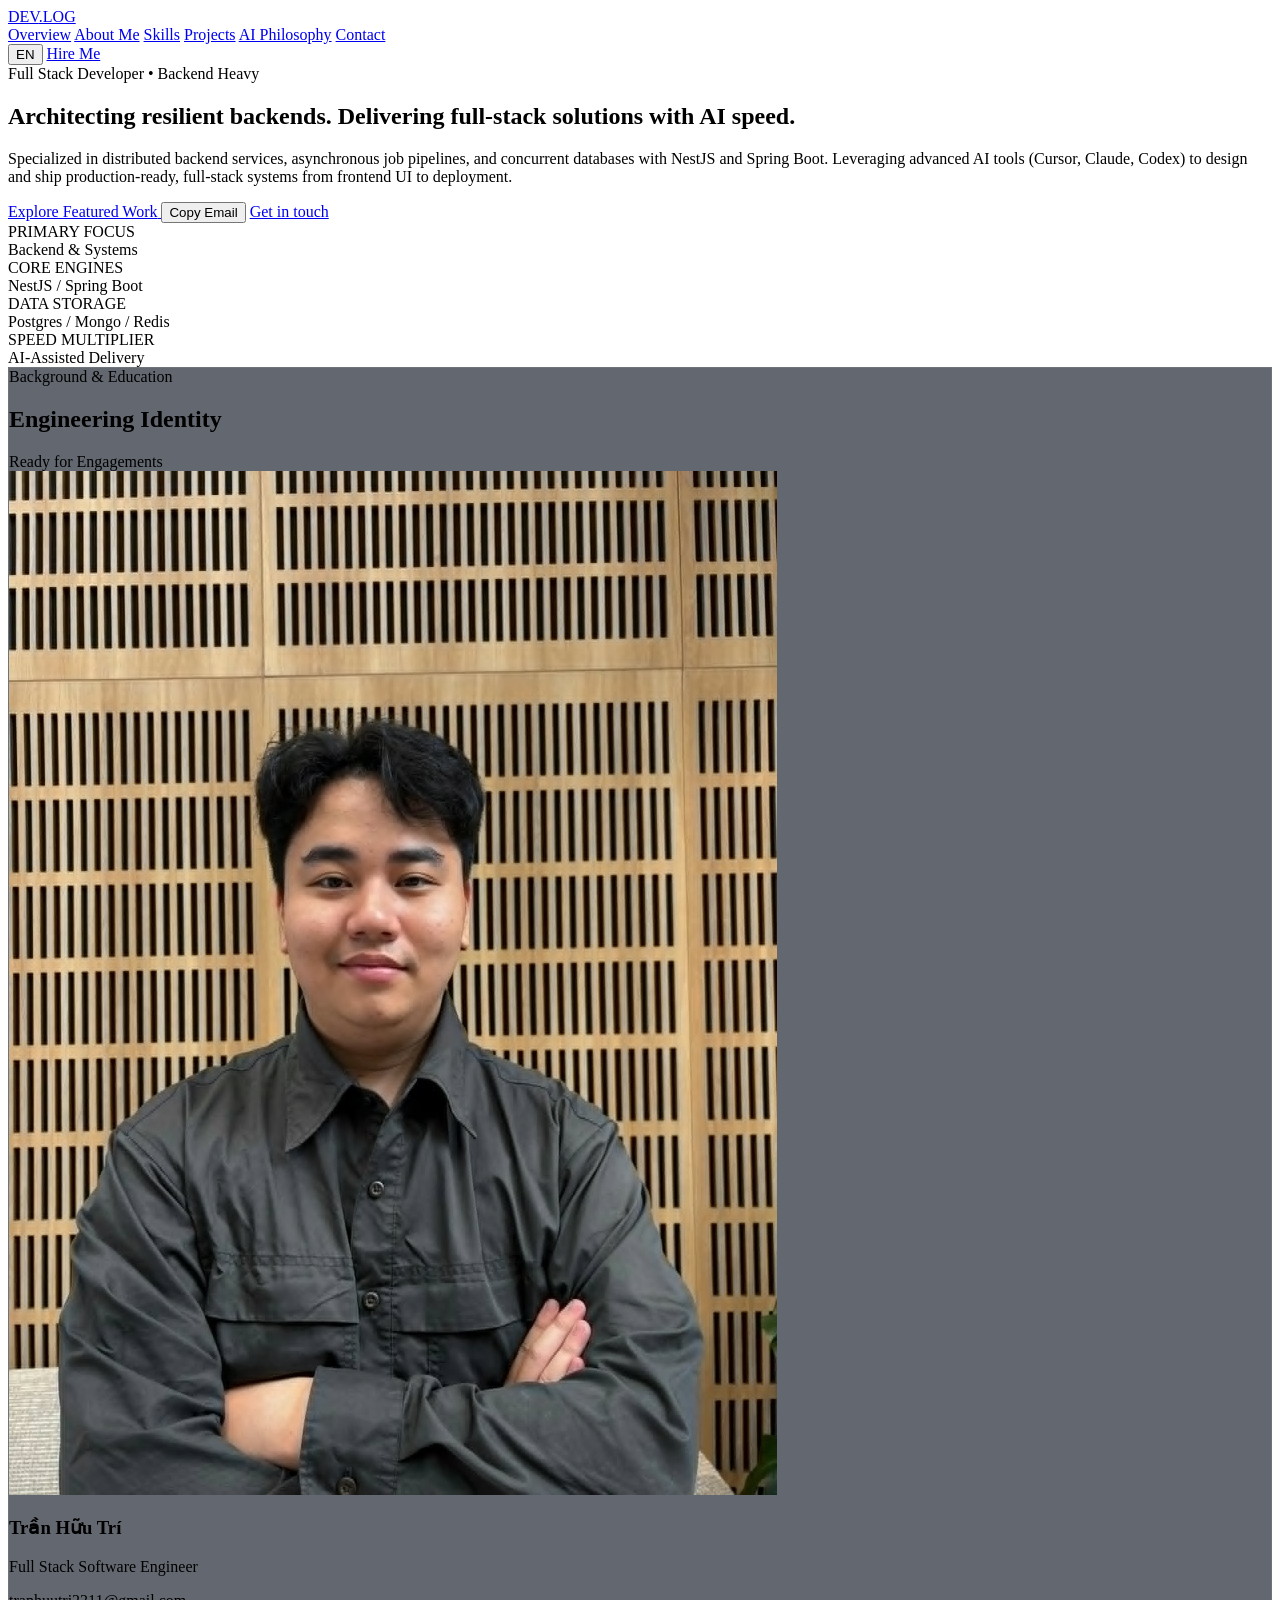
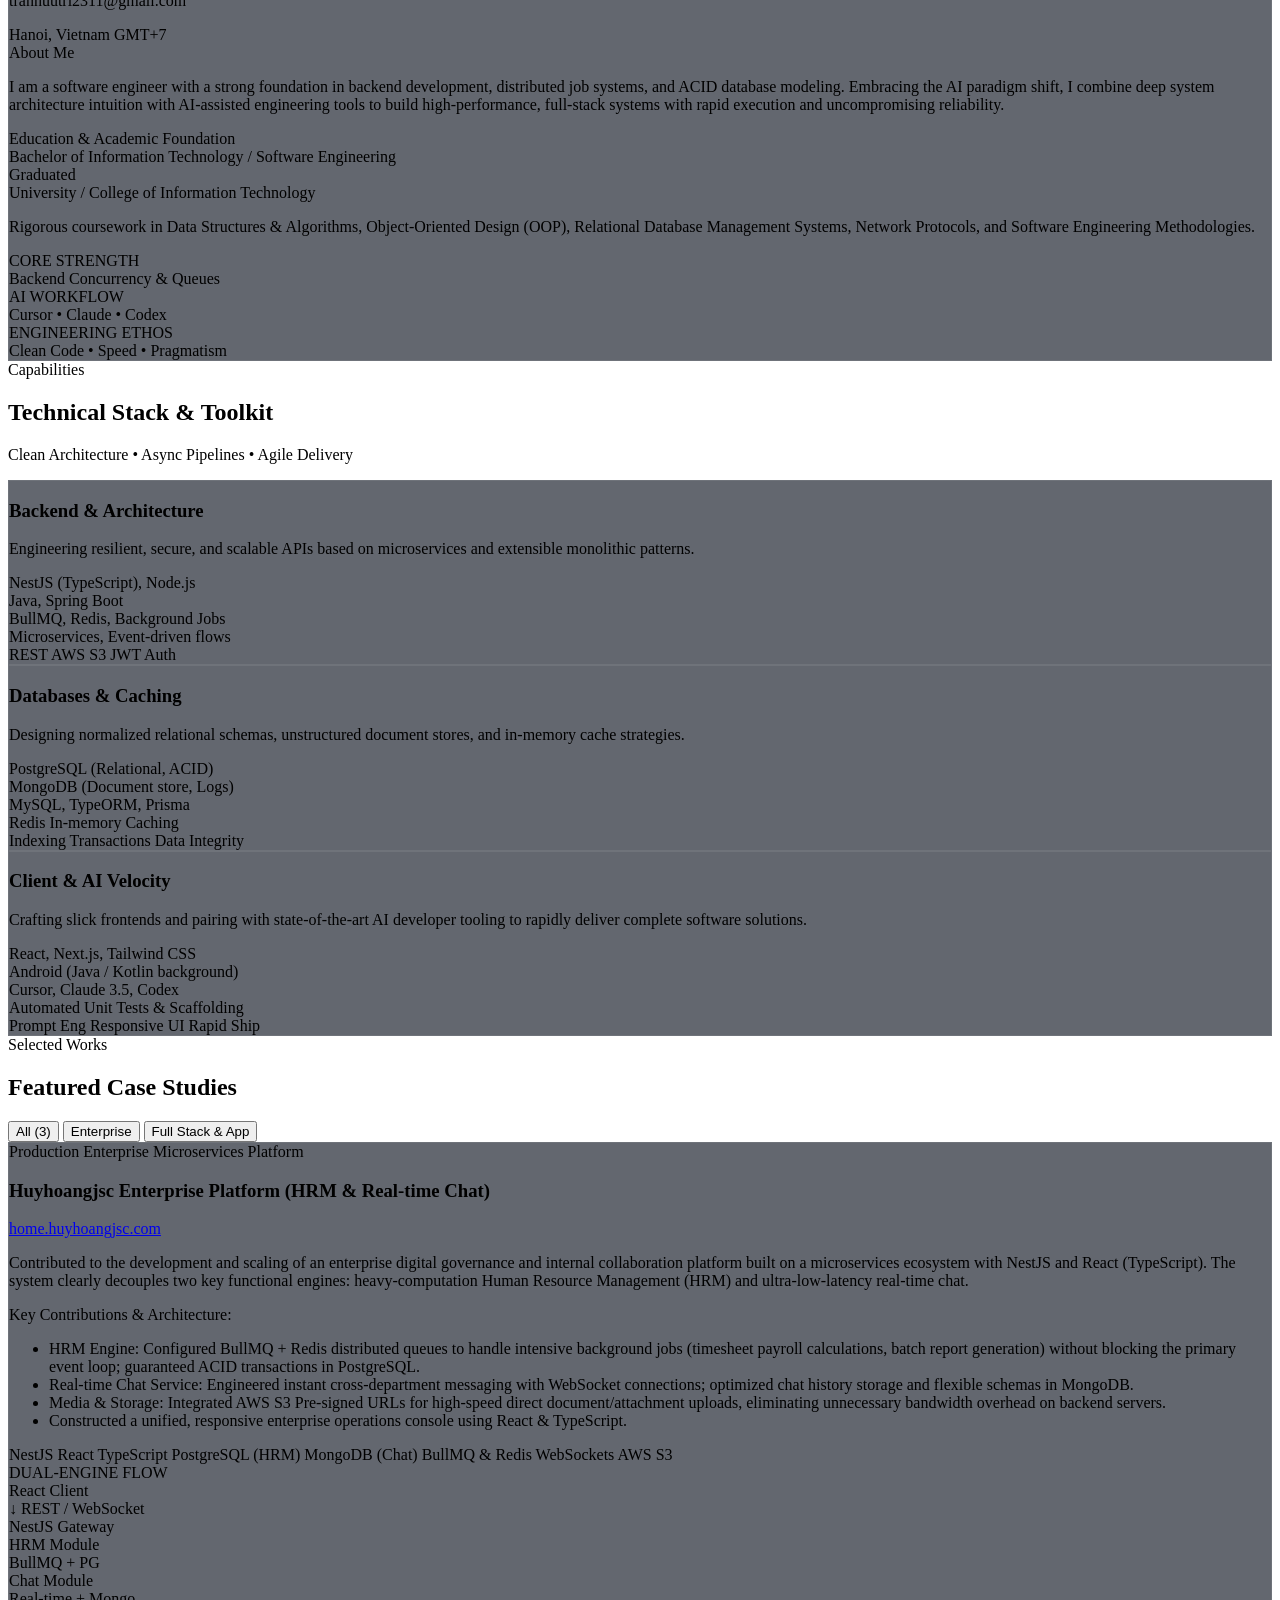
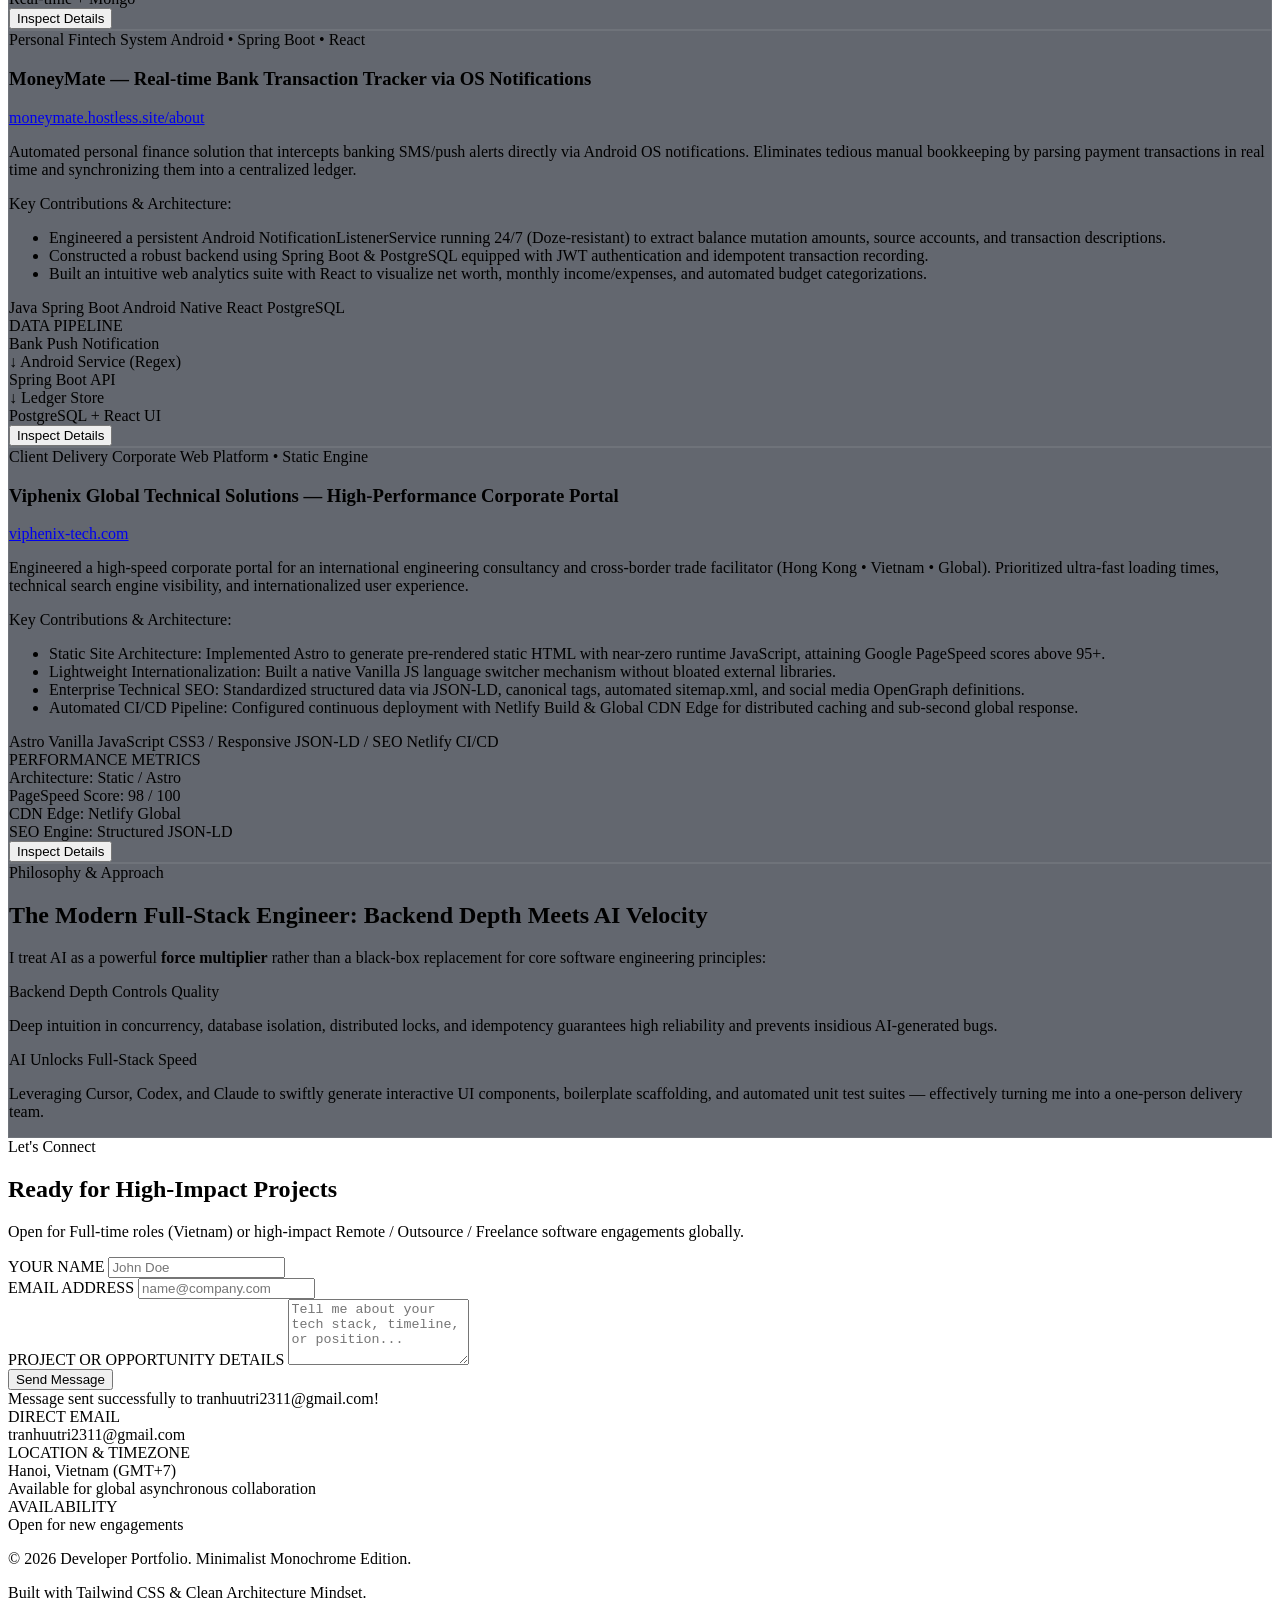
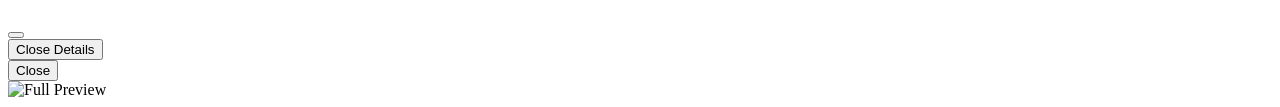
==== index.html @ fdd5e820 "feat: integrate Web3Forms contact form with access key" ====
<!DOCTYPE html>
<html lang="en" class="scroll-smooth">
<head>
    <meta charset="UTF-8">
    <meta name="viewport" content="width=device-width, initial-scale=1.0">
    <title>Full Stack Developer | Backend & AI-Augmented Engineering</title>
    <!-- Tailwind CSS -->
    <script src="https://cdn.tailwindcss.com"></script>
    <!-- Lucide Icons -->
    <script src="https://unpkg.com/lucide@latest"></script>
    <script>
        tailwind.config = {
            darkMode: 'class',
            theme: {
                extend: {
                    colors: {
                        surface: '#0f0f11',
                        surfaceMuted: '#18181b',
                        surfaceBorder: '#27272a',
                        textPrimary: '#fafafa',
                        textMuted: '#a1a1aa'
                    },
                    fontFamily: {
                        sans: ['Inter', 'system-ui', '-apple-system', 'sans-serif'],
                        mono: ['JetBrains Mono', 'monospace']
                    }
                }
            }
        }
    </script>
    <style>
        @import url('https://fonts.googleapis.com/css2?family=Inter:wght@300;400;500;600;700&family=JetBrains+Mono:wght@400;500&display=swap');
        
        /* Subtle Custom Scrollbar */
        ::-webkit-scrollbar {
            width: 6px;
        }
        ::-webkit-scrollbar-track {
            background: #0b0f17;
        }
        ::-webkit-scrollbar-thumb {
            background: #232c3d;
            border-radius: 3px;
        }
        ::-webkit-scrollbar-thumb:hover {
            background: #38455e;
        }

        /* Modern Engineering Grid with Fade Mask */
        .tech-grid {
            background-size: 40px 40px;
            background-image: 
                linear-gradient(to right, rgba(255, 255, 255, 0.035) 1px, transparent 1px),
                linear-gradient(to bottom, rgba(255, 255, 255, 0.035) 1px, transparent 1px);
            mask-image: radial-gradient(ellipse 70% 60% at 50% 30%, #000 60%, transparent 100%);
            -webkit-mask-image: radial-gradient(ellipse 70% 60% at 50% 30%, #000 60%, transparent 100%);
        }

        /* Glassmorphism Card Style */
        .glass-panel {
            background: rgba(16, 22, 34, 0.65);
            backdrop-filter: blur(14px);
            -webkit-backdrop-filter: blur(14px);
            border: 1px solid rgba(255, 255, 255, 0.08);
            transition: all 0.3s cubic-bezier(0.16, 1, 0.3, 1);
        }

        .glass-panel:hover {
            border-color: rgba(255, 255, 255, 0.2);
            box-shadow: 0 10px 30px -10px rgba(0, 0, 0, 0.5), 0 0 20px 0 rgba(56, 189, 248, 0.05);
        }
    </style>
</head>
<body class="bg-[#0b0f17] text-[#f1f5f9] font-sans antialiased selection:bg-cyan-950 selection:text-cyan-200 min-h-screen relative overflow-x-hidden">

    <!-- Interactive Mouse Spotlight -->
    <div id="mouse-spotlight" class="fixed pointer-events-none rounded-full w-[600px] h-[600px] bg-gradient-to-r from-sky-500/[0.07] via-indigo-500/[0.05] to-transparent blur-3xl -z-10 transition-transform duration-75 ease-out -translate-x-1/2 -translate-y-1/2 opacity-0 md:opacity-100"></div>

    <!-- Background Ambient Glow Orbs -->
    <div class="fixed top-[-100px] left-1/2 -translate-x-1/2 w-[900px] h-[450px] bg-gradient-to-b from-sky-500/[0.12] via-indigo-600/[0.06] to-transparent blur-[120px] pointer-events-none -z-10"></div>
    <div class="fixed top-[45%] left-[-150px] w-[500px] h-[500px] bg-emerald-500/[0.04] blur-[140px] pointer-events-none -z-10"></div>
    <div class="fixed bottom-[10%] right-[-100px] w-[600px] h-[600px] bg-indigo-500/[0.05] blur-[150px] pointer-events-none -z-10"></div>

    <!-- Engineering Grid Layer -->
    <div class="fixed inset-0 tech-grid pointer-events-none -z-10"></div>

    <!-- Top Sticky Navigation -->
    <header class="sticky top-0 z-40 backdrop-blur-md bg-[#0b0f17]/75 border-b border-white/[0.07] transition-all">
        <div class="max-w-5xl mx-auto px-6 h-16 flex items-center justify-between">
            <a href="#" class="font-mono text-sm tracking-wider font-semibold text-textPrimary flex items-center gap-2 group">
                <span class="inline-block w-2 h-2 rounded-full bg-emerald-400 animate-pulse"></span>
                <span>DEV<span class="text-neutral-500">.LOG</span></span>
            </a>

            <!-- Desktop Nav Links -->
            <nav class="hidden md:flex items-center gap-7 text-xs font-mono uppercase tracking-wider text-textMuted">
                <a href="#about" class="hover:text-white transition-colors" data-i18n="nav.overview">Overview</a>
                <a href="#profile" class="hover:text-white transition-colors" data-i18n="nav.profile">About Me</a>
                <a href="#competencies" class="hover:text-white transition-colors" data-i18n="nav.skills">Skills</a>
                <a href="#projects" class="hover:text-white transition-colors" data-i18n="nav.projects">Projects</a>
                <a href="#workflow" class="hover:text-white transition-colors" data-i18n="nav.philosophy">AI Philosophy</a>
                <a href="#contact" class="hover:text-white transition-colors" data-i18n="nav.contact">Contact</a>
            </nav>

            <!-- Language Switcher & Availability CTA -->
            <div class="flex items-center gap-3">
                <!-- EN / VI Switcher Button -->
                <button onclick="toggleLanguage()" id="lang-toggle-btn" class="text-xs font-mono px-2.5 py-1.5 rounded-full border border-surfaceBorder bg-surface hover:border-neutral-500 transition-colors text-neutral-300 hover:text-white flex items-center gap-1.5" title="Switch language / Chuyển ngôn ngữ">
                    <i data-lucide="languages" class="w-3.5 h-3.5 text-neutral-400"></i>
                    <span id="lang-indicator" class="font-semibold text-white">EN</span>
                </button>

                <a href="#contact" class="text-xs font-mono px-3.5 py-1.5 rounded-full border border-surfaceBorder bg-surface hover:border-neutral-500 transition-colors text-neutral-300 hover:text-white flex items-center gap-1.5">
                    <span data-i18n="nav.hire">Hire Me</span>
                    <i data-lucide="arrow-up-right" class="w-3.5 h-3.5"></i>
                </a>
            </div>
        </div>
    </header>

    <main class="max-w-5xl mx-auto px-6 pt-16 pb-24 space-y-28">

        <!-- 1. HERO SECTION -->
        <section id="about" class="pt-6 md:pt-12">
            <!-- Role pill -->
            <div class="inline-flex items-center gap-2 px-3 py-1 rounded-full border border-white/10 bg-white/[0.03] text-xs font-mono text-neutral-400 mb-6 backdrop-blur-sm">
                <span class="w-1.5 h-1.5 rounded-full bg-emerald-400"></span>
                <span data-i18n="hero.role">Full Stack Developer &bull; Backend Heavy</span>
            </div>

            <h1 class="text-4xl sm:text-5xl md:text-6xl font-bold tracking-tight text-white max-w-3xl leading-[1.12]" data-i18n="hero.title">
                Architecting resilient backends. Delivering full-stack solutions with AI speed.
            </h1>

            <p class="mt-6 text-base sm:text-lg text-textMuted max-w-2xl leading-relaxed" data-i18n="hero.desc">
                Specialized in distributed backend services, asynchronous job pipelines, and concurrent databases with <span class="text-white font-medium">NestJS</span> and <span class="text-white font-medium">Spring Boot</span>. Leveraging advanced AI tools (Cursor, Claude, Codex) to design and ship production-ready, full-stack systems from frontend UI to deployment.
            </p>

            <!-- CTA Actions -->
            <div class="mt-8 flex flex-wrap items-center gap-4">
                <a href="#projects" class="px-5 py-2.5 rounded-lg bg-white text-black font-medium text-sm hover:bg-neutral-200 transition-all flex items-center gap-2 shadow-sm">
                    <span data-i18n="hero.cta_explore">Explore Featured Work</span>
                    <i data-lucide="arrow-down" class="w-4 h-4"></i>
                </a>

                <button onclick="copyEmail()" id="copy-email-btn" class="px-5 py-2.5 rounded-lg border border-surfaceBorder bg-surface hover:border-neutral-500 text-neutral-300 hover:text-white text-sm transition-all flex items-center gap-2">
                    <i data-lucide="copy" class="w-4 h-4" id="copy-icon"></i>
                    <span id="copy-text" data-i18n="hero.cta_copy">Copy Email</span>
                </button>

                <a href="#contact" class="px-4 py-2.5 text-sm text-textMuted hover:text-white transition-colors underline underline-offset-4 decoration-neutral-700" data-i18n="hero.cta_contact">
                    Get in touch
                </a>
            </div>

            <!-- Quick Metrics / Key Strengths -->
            <div class="grid grid-cols-2 sm:grid-cols-4 gap-4 mt-16 pt-8 border-t border-surfaceBorder/70 font-mono">
                <div>
                    <div class="text-xs text-textMuted" data-i18n="metrics.focus_label">PRIMARY FOCUS</div>
                    <div class="text-sm font-semibold text-white mt-1" data-i18n="metrics.focus_val">Backend & Systems</div>
                </div>
                <div>
                    <div class="text-xs text-textMuted" data-i18n="metrics.engines_label">CORE ENGINES</div>
                    <div class="text-sm font-semibold text-white mt-1">NestJS / Spring Boot</div>
                </div>
                <div>
                    <div class="text-xs text-textMuted" data-i18n="metrics.storage_label">DATA STORAGE</div>
                    <div class="text-sm font-semibold text-white mt-1">Postgres / Mongo / Redis</div>
                </div>
                <div>
                    <div class="text-xs text-textMuted" data-i18n="metrics.velocity_label">SPEED MULTIPLIER</div>
                    <div class="text-sm font-semibold text-white mt-1" data-i18n="metrics.velocity_val">AI-Assisted Delivery</div>
                </div>
            </div>
        </section>

        <!-- 1.5. ABOUT ME & EDUCATION SECTION -->
        <section id="profile" class="p-6 sm:p-8 rounded-2xl glass-panel space-y-8 relative overflow-hidden">
            <div class="flex flex-col sm:flex-row sm:items-end justify-between gap-2 border-b border-white/[0.08] pb-4">
                <div>
                    <span class="text-xs font-mono text-neutral-400 uppercase tracking-widest" data-i18n="profile.badge">Background & Education</span>
                    <h2 class="text-2xl font-bold tracking-tight text-white mt-1" data-i18n="profile.title">Engineering Identity</h2>
                </div>
                <div class="flex items-center gap-2 font-mono text-xs text-neutral-400">
                    <span class="inline-block w-2 h-2 rounded-full bg-emerald-500"></span>
                    <span data-i18n="profile.status">Ready for Engagements</span>
                </div>
            </div>

            <div class="grid grid-cols-1 md:grid-cols-12 gap-8 items-start">
                <!-- Avatar & Identity column (4 cols) -->
                <div class="md:col-span-4 flex flex-col items-center sm:items-start text-center sm:text-left space-y-4">
                    <div class="relative group">
                        <!-- Ambient Ring Behind Avatar -->
                        <div class="absolute -inset-1 rounded-2xl bg-gradient-to-tr from-sky-500/20 via-indigo-500/20 to-emerald-500/20 blur opacity-60 group-hover:opacity-100 transition duration-500"></div>
                        
                        <!-- Avatar Container -->
                        <div class="relative w-36 h-36 sm:w-44 sm:h-44 rounded-2xl overflow-hidden border border-white/10 bg-slate-900/80 flex items-center justify-center shadow-xl">
                            <!-- Profile photo -->
                            <img src="assets/avatar.jpg" 
                                 alt="Trần Hữu Trí Avatar" 
                                 id="user-avatar"
                                 class="w-full h-full object-cover object-[50%_20%] grayscale contrast-110 hover:grayscale-0 transition-all duration-500 cursor-pointer"
                                 onclick="openImageModal('assets/avatar.jpg', 'Trần Hữu Trí — Full Stack Software Engineer')"
                                 title="Click to view avatar"
                                 onerror="this.src='https://placehold.co/400x400/18181b/fafafa?text=TRI+TRAN'">
                        </div>
                    </div>

                    <div class="space-y-1">
                        <h3 class="text-lg font-bold text-white tracking-tight">Trần Hữu Trí</h3>
                        <p class="text-xs font-mono text-neutral-400" data-i18n="profile.subtitle">Full Stack Software Engineer</p>
                        <p class="text-xs text-neutral-500 font-mono">tranhuutri2311@gmail.com</p>
                    </div>

                    <div class="flex flex-wrap gap-2 pt-1 justify-center sm:justify-start">
                        <span class="px-2.5 py-1 rounded-md text-[11px] font-mono bg-white/[0.04] border border-white/10 text-neutral-300">Hanoi, Vietnam</span>
                        <span class="px-2.5 py-1 rounded-md text-[11px] font-mono bg-white/[0.04] border border-white/10 text-neutral-300">GMT+7</span>
                    </div>
                </div>

                <!-- Bio & Education Details column (8 cols) -->
                <div class="md:col-span-8 space-y-6">
                    <!-- Bio Description -->
                    <div class="space-y-3">
                        <div class="text-xs font-mono uppercase tracking-wider text-neutral-400 font-semibold" data-i18n="profile.bio_heading">About Me</div>
                        <p class="text-sm text-textMuted leading-relaxed" data-i18n="profile.bio_text">
                            I am a software engineer with a strong foundation in backend development, distributed job systems, and ACID database modeling. Embracing the AI paradigm shift, I combine deep system architecture intuition with AI-assisted engineering tools to build high-performance, full-stack systems with rapid execution and uncompromising reliability.
                        </p>
                    </div>

                    <!-- Education Block -->
                    <div class="space-y-3 pt-2">
                        <div class="text-xs font-mono uppercase tracking-wider text-neutral-400 font-semibold" data-i18n="profile.edu_heading">Education & Academic Foundation</div>
                        
                        <div class="p-4 rounded-xl border border-white/[0.08] bg-white/[0.02] space-y-2 hover:border-white/20 transition-colors">
                            <div class="flex flex-col sm:flex-row sm:items-center justify-between gap-1">
                                <div class="font-semibold text-white text-sm" data-i18n="profile.edu_degree">Bachelor of Information Technology / Software Engineering</div>
                                <span class="text-xs font-mono text-neutral-400" data-i18n="profile.edu_period">Graduated</span>
                            </div>
                            <div class="text-xs text-neutral-300 font-medium" data-i18n="profile.edu_school">University / College of Information Technology</div>
                            <p class="text-xs text-textMuted leading-relaxed" data-i18n="profile.edu_desc">
                                Rigorous coursework in Data Structures & Algorithms, Object-Oriented Design (OOP), Relational Database Management Systems, Network Protocols, and Software Engineering Methodologies.
                            </p>
                        </div>
                    </div>

                    <!-- Quick Highlights Badges -->
                    <div class="grid grid-cols-1 sm:grid-cols-3 gap-3 pt-1">
                        <div class="p-3 rounded-lg border border-white/[0.08] bg-white/[0.02]">
                            <div class="text-[11px] font-mono text-neutral-400" data-i18n="profile.h1_label">CORE STRENGTH</div>
                            <div class="text-xs font-semibold text-white mt-0.5" data-i18n="profile.h1_val">Backend Concurrency & Queues</div>
                        </div>
                        <div class="p-3 rounded-lg border border-white/[0.08] bg-white/[0.02]">
                            <div class="text-[11px] font-mono text-neutral-400" data-i18n="profile.h2_label">AI WORKFLOW</div>
                            <div class="text-xs font-semibold text-white mt-0.5">Cursor &bull; Claude &bull; Codex</div>
                        </div>
                        <div class="p-3 rounded-lg border border-white/[0.08] bg-white/[0.02]">
                            <div class="text-[11px] font-mono text-neutral-400" data-i18n="profile.h3_label">ENGINEERING ETHOS</div>
                            <div class="text-xs font-semibold text-white mt-0.5" data-i18n="profile.h3_val">Clean Code &bull; Speed &bull; Pragmatism</div>
                        </div>
                    </div>
                </div>
            </div>
        </section>

        <!-- 2. CORE COMPETENCIES -->
        <section id="competencies" class="space-y-8">
            <div class="flex flex-col sm:flex-row sm:items-end justify-between gap-2 border-b border-white/[0.08] pb-4">
                <div>
                    <span class="text-xs font-mono text-neutral-400 uppercase tracking-widest" data-i18n="skills.badge">Capabilities</span>
                    <h2 class="text-2xl font-bold tracking-tight text-white mt-1" data-i18n="skills.title">Technical Stack & Toolkit</h2>
                </div>
                <p class="text-xs font-mono text-textMuted" data-i18n="skills.subtitle">Clean Architecture &bull; Async Pipelines &bull; Agile Delivery</p>
            </div>

            <div class="grid grid-cols-1 md:grid-cols-3 gap-6">
                <!-- Card 1: Backend Foundation -->
                <div class="p-6 rounded-xl glass-panel flex flex-col justify-between">
                    <div>
                        <div class="w-10 h-10 rounded-lg bg-white/[0.05] border border-white/10 flex items-center justify-center text-sky-400 mb-5">
                            <i data-lucide="server" class="w-5 h-5"></i>
                        </div>
                        <h3 class="font-semibold text-white text-base" data-i18n="skills.c1_title">Backend & Architecture</h3>
                        <p class="text-xs text-textMuted mt-2 leading-relaxed" data-i18n="skills.c1_desc">
                            Engineering resilient, secure, and scalable APIs based on microservices and extensible monolithic patterns.
                        </p>
                        <div class="mt-5 space-y-2 text-xs font-mono text-neutral-300">
                            <div class="flex items-center gap-2">
                                <span class="w-1 h-1 rounded-full bg-neutral-400"></span>
                                <span>NestJS (TypeScript), Node.js</span>
                            </div>
                            <div class="flex items-center gap-2">
                                <span class="w-1 h-1 rounded-full bg-neutral-400"></span>
                                <span>Java, Spring Boot</span>
                            </div>
                            <div class="flex items-center gap-2">
                                <span class="w-1 h-1 rounded-full bg-neutral-400"></span>
                                <span data-i18n="skills.c1_item3">BullMQ, Redis, Background Jobs</span>
                            </div>
                            <div class="flex items-center gap-2">
                                <span class="w-1 h-1 rounded-full bg-neutral-400"></span>
                                <span data-i18n="skills.c1_item4">Microservices, Event-driven flows</span>
                            </div>
                        </div>
                    </div>
                    <div class="mt-6 pt-4 border-t border-white/[0.08] flex flex-wrap gap-1.5">
                        <span class="px-2 py-0.5 rounded text-[11px] font-mono bg-white/[0.04] text-neutral-400">REST</span>
                        <span class="px-2 py-0.5 rounded text-[11px] font-mono bg-white/[0.04] text-neutral-400">AWS S3</span>
                        <span class="px-2 py-0.5 rounded text-[11px] font-mono bg-white/[0.04] text-neutral-400">JWT Auth</span>
                    </div>
                </div>

                <!-- Card 2: Databases & Infra -->
                <div class="p-6 rounded-xl glass-panel flex flex-col justify-between">
                    <div>
                        <div class="w-10 h-10 rounded-lg bg-white/[0.05] border border-white/10 flex items-center justify-center text-emerald-400 mb-5">
                            <i data-lucide="database" class="w-5 h-5"></i>
                        </div>
                        <h3 class="font-semibold text-white text-base" data-i18n="skills.c2_title">Databases & Caching</h3>
                        <p class="text-xs text-textMuted mt-2 leading-relaxed" data-i18n="skills.c2_desc">
                            Designing normalized relational schemas, unstructured document stores, and in-memory cache strategies.
                        </p>
                        <div class="mt-5 space-y-2 text-xs font-mono text-neutral-300">
                            <div class="flex items-center gap-2">
                                <span class="w-1 h-1 rounded-full bg-neutral-400"></span>
                                <span>PostgreSQL (Relational, ACID)</span>
                            </div>
                            <div class="flex items-center gap-2">
                                <span class="w-1 h-1 rounded-full bg-neutral-400"></span>
                                <span>MongoDB (Document store, Logs)</span>
                            </div>
                            <div class="flex items-center gap-2">
                                <span class="w-1 h-1 rounded-full bg-neutral-400"></span>
                                <span>MySQL, TypeORM, Prisma</span>
                            </div>
                            <div class="flex items-center gap-2">
                                <span class="w-1 h-1 rounded-full bg-neutral-400"></span>
                                <span>Redis In-memory Caching</span>
                            </div>
                        </div>
                    </div>
                    <div class="mt-6 pt-4 border-t border-white/[0.08] flex flex-wrap gap-1.5">
                        <span class="px-2 py-0.5 rounded text-[11px] font-mono bg-white/[0.04] text-neutral-400">Indexing</span>
                        <span class="px-2 py-0.5 rounded text-[11px] font-mono bg-white/[0.04] text-neutral-400">Transactions</span>
                        <span class="px-2 py-0.5 rounded text-[11px] font-mono bg-white/[0.04] text-neutral-400">Data Integrity</span>
                    </div>
                </div>

                <!-- Card 3: Frontend & AI-Augmented Delivery -->
                <div class="p-6 rounded-xl glass-panel flex flex-col justify-between">
                    <div>
                        <div class="w-10 h-10 rounded-lg bg-white/[0.05] border border-white/10 flex items-center justify-center text-indigo-400 mb-5">
                            <i data-lucide="sparkles" class="w-5 h-5"></i>
                        </div>
                        <h3 class="font-semibold text-white text-base" data-i18n="skills.c3_title">Client & AI Velocity</h3>
                        <p class="text-xs text-textMuted mt-2 leading-relaxed" data-i18n="skills.c3_desc">
                            Crafting slick frontends and pairing with state-of-the-art AI developer tooling to rapidly deliver complete software solutions.
                        </p>
                        <div class="mt-5 space-y-2 text-xs font-mono text-neutral-300">
                            <div class="flex items-center gap-2">
                                <span class="w-1 h-1 rounded-full bg-neutral-400"></span>
                                <span>React, Next.js, Tailwind CSS</span>
                            </div>
                            <div class="flex items-center gap-2">
                                <span class="w-1 h-1 rounded-full bg-neutral-400"></span>
                                <span>Android (Java / Kotlin background)</span>
                            </div>
                            <div class="flex items-center gap-2">
                                <span class="w-1 h-1 rounded-full bg-neutral-400"></span>
                                <span>Cursor, Claude 3.5, Codex</span>
                            </div>
                            <div class="flex items-center gap-2">
                                <span class="w-1 h-1 rounded-full bg-neutral-400"></span>
                                <span data-i18n="skills.c3_item4">Automated Unit Tests & Scaffolding</span>
                            </div>
                        </div>
                    </div>
                    <div class="mt-6 pt-4 border-t border-white/[0.08] flex flex-wrap gap-1.5">
                        <span class="px-2 py-0.5 rounded text-[11px] font-mono bg-white/[0.04] text-neutral-400">Prompt Eng</span>
                        <span class="px-2 py-0.5 rounded text-[11px] font-mono bg-white/[0.04] text-neutral-400">Responsive UI</span>
                        <span class="px-2 py-0.5 rounded text-[11px] font-mono bg-white/[0.04] text-neutral-400">Rapid Ship</span>
                    </div>
                </div>
            </div>
        </section>

        <!-- 3. FEATURED PROJECTS -->
        <section id="projects" class="space-y-8">
            <div class="flex flex-col sm:flex-row sm:items-end justify-between gap-4 border-b border-white/[0.08] pb-4">
                <div>
                    <span class="text-xs font-mono text-neutral-400 uppercase tracking-widest" data-i18n="proj.badge">Selected Works</span>
                    <h2 class="text-2xl font-bold tracking-tight text-white mt-1" data-i18n="proj.title">Featured Case Studies</h2>
                </div>
                <!-- Filter Pills -->
                <div class="flex items-center gap-2 font-mono text-xs" id="project-filters">
                    <button onclick="filterProjects('all')" class="filter-btn active px-3 py-1 rounded bg-white text-slate-900 font-medium transition-all" data-category="all" data-i18n="proj.filter_all">All (3)</button>
                    <button onclick="filterProjects('backend')" class="filter-btn px-3 py-1 rounded bg-white/[0.05] border border-white/10 text-neutral-400 hover:text-white transition-all" data-category="backend" data-i18n="proj.filter_ent">Enterprise</button>
                    <button onclick="filterProjects('fullstack')" class="filter-btn px-3 py-1 rounded bg-white/[0.05] border border-white/10 text-neutral-400 hover:text-white transition-all" data-category="fullstack" data-i18n="proj.filter_fs">Full Stack & App</button>
                </div>
            </div>

            <div class="space-y-6">

                <!-- PROJECT 1: Huyhoangjsc Enterprise Platform -->
                <article class="project-item p-6 sm:p-8 rounded-xl glass-panel group" data-type="backend">
                    <div class="flex flex-col lg:flex-row lg:items-start justify-between gap-6">
                        <div class="space-y-4 max-w-2xl">
                            <div class="flex items-center gap-3">
                                <span class="px-2.5 py-0.5 rounded text-[11px] font-mono bg-sky-500/10 text-sky-300 border border-sky-500/20" data-i18n="p1.badge">Production Enterprise</span>
                                <span class="text-xs font-mono text-neutral-400" data-i18n="p1.sub">Microservices Platform</span>
                            </div>

                            <div class="flex flex-wrap items-center gap-3">
                                <h3 class="text-xl sm:text-2xl font-bold text-white group-hover:text-sky-200 transition-colors" data-i18n="p1.title">
                                    Huyhoangjsc Enterprise Platform (HRM & Real-time Chat)
                                </h3>
                                <a href="https://home.huyhoangjsc.com" target="_blank" rel="noopener noreferrer" class="inline-flex items-center gap-1 px-2.5 py-1 rounded-md text-xs font-mono bg-white/[0.05] border border-white/10 text-neutral-300 hover:text-white hover:border-sky-400/50 transition-colors">
                                    <span>home.huyhoangjsc.com</span>
                                    <i data-lucide="external-link" class="w-3 h-3"></i>
                                </a>
                            </div>

                            <p class="text-sm text-textMuted leading-relaxed" data-i18n="p1.desc">
                                Contributed to the development and scaling of an enterprise digital governance and internal collaboration platform built on a microservices ecosystem with <span class="text-neutral-200">NestJS</span> and <span class="text-neutral-200">React (TypeScript)</span>. The system clearly decouples two key functional engines: heavy-computation Human Resource Management (HRM) and ultra-low-latency real-time chat.
                            </p>

                            <!-- Key Technical Highlights -->
                            <div class="space-y-2 pt-2">
                                <div class="text-xs font-mono text-neutral-400 font-semibold uppercase tracking-wider" data-i18n="p1.arch_title">Key Contributions & Architecture:</div>
                                <ul class="text-xs text-textMuted space-y-1.5 list-disc list-inside">
                                    <li data-i18n="p1.arch_1"><span class="text-neutral-200 font-medium">HRM Engine:</span> Configured <span class="text-neutral-200">BullMQ + Redis</span> distributed queues to handle intensive background jobs (timesheet payroll calculations, batch report generation) without blocking the primary event loop; guaranteed ACID transactions in <span class="text-neutral-200">PostgreSQL</span>.</li>
                                    <li data-i18n="p1.arch_2"><span class="text-neutral-200 font-medium">Real-time Chat Service:</span> Engineered instant cross-department messaging with WebSocket connections; optimized chat history storage and flexible schemas in <span class="text-neutral-200">MongoDB</span>.</li>
                                    <li data-i18n="p1.arch_3"><span class="text-neutral-200 font-medium">Media & Storage:</span> Integrated <span class="text-neutral-200">AWS S3 Pre-signed URLs</span> for high-speed direct document/attachment uploads, eliminating unnecessary bandwidth overhead on backend servers.</li>
                                    <li data-i18n="p1.arch_4">Constructed a unified, responsive enterprise operations console using <span class="text-neutral-200">React & TypeScript</span>.</li>
                                </ul>
                            </div>

                            <!-- Tech Stack Pills -->
                            <div class="flex flex-wrap gap-2 pt-3">
                                <span class="px-2 py-1 rounded bg-surfaceMuted border border-surfaceBorder text-xs font-mono text-neutral-300">NestJS</span>
                                <span class="px-2 py-1 rounded bg-surfaceMuted border border-surfaceBorder text-xs font-mono text-neutral-300">React</span>
                                <span class="px-2 py-1 rounded bg-surfaceMuted border border-surfaceBorder text-xs font-mono text-neutral-300">TypeScript</span>
                                <span class="px-2 py-1 rounded bg-surfaceMuted border border-surfaceBorder text-xs font-mono text-neutral-300">PostgreSQL (HRM)</span>
                                <span class="px-2 py-1 rounded bg-surfaceMuted border border-surfaceBorder text-xs font-mono text-neutral-300">MongoDB (Chat)</span>
                                <span class="px-2 py-1 rounded bg-surfaceMuted border border-surfaceBorder text-xs font-mono text-neutral-300">BullMQ & Redis</span>
                                <span class="px-2 py-1 rounded bg-surfaceMuted border border-surfaceBorder text-xs font-mono text-neutral-300">WebSockets</span>
                                <span class="px-2 py-1 rounded bg-surfaceMuted border border-surfaceBorder text-xs font-mono text-neutral-300">AWS S3</span>
                            </div>
                        </div>

                        <!-- Sidebar Action / Mini Architecture Diagram -->
                        <div class="lg:w-64 w-full flex-shrink-0 bg-surfaceMuted/50 border border-surfaceBorder/60 p-4 rounded-lg flex flex-col justify-between">
                            <div class="font-mono text-xs space-y-3">
                                <div class="text-neutral-400 font-semibold border-b border-surfaceBorder/60 pb-2">DUAL-ENGINE FLOW</div>
                                <div class="text-[11px] text-neutral-400 space-y-1">
                                    <div class="p-1.5 rounded bg-surface border border-surfaceBorder text-center">React Client</div>
                                    <div class="text-center text-neutral-600">↓ REST / WebSocket</div>
                                    <div class="p-1.5 rounded bg-surface border border-surfaceBorder text-center">NestJS Gateway</div>
                                    <div class="grid grid-cols-2 gap-1 text-[10px] text-center pt-1">
                                        <div class="p-1 rounded bg-surface border border-surfaceBorder">
                                            <div class="text-white font-semibold">HRM Module</div>
                                            <div class="text-neutral-400">BullMQ + PG</div>
                                        </div>
                                        <div class="p-1 rounded bg-surface border border-surfaceBorder">
                                            <div class="text-white font-semibold">Chat Module</div>
                                            <div class="text-neutral-400">Real-time + Mongo</div>
                                        </div>
                                    </div>
                                </div>
                            </div>
                            <button onclick="openModal('project1')" class="mt-4 w-full py-2 rounded bg-surface border border-surfaceBorder hover:border-neutral-400 text-xs font-mono text-neutral-300 hover:text-white transition-all flex items-center justify-center gap-1.5">
                                <span data-i18n="p.inspect_btn">Inspect Details</span>
                                <i data-lucide="maximize-2" class="w-3.5 h-3.5"></i>
                            </button>
                        </div>
                    </div>
                </article>

                <!-- PROJECT 2: MoneyMate (Bank Notification Tracker) -->
                <article class="project-item p-6 sm:p-8 rounded-xl glass-panel group" data-type="fullstack">
                    <div class="flex flex-col lg:flex-row lg:items-start justify-between gap-6">
                        <div class="space-y-4 max-w-2xl">
                            <div class="flex items-center gap-3">
                                <span class="px-2.5 py-0.5 rounded text-[11px] font-mono bg-emerald-500/10 text-emerald-300 border border-emerald-500/20" data-i18n="p2.badge">Personal Fintech System</span>
                                <span class="text-xs font-mono text-neutral-400">Android &bull; Spring Boot &bull; React</span>
                            </div>

                            <div class="flex flex-wrap items-center gap-3">
                                <h3 class="text-xl sm:text-2xl font-bold text-white group-hover:text-emerald-200 transition-colors" data-i18n="p2.title">
                                    MoneyMate — Real-time Bank Transaction Tracker via OS Notifications
                                </h3>
                                <a href="https://moneymate.hostless.site/about" target="_blank" rel="noopener noreferrer" class="inline-flex items-center gap-1 px-2.5 py-1 rounded-md text-xs font-mono bg-white/[0.05] border border-white/10 text-neutral-300 hover:text-white hover:border-emerald-400/50 transition-colors">
                                    <span>moneymate.hostless.site/about</span>
                                    <i data-lucide="external-link" class="w-3 h-3"></i>
                                </a>
                            </div>

                            <p class="text-sm text-textMuted leading-relaxed" data-i18n="p2.desc">
                                Automated personal finance solution that intercepts banking SMS/push alerts directly via Android OS notifications. Eliminates tedious manual bookkeeping by parsing payment transactions in real time and synchronizing them into a centralized ledger.
                            </p>

                            <!-- Key Technical Highlights -->
                            <div class="space-y-2 pt-2">
                                <div class="text-xs font-mono text-neutral-400 font-semibold uppercase tracking-wider" data-i18n="p2.arch_title">Key Contributions & Architecture:</div>
                                <ul class="text-xs text-textMuted space-y-1.5 list-disc list-inside">
                                    <li data-i18n="p2.arch_1">Engineered a persistent <span class="text-neutral-200">Android NotificationListenerService</span> running 24/7 (Doze-resistant) to extract balance mutation amounts, source accounts, and transaction descriptions.</li>
                                    <li data-i18n="p2.arch_2">Constructed a robust backend using <span class="text-neutral-200">Spring Boot & PostgreSQL</span> equipped with JWT authentication and idempotent transaction recording.</li>
                                    <li data-i18n="p2.arch_3">Built an intuitive web analytics suite with <span class="text-neutral-200">React</span> to visualize net worth, monthly income/expenses, and automated budget categorizations.</li>
                                </ul>
                            </div>

                            <!-- Tech Stack Pills -->
                            <div class="flex flex-wrap gap-2 pt-3">
                                <span class="px-2 py-1 rounded bg-surfaceMuted border border-surfaceBorder text-xs font-mono text-neutral-300">Java</span>
                                <span class="px-2 py-1 rounded bg-surfaceMuted border border-surfaceBorder text-xs font-mono text-neutral-300">Spring Boot</span>
                                <span class="px-2 py-1 rounded bg-surfaceMuted border border-surfaceBorder text-xs font-mono text-neutral-300">Android Native</span>
                                <span class="px-2 py-1 rounded bg-surfaceMuted border border-surfaceBorder text-xs font-mono text-neutral-300">React</span>
                                <span class="px-2 py-1 rounded bg-surfaceMuted border border-surfaceBorder text-xs font-mono text-neutral-300">PostgreSQL</span>
                            </div>
                        </div>

                        <!-- Sidebar Action -->
                        <div class="lg:w-64 w-full flex-shrink-0 bg-surfaceMuted/50 border border-surfaceBorder/60 p-4 rounded-lg flex flex-col justify-between">
                            <div class="font-mono text-xs space-y-3">
                                <div class="text-neutral-400 font-semibold border-b border-surfaceBorder/60 pb-2">DATA PIPELINE</div>
                                <div class="text-[11px] text-neutral-400 space-y-1">
                                    <div class="p-1.5 rounded bg-surface border border-surfaceBorder text-center">Bank Push Notification</div>
                                    <div class="text-center text-neutral-600">↓ Android Service (Regex)</div>
                                    <div class="p-1.5 rounded bg-surface border border-surfaceBorder text-center">Spring Boot API</div>
                                    <div class="text-center text-neutral-600">↓ Ledger Store</div>
                                    <div class="p-1.5 rounded bg-surface border border-surfaceBorder text-center">PostgreSQL + React UI</div>
                                </div>
                            </div>
                            <button onclick="openModal('project2')" class="mt-4 w-full py-2 rounded bg-surface border border-surfaceBorder hover:border-neutral-400 text-xs font-mono text-neutral-300 hover:text-white transition-all flex items-center justify-center gap-1.5">
                                <span data-i18n="p.inspect_btn">Inspect Details</span>
                                <i data-lucide="maximize-2" class="w-3.5 h-3.5"></i>
                            </button>
                        </div>
                    </div>
                </article>

                <!-- PROJECT 3: Viphenix Corporate Website -->
                <article class="project-item p-6 sm:p-8 rounded-xl glass-panel group" data-type="fullstack">
                    <div class="flex flex-col lg:flex-row lg:items-start justify-between gap-6">
                        <div class="space-y-4 max-w-2xl">
                            <div class="flex items-center gap-3">
                                <span class="px-2.5 py-0.5 rounded text-[11px] font-mono bg-indigo-500/10 text-indigo-300 border border-indigo-500/20" data-i18n="p3.badge">Client Delivery</span>
                                <span class="text-xs font-mono text-neutral-400" data-i18n="p3.sub">Corporate Web Platform &bull; Static Engine</span>
                            </div>

                            <div class="flex flex-wrap items-center gap-3">
                                <h3 class="text-xl sm:text-2xl font-bold text-white group-hover:text-indigo-200 transition-colors" data-i18n="p3.title">
                                    Viphenix Global Technical Solutions — High-Performance Corporate Portal
                                </h3>
                                <a href="https://viphenix-tech.com" target="_blank" rel="noopener noreferrer" class="inline-flex items-center gap-1 px-2.5 py-1 rounded-md text-xs font-mono bg-white/[0.05] border border-white/10 text-neutral-300 hover:text-white hover:border-indigo-400/50 transition-colors">
                                    <span>viphenix-tech.com</span>
                                    <i data-lucide="external-link" class="w-3 h-3"></i>
                                </a>
                            </div>

                            <p class="text-sm text-textMuted leading-relaxed" data-i18n="p3.desc">
                                Engineered a high-speed corporate portal for an international engineering consultancy and cross-border trade facilitator (Hong Kong &bull; Vietnam &bull; Global). Prioritized ultra-fast loading times, technical search engine visibility, and internationalized user experience.
                            </p>

                            <!-- Key Technical Highlights -->
                            <div class="space-y-2 pt-2">
                                <div class="text-xs font-mono text-neutral-400 font-semibold uppercase tracking-wider" data-i18n="p3.arch_title">Key Contributions & Architecture:</div>
                                <ul class="text-xs text-textMuted space-y-1.5 list-disc list-inside">
                                    <li data-i18n="p3.arch_1"><span class="text-neutral-200 font-medium">Static Site Architecture:</span> Implemented <span class="text-neutral-200">Astro</span> to generate pre-rendered static HTML with near-zero runtime JavaScript, attaining Google PageSpeed scores above 95+.</li>
                                    <li data-i18n="p3.arch_2"><span class="text-neutral-200 font-medium">Lightweight Internationalization:</span> Built a native Vanilla JS language switcher mechanism without bloated external libraries.</li>
                                    <li data-i18n="p3.arch_3"><span class="text-neutral-200 font-medium">Enterprise Technical SEO:</span> Standardized structured data via <span class="text-neutral-200">JSON-LD</span>, canonical tags, automated sitemap.xml, and social media OpenGraph definitions.</li>
                                    <li data-i18n="p3.arch_4"><span class="text-neutral-200 font-medium">Automated CI/CD Pipeline:</span> Configured continuous deployment with <span class="text-neutral-200">Netlify Build & Global CDN Edge</span> for distributed caching and sub-second global response.</li>
                                </ul>
                            </div>

                            <!-- Tech Stack Pills -->
                            <div class="flex flex-wrap gap-2 pt-3">
                                <span class="px-2 py-1 rounded bg-surfaceMuted border border-surfaceBorder text-xs font-mono text-neutral-300">Astro</span>
                                <span class="px-2 py-1 rounded bg-surfaceMuted border border-surfaceBorder text-xs font-mono text-neutral-300">Vanilla JavaScript</span>
                                <span class="px-2 py-1 rounded bg-surfaceMuted border border-surfaceBorder text-xs font-mono text-neutral-300">CSS3 / Responsive</span>
                                <span class="px-2 py-1 rounded bg-surfaceMuted border border-surfaceBorder text-xs font-mono text-neutral-300">JSON-LD / SEO</span>
                                <span class="px-2 py-1 rounded bg-surfaceMuted border border-surfaceBorder text-xs font-mono text-neutral-300">Netlify CI/CD</span>
                            </div>
                        </div>

                        <!-- Sidebar Action -->
                        <div class="lg:w-64 w-full flex-shrink-0 bg-surfaceMuted/50 border border-surfaceBorder/60 p-4 rounded-lg flex flex-col justify-between">
                            <div class="font-mono text-xs space-y-3">
                                <div class="text-neutral-400 font-semibold border-b border-surfaceBorder/60 pb-2" data-i18n="p3.metrics_title">PERFORMANCE METRICS</div>
                                <div class="text-[11px] text-neutral-400 space-y-2">
                                    <div class="flex justify-between"><span data-i18n="p3.m_arch">Architecture:</span> <span class="text-white">Static / Astro</span></div>
                                    <div class="flex justify-between"><span data-i18n="p3.m_score">PageSpeed Score:</span> <span class="text-emerald-400 font-semibold">98 / 100</span></div>
                                    <div class="flex justify-between"><span data-i18n="p3.m_edge">CDN Edge:</span> <span class="text-white">Netlify Global</span></div>
                                    <div class="flex justify-between"><span data-i18n="p3.m_seo">SEO Engine:</span> <span class="text-white">Structured JSON-LD</span></div>
                                </div>
                            </div>
                            <button onclick="openModal('project3')" class="mt-4 w-full py-2 rounded bg-surface border border-surfaceBorder hover:border-neutral-400 text-xs font-mono text-neutral-300 hover:text-white transition-all flex items-center justify-center gap-1.5">
                                <span data-i18n="p.inspect_btn">Inspect Details</span>
                                <i data-lucide="maximize-2" class="w-3.5 h-3.5"></i>
                            </button>
                        </div>
                    </div>
                </article>

            </div>
        </section>

        <!-- 4. ENGINEERING WORKFLOW & AI PHILOSOPHY -->
        <section id="workflow" class="p-8 sm:p-10 rounded-2xl glass-panel relative overflow-hidden">
            <div class="max-w-2xl space-y-4">
                <span class="text-xs font-mono text-neutral-400 uppercase tracking-widest" data-i18n="wf.badge">Philosophy & Approach</span>
                <h2 class="text-2xl font-bold tracking-tight text-white" data-i18n="wf.title">
                    The Modern Full-Stack Engineer: Backend Depth Meets AI Velocity
                </h2>
                <p class="text-sm text-textMuted leading-relaxed" data-i18n="wf.desc">
                    I treat AI as a powerful <strong class="text-white font-medium">force multiplier</strong> rather than a black-box replacement for core software engineering principles:
                </p>
                <div class="grid grid-cols-1 sm:grid-cols-2 gap-4 pt-4 text-xs font-mono">
                    <div class="p-4 rounded-lg bg-white/[0.03] border border-white/[0.08]">
                        <div class="text-white font-semibold flex items-center gap-2 mb-1">
                            <i data-lucide="shield-check" class="w-4 h-4 text-emerald-400"></i>
                            <span data-i18n="wf.card1_title">Backend Depth Controls Quality</span>
                        </div>
                        <p class="text-neutral-400 font-sans mt-2" data-i18n="wf.card1_desc">
                            Deep intuition in concurrency, database isolation, distributed locks, and idempotency guarantees high reliability and prevents insidious AI-generated bugs.
                        </p>
                    </div>

                    <div class="p-4 rounded-lg bg-white/[0.03] border border-white/[0.08]">
                        <div class="text-white font-semibold flex items-center gap-2 mb-1">
                            <i data-lucide="zap" class="w-4 h-4 text-amber-400"></i>
                            <span data-i18n="wf.card2_title">AI Unlocks Full-Stack Speed</span>
                        </div>
                        <p class="text-neutral-400 font-sans mt-2" data-i18n="wf.card2_desc">
                            Leveraging Cursor, Codex, and Claude to swiftly generate interactive UI components, boilerplate scaffolding, and automated unit test suites — effectively turning me into a one-person delivery team.
                        </p>
                    </div>
                </div>
            </div>
        </section>

        <!-- 5. CONTACT & FOOTER -->
        <section id="contact" class="space-y-10 border-t border-white/[0.08] pt-16">
            <div class="max-w-xl space-y-3">
                <span class="text-xs font-mono text-neutral-500 uppercase tracking-widest" data-i18n="contact.badge">Let's Connect</span>
                <h2 class="text-3xl font-bold tracking-tight text-white" data-i18n="contact.title">Ready for High-Impact Projects</h2>
                <p class="text-sm text-textMuted" data-i18n="contact.desc">
                    Open for Full-time roles (Vietnam) or high-impact Remote / Outsource / Freelance software engagements globally.
                </p>
            </div>

            <!-- Contact Form & Socials -->
            <div class="grid grid-cols-1 md:grid-cols-5 gap-8">
                <!-- Form -->
                <form id="contact-form" onsubmit="handleContactSubmit(event)" class="md:col-span-3 space-y-4">
                    <div>
                        <label class="block text-xs font-mono text-neutral-400 mb-1" data-i18n="form.name_label">YOUR NAME</label>
                        <input type="text" id="sender-name" name="name" required placeholder="John Doe" class="w-full px-4 py-2.5 rounded-lg bg-surface border border-surfaceBorder text-sm text-white placeholder-neutral-600 focus:outline-none focus:border-neutral-400 transition-colors">
                    </div>
                    <div>
                        <label class="block text-xs font-mono text-neutral-400 mb-1" data-i18n="form.email_label">EMAIL ADDRESS</label>
                        <input type="email" id="sender-email" name="email" required placeholder="name@company.com" class="w-full px-4 py-2.5 rounded-lg bg-surface border border-surfaceBorder text-sm text-white placeholder-neutral-600 focus:outline-none focus:border-neutral-400 transition-colors">
                    </div>
                    <div>
                        <label class="block text-xs font-mono text-neutral-400 mb-1" data-i18n="form.details_label">PROJECT OR OPPORTUNITY DETAILS</label>
                        <textarea id="sender-message" name="message" rows="4" required placeholder="Tell me about your tech stack, timeline, or position..." class="w-full px-4 py-2.5 rounded-lg bg-surface border border-surfaceBorder text-sm text-white placeholder-neutral-600 focus:outline-none focus:border-neutral-400 transition-colors"></textarea>
                    </div>

                    <button type="submit" id="submit-btn" class="w-full py-3 rounded-lg bg-white text-black font-medium text-sm hover:bg-neutral-200 transition-all flex items-center justify-center gap-2">
                        <span data-i18n="form.send_btn">Send Message</span>
                        <i data-lucide="send" class="w-4 h-4"></i>
                    </button>
                    <div id="form-feedback" class="text-xs font-mono text-emerald-400 hidden text-center p-3 rounded-lg bg-emerald-950/40 border border-emerald-800" data-i18n="form.feedback">
                        Message sent successfully to tranhuutri2311@gmail.com!
                    </div>
                </form>

                <!-- Direct Links & Info -->
                <div class="md:col-span-2 space-y-6 flex flex-col justify-between">
                    <div class="space-y-4 font-mono text-xs">
                        <div class="p-4 rounded-lg bg-surface border border-surfaceBorder space-y-1">
                            <div class="text-neutral-500" data-i18n="info.email_label">DIRECT EMAIL</div>
                            <div class="text-white font-medium select-all">tranhuutri2311@gmail.com</div>
                        </div>

                        <div class="p-4 rounded-lg bg-surface border border-surfaceBorder space-y-1">
                            <div class="text-neutral-500" data-i18n="info.loc_label">LOCATION & TIMEZONE</div>
                            <div class="text-white font-medium" data-i18n="info.loc_val">Hanoi, Vietnam (GMT+7)</div>
                            <div class="text-neutral-400 text-[11px]" data-i18n="info.loc_sub">Available for global asynchronous collaboration</div>
                        </div>

                        <div class="p-4 rounded-lg bg-surface border border-surfaceBorder space-y-1">
                            <div class="text-neutral-500" data-i18n="info.avail_label">AVAILABILITY</div>
                            <div class="text-emerald-400 font-medium flex items-center gap-1.5">
                                <span class="w-2 h-2 rounded-full bg-emerald-500"></span>
                                <span data-i18n="info.avail_val">Open for new engagements</span>
                            </div>
                        </div>
                    </div>

                    <!-- External Profiles -->
                    <div class="flex items-center gap-3">
                        <a href="https://github.com" target="_blank" class="p-2.5 rounded-lg border border-surfaceBorder bg-surface hover:border-neutral-400 text-neutral-400 hover:text-white transition-all flex items-center justify-center">
                            <i data-lucide="github" class="w-4 h-4"></i>
                        </a>
                        <a href="https://linkedin.com" target="_blank" class="p-2.5 rounded-lg border border-surfaceBorder bg-surface hover:border-neutral-400 text-neutral-400 hover:text-white transition-all flex items-center justify-center">
                            <i data-lucide="linkedin" class="w-4 h-4"></i>
                        </a>
                        <a href="mailto:tranhuutri2311@gmail.com" class="p-2.5 rounded-lg border border-surfaceBorder bg-surface hover:border-neutral-400 text-neutral-400 hover:text-white transition-all flex items-center justify-center" title="Send email to tranhuutri2311@gmail.com">
                            <i data-lucide="mail" class="w-4 h-4"></i>
                        </a>
                    </div>
                </div>
            </div>

            <!-- Footer copyright -->
            <div class="pt-10 border-t border-surfaceBorder/60 flex flex-col sm:flex-row items-center justify-between gap-4 text-xs font-mono text-neutral-500">
                <p>&copy; 2026 Developer Portfolio. Minimalist Monochrome Edition.</p>
                <p data-i18n="footer.sub">Built with Tailwind CSS &amp; Clean Architecture Mindset.</p>
            </div>
        </section>

    </main>

    <!-- CASE STUDY MODAL -->
    <div id="modal" class="fixed inset-0 z-50 bg-black/80 backdrop-blur-sm hidden items-center justify-center p-4">
        <div class="bg-[#0f0f11] border border-surfaceBorder max-w-3xl w-full rounded-2xl p-6 sm:p-8 space-y-6 max-h-[90vh] overflow-y-auto">
            <div class="flex items-start justify-between border-b border-surfaceBorder pb-4">
                <div>
                    <span id="modal-tag" class="text-xs font-mono text-neutral-400"></span>
                    <h3 id="modal-title" class="text-xl font-bold text-white mt-1"></h3>
                </div>
                <button onclick="closeModal()" class="p-1 rounded text-neutral-400 hover:text-white transition-colors">
                    <i data-lucide="x" class="w-5 h-5"></i>
                </button>
            </div>

            <div id="modal-body" class="space-y-4 text-sm text-textMuted leading-relaxed">
                <!-- Dynamically Injected -->
            </div>

            <div class="pt-4 border-t border-surfaceBorder flex justify-end">
                <button onclick="closeModal()" id="modal-close-btn" class="px-4 py-2 rounded-lg bg-surfaceMuted border border-surfaceBorder text-xs font-mono text-white hover:bg-neutral-800 transition-all">
                    Close Details
                </button>
            </div>
        </div>
    </div>

    <!-- IMAGE LIGHTBOX MODAL (Full Resolution In-Page Preview) -->
    <div id="image-modal" onclick="closeImageModal()" class="fixed inset-0 z-[60] bg-black/90 backdrop-blur-md hidden items-center justify-center p-4 sm:p-8 transition-opacity duration-200">
        <div class="relative max-w-5xl w-full flex flex-col items-center" onclick="event.stopPropagation()">
            <!-- Close button -->
            <button type="button" onclick="closeImageModal()" class="absolute -top-11 right-0 sm:right-2 px-3 py-1.5 rounded-full bg-surfaceMuted border border-surfaceBorder text-neutral-300 hover:text-white hover:border-neutral-400 transition-colors flex items-center gap-1.5 text-xs font-mono shadow-lg" title="Close preview (Esc)">
                <i data-lucide="x" class="w-4 h-4"></i>
                <span>Close</span>
            </button>
            <!-- Image Container -->
            <div class="w-full max-h-[82vh] overflow-hidden rounded-xl border border-surfaceBorder bg-[#09090b] shadow-2xl flex items-center justify-center">
                <img id="lightbox-img" src="" alt="Full Preview" class="w-full h-auto max-h-[82vh] object-contain">
            </div>
            <!-- Caption -->
            <div id="lightbox-caption" class="mt-3 text-xs font-mono text-neutral-400 text-center"></div>
        </div>
    </div>

    <!-- SCRIPT LOGIC -->
    <script>
        // Initialize Lucide icons
        lucide.createIcons();

        // Interactive Mouse Spotlight Tracker
        const spotlight = document.getElementById('mouse-spotlight');
        if (spotlight && window.matchMedia('(pointer: fine)').matches) {
            window.addEventListener('mousemove', (e) => {
                spotlight.style.left = `${e.clientX}px`;
                spotlight.style.top = `${e.clientY}px`;
            });
        }

        // Multi-language Translation Dictionary (EN & VI)
        let currentLang = 'en';

        const i18n = {
            en: {
                "nav.overview": "Overview",
                "nav.profile": "About Me",
                "nav.skills": "Skills",
                "nav.projects": "Projects",
                "nav.philosophy": "AI Philosophy",
                "nav.contact": "Contact",
                "nav.hire": "Hire Me",
                "profile.badge": "Background & Education",
                "profile.title": "Engineering Identity",
                "profile.status": "Ready for Engagements",
                "profile.subtitle": "Full Stack Software Engineer",
                "profile.bio_heading": "About Me",
                "profile.bio_text": "I am a software engineer with a strong foundation in backend development, distributed job systems, and ACID database modeling. Embracing the AI paradigm shift, I combine deep system architecture intuition with AI-assisted engineering tools to build high-performance, full-stack systems with rapid execution and uncompromising reliability.",
                "profile.edu_heading": "Education & Academic Foundation",
                "profile.edu_degree": "Bachelor of Information Technology / Software Engineering",
                "profile.edu_period": "Graduated",
                "profile.edu_school": "University / College of Information Technology",
                "profile.edu_desc": "Rigorous coursework in Data Structures & Algorithms, Object-Oriented Design (OOP), Relational Database Management Systems, Network Protocols, and Software Engineering Methodologies.",
                "profile.h1_label": "CORE STRENGTH",
                "profile.h1_val": "Backend Concurrency & Queues",
                "profile.h2_label": "AI WORKFLOW",
                "profile.h3_label": "ENGINEERING ETHOS",
                "profile.h3_val": "Clean Code • Speed • Pragmatism",
                "hero.role": "Full Stack Developer • Backend Heavy",
                "hero.title": "Architecting resilient backends. Delivering full-stack solutions with AI speed.",
                "hero.desc": "Specialized in distributed backend services, asynchronous job pipelines, and concurrent databases with <span class=\"text-white font-medium\">NestJS</span> and <span class=\"text-white font-medium\">Spring Boot</span>. Leveraging advanced AI tools (Cursor, Claude, Codex) to design and ship production-ready, full-stack systems from frontend UI to deployment.",
                "hero.cta_explore": "Explore Featured Work",
                "hero.cta_copy": "Copy Email",
                "hero.cta_contact": "Get in touch",
                "metrics.focus_label": "PRIMARY FOCUS",
                "metrics.focus_val": "Backend & Systems",
                "metrics.engines_label": "CORE ENGINES",
                "metrics.storage_label": "DATA STORAGE",
                "metrics.velocity_label": "SPEED MULTIPLIER",
                "metrics.velocity_val": "AI-Assisted Delivery",
                "skills.badge": "Capabilities",
                "skills.title": "Technical Stack & Toolkit",
                "skills.subtitle": "Clean Architecture • Async Pipelines • Agile Delivery",
                "skills.c1_title": "Backend & Architecture",
                "skills.c1_desc": "Engineering resilient, secure, and scalable APIs based on microservices and extensible monolithic patterns.",
                "skills.c1_item3": "BullMQ, Redis, Background Jobs",
                "skills.c1_item4": "Microservices, Event-driven flows",
                "skills.c2_title": "Databases & Caching",
                "skills.c2_desc": "Designing normalized relational schemas, unstructured document stores, and in-memory cache strategies.",
                "skills.c3_title": "Client & AI Velocity",
                "skills.c3_desc": "Crafting slick frontends and pairing with state-of-the-art AI developer tooling to rapidly deliver complete software solutions.",
                "skills.c3_item4": "Automated Unit Tests & Scaffolding",
                "proj.badge": "Selected Works",
                "proj.title": "Featured Case Studies",
                "proj.filter_all": "All (3)",
                "proj.filter_ent": "Enterprise",
                "proj.filter_fs": "Full Stack & App",
                "p.inspect_btn": "Inspect Details",
                "p1.badge": "Production Enterprise",
                "p1.sub": "Microservices Platform",
                "p1.title": "Huyhoangjsc Enterprise Platform (HRM & Real-time Chat)",
                "p1.desc": "Contributed to the development and scaling of an enterprise digital governance and internal collaboration platform built on a microservices ecosystem with <span class=\"text-neutral-200\">NestJS</span> and <span class=\"text-neutral-200\">React (TypeScript)</span>. The system clearly decouples two key functional engines: heavy-computation Human Resource Management (HRM) and ultra-low-latency real-time chat.",
                "p1.arch_title": "Key Contributions & Architecture:",
                "p1.arch_1": "<span class=\"text-neutral-200 font-medium\">HRM Engine:</span> Configured <span class=\"text-neutral-200\">BullMQ + Redis</span> distributed queues to handle intensive background jobs (timesheet payroll calculations, batch report generation) without blocking the primary event loop; guaranteed ACID transactions in <span class=\"text-neutral-200\">PostgreSQL</span>.",
                "p1.arch_2": "<span class=\"text-neutral-200 font-medium\">Real-time Chat Service:</span> Engineered instant cross-department messaging with WebSocket connections; optimized chat history storage and flexible schemas in <span class=\"text-neutral-200\">MongoDB</span>.",
                "p1.arch_3": "<span class=\"text-neutral-200 font-medium\">Media & Storage:</span> Integrated <span class=\"text-neutral-200\">AWS S3 Pre-signed URLs</span> for high-speed direct document/attachment uploads, eliminating unnecessary bandwidth overhead on backend servers.",
                "p1.arch_4": "Constructed a unified, responsive enterprise operations console using <span class=\"text-neutral-200\">React & TypeScript</span>.",
                "p2.badge": "Personal Fintech System",
                "p2.title": "MoneyMate — Real-time Bank Transaction Tracker via OS Notifications",
                "p2.desc": "Automated personal finance solution that intercepts banking SMS/push alerts directly via Android OS notifications. Eliminates tedious manual bookkeeping by parsing payment transactions in real time and synchronizing them into a centralized ledger.",
                "p2.arch_title": "Key Contributions & Architecture:",
                "p2.arch_1": "Engineered a persistent <span class=\"text-neutral-200\">Android NotificationListenerService</span> running 24/7 (Doze-resistant) to extract balance mutation amounts, source accounts, and transaction descriptions.",
                "p2.arch_2": "Constructed a robust backend using <span class=\"text-neutral-200\">Spring Boot & PostgreSQL</span> equipped with JWT authentication and idempotent transaction recording.",
                "p2.arch_3": "Built an intuitive web analytics suite with <span class=\"text-neutral-200\">React</span> to visualize net worth, monthly income/expenses, and automated budget categorizations.",
                "p3.badge": "Client Delivery",
                "p3.sub": "Corporate Web Platform • Static Engine",
                "p3.title": "Viphenix Global Technical Solutions — High-Performance Corporate Portal",
                "p3.desc": "Engineered a high-speed corporate portal for an international engineering consultancy and cross-border trade facilitator (Hong Kong • Vietnam • Global). Prioritized ultra-fast loading times, technical search engine visibility, and internationalized user experience.",
                "p3.arch_title": "Key Contributions & Architecture:",
                "p3.arch_1": "<span class=\"text-neutral-200 font-medium\">Static Site Architecture:</span> Implemented <span class=\"text-neutral-200\">Astro</span> to generate pre-rendered static HTML with near-zero runtime JavaScript, attaining Google PageSpeed scores above 95+.",
                "p3.arch_2": "<span class=\"text-neutral-200 font-medium\">Lightweight Internationalization:</span> Built a native Vanilla JS language switcher mechanism without bloated external libraries.",
                "p3.arch_3": "<span class=\"text-neutral-200 font-medium\">Enterprise Technical SEO:</span> Standardized structured data via <span class=\"text-neutral-200\">JSON-LD</span>, canonical tags, automated sitemap.xml, and social media OpenGraph definitions.",
                "p3.arch_4": "<span class=\"text-neutral-200 font-medium\">Automated CI/CD Pipeline:</span> Configured continuous deployment with <span class=\"text-neutral-200\">Netlify Build & Global CDN Edge</span> for distributed caching and sub-second global response.",
                "p3.metrics_title": "PERFORMANCE METRICS",
                "p3.m_arch": "Architecture:",
                "p3.m_score": "PageSpeed Score:",
                "p3.m_edge": "CDN Edge:",
                "p3.m_seo": "SEO Engine:",
                "wf.badge": "Philosophy & Approach",
                "wf.title": "The Modern Full-Stack Engineer: Backend Depth Meets AI Velocity",
                "wf.desc": "I treat AI as a powerful <strong class=\"text-neutral-200 font-medium\">force multiplier</strong> rather than a black-box replacement for core software engineering principles:",
                "wf.card1_title": "Backend Depth Controls Quality",
                "wf.card1_desc": "Deep intuition in concurrency, database isolation, distributed locks, and idempotency guarantees high reliability and prevents insidious AI-generated bugs.",
                "wf.card2_title": "AI Unlocks Full-Stack Speed",
                "wf.card2_desc": "Leveraging Cursor, Codex, and Claude to swiftly generate interactive UI components, boilerplate scaffolding, and automated unit test suites — effectively turning me into a one-person delivery team.",
                "contact.badge": "Let's Connect",
                "contact.title": "Ready for High-Impact Projects",
                "contact.desc": "Open for Full-time roles (Vietnam) or high-impact Remote / Outsource / Freelance software engagements globally.",
                "form.name_label": "YOUR NAME",
                "form.email_label": "EMAIL ADDRESS",
                "form.details_label": "PROJECT OR OPPORTUNITY DETAILS",
                "form.send_btn": "Send Message",
                "form.feedback": "Message recorded! I will reply within 24 hours.",
                "info.email_label": "DIRECT EMAIL",
                "info.loc_label": "LOCATION & TIMEZONE",
                "info.loc_val": "Hanoi, Vietnam (GMT+7)",
                "info.loc_sub": "Available for global asynchronous collaboration",
                "info.avail_label": "AVAILABILITY",
                "info.avail_val": "Open for new engagements",
                "footer.sub": "Built with Tailwind CSS & Clean Architecture Mindset.",
                "modal.close": "Close Details"
            },
            vi: {
                "nav.overview": "Tổng quan",
                "nav.profile": "Bản thân",
                "nav.skills": "Kỹ năng",
                "nav.projects": "Dự án",
                "nav.philosophy": "Triết lý AI",
                "nav.contact": "Liên hệ",
                "nav.hire": "Tuyển dụng",
                "profile.badge": "Lý lịch & Học vấn",
                "profile.title": "Hồ sơ Năng lực Kỹ thuật",
                "profile.status": "Sẵn sàng đón nhận cơ hội",
                "profile.subtitle": "Kỹ sư Phần mềm Full Stack",
                "profile.bio_heading": "Giới thiệu bản thân",
                "profile.bio_text": "Tôi là một kỹ sư phần mềm với nền tảng backend vững chắc, có kinh nghiệm thực chiến về hệ thống xử lý hàng đợi phân tán và thiết kế cơ sở dữ liệu giao dịch chuẩn ACID. Đón đầu làn sóng công nghệ AI, tôi kết hợp tư duy kiến trúc hệ thống chuyên sâu cùng các công cụ AI hiện đại để phát triển sản phẩm full-stack toàn diện với tốc độ vượt trội và chất lượng chuẩn mực.",
                "profile.edu_heading": "Học vấn & Nền tảng Học thuật",
                "profile.edu_degree": "Cử nhân Công nghệ Thông tin / Kỹ thuật Phần mềm",
                "profile.edu_period": "Đã tốt nghiệp",
                "profile.edu_school": "Trường Đại học / Cao đẳng chuyên ngành CNTT",
                "profile.edu_desc": "Được đào tạo bài bản về Cấu trúc dữ liệu & Giải thuật, Thiết kế hướng đối tượng (OOP), Quản trị cơ sở dữ liệu quan hệ, Giao thức mạng và Quy trình phát triển phần mềm chuẩn mực.",
                "profile.h1_label": "THẾ MẠNH CHÍNH",
                "profile.h1_val": "Xử lý hàng đợi & Concurrency",
                "profile.h2_label": "QUY TRÌNH AI",
                "profile.h3_label": "TƯ DUY KỸ THUẬT",
                "profile.h3_val": "Mã nguồn sạch • Tốc độ • Thực tế",
                "hero.role": "Full Stack Developer • Trọng tâm Backend",
                "hero.title": "Xây dựng hạ tầng backend vững chãi. Bàn giao giải pháp full-stack với tốc độ AI.",
                "hero.desc": "Chuyên sâu về kiến trúc phân tán, xử lý hàng đợi tác vụ nền phi đồng bộ và tối ưu cơ sở dữ liệu đồng thời với <span class=\"text-white font-medium\">NestJS</span> và <span class=\"text-white font-medium\">Spring Boot</span>. Làm chủ các công cụ hỗ trợ AI (Cursor, Claude, Codex) để thiết kế và triển khai trọn vẹn sản phẩm từ UI đến hạ tầng.",
                "hero.cta_explore": "Khám phá dự án",
                "hero.cta_copy": "Sao chép Email",
                "hero.cta_contact": "Liên hệ ngay",
                "metrics.focus_label": "TRỌNG TÂM",
                "metrics.focus_val": "Backend & Hệ thống",
                "metrics.engines_label": "FRAMEWORK CHÍNH",
                "metrics.storage_label": "LƯU TRỮ DỮ LIỆU",
                "metrics.velocity_label": "ĐÒN BẨY NĂNG SUẤT",
                "metrics.velocity_val": "Phát triển cùng AI",
                "skills.badge": "Năng lực chuyên môn",
                "skills.title": "Ngăn xếp Công nghệ & Công cụ",
                "skills.subtitle": "Clean Architecture • Hàng đợi phi đồng bộ • Triển khai linh hoạt",
                "skills.c1_title": "Backend & Kiến trúc Hệ thống",
                "skills.c1_desc": "Xây dựng các API bảo mật, chịu tải cao và bền bỉ dựa trên microservices và mô hình module mở rộng.",
                "skills.c1_item3": "BullMQ, Redis, Background Jobs",
                "skills.c1_item4": "Microservices, Kiến trúc hướng sự kiện",
                "skills.c2_title": "Cơ sở Dữ liệu & Bộ nhớ Đệm",
                "skills.c2_desc": "Thiết kế lược đồ quan hệ chuẩn hóa ACID, tài liệu phi cấu trúc và chiến lược tối ưu cache in-memory.",
                "skills.c3_title": "Giao diện & Tốc độ cùng AI",
                "skills.c3_desc": "Hiện thực hóa giao diện hiện đại kết hợp sức mạnh của các trợ lý AI để rút ngắn thời gian bàn giao sản phẩm.",
                "skills.c3_item4": "Sinh tự động Unit Test & Mã khung",
                "proj.badge": "Dự án Tiêu biểu",
                "proj.title": "Các Nghiên cứu Tình huống Thực tế",
                "proj.filter_all": "Tất cả (3)",
                "proj.filter_ent": "Doanh nghiệp",
                "proj.filter_fs": "Full Stack & App",
                "p.inspect_btn": "Xem Chi tiết",
                "p1.badge": "Sản phẩm Doanh nghiệp",
                "p1.sub": "Nền tảng Microservices",
                "p1.title": "Huyhoangjsc Enterprise Platform (HRM & Real-time Chat)",
                "p1.desc": "Tham gia phát triển và mở rộng hệ thống chuyển đổi số doanh nghiệp theo kiến trúc microservices với <span class=\"text-neutral-200\">NestJS</span> và <span class=\"text-neutral-200\">React (TypeScript)</span>. Tách biệt rõ ràng 2 phân hệ: Quản trị nhân sự (HRM) xử lý tác vụ nặng và Trò chuyện nội bộ (Chat) thời gian thực.",
                "p1.arch_title": "Đóng góp & Kiến trúc Trọng tâm:",
                "p1.arch_1": "<span class=\"text-neutral-200 font-medium\">Phân hệ HRM:</span> Cấu hình hàng đợi <span class=\"text-neutral-200\">BullMQ + Redis</span> để xử lý các jobs tính lương, kết xuất báo cáo nặng không gây nghẽn luồng; đảm bảo toàn vẹn dữ liệu trong <span class=\"text-neutral-200\">PostgreSQL</span>.",
                "p1.arch_2": "<span class=\"text-neutral-200 font-medium\">Dịch vụ Chat:</span> Xây dựng luồng tin nhắn phòng ban tức thời với WebSockets; tối ưu lưu trữ lịch sử hội thoại trong <span class=\"text-neutral-200\">MongoDB</span>.",
                "p1.arch_3": "<span class=\"text-neutral-200 font-medium\">Lưu trữ & Tệp:</span> Tích hợp <span class=\"text-neutral-200\">AWS S3 Pre-signed URLs</span> để tải tệp đính kèm và hợp đồng trực tiếp, giảm tải băng thông máy chủ backend.",
                "p1.arch_4": "Xây dựng bảng điều khiển quản trị thống nhất và tương thích thiết bị bằng <span class=\"text-neutral-200\">React & TypeScript</span>.",
                "p2.badge": "Hệ thống Fintech Cá nhân",
                "p2.title": "MoneyMate — Theo dõi biến động số dư ngân hàng qua thông báo hệ thống",
                "p2.desc": "Giải pháp tự động hóa tài chính cá nhân bằng cách bắt thông báo biến động số dư từ Android OS. Loại bỏ hoàn toàn việc ghi chép thủ công bằng cách bóc tách cú pháp giao dịch theo thời gian thực và đồng bộ về sổ cái tập trung.",
                "p2.arch_title": "Đóng góp & Kiến trúc Trọng tâm:",
                "p2.arch_1": "Xây dựng service ngầm <span class=\"text-neutral-200\">Android NotificationListenerService</span> chạy 24/7 (kháng chế độ ngủ Doze) để trích xuất số tiền, tài khoản nguồn và nội dung thanh toán.",
                "p2.arch_2": "Thiết kế backend an toàn với <span class=\"text-neutral-200\">Spring Boot & PostgreSQL</span>, xác thực JWT và cơ chế ghi sổ chống trùng lặp (Idempotency).",
                "p2.arch_3": "Phát triển Web Dashboard phân tích thu chi trên <span class=\"text-neutral-200\">React</span> để trực quan hóa giá trị ròng và phân loại ngân sách tự động.",
                "p3.badge": "Bàn giao Khách hàng",
                "p3.sub": "Nền tảng Doanh nghiệp • Động cơ Tĩnh",
                "p3.title": "Viphenix Global Technical Solutions — Cổng thông tin Doanh nghiệp Tốc độ cao",
                "p3.desc": "Thiết kế và xây dựng cổng thông tin nhận diện thương hiệu cho đơn vị tư vấn kỹ thuật năng lượng và xúc tiến thương mại quốc tế (Hồng Kông • Việt Nam • Quốc tế). Đặt trọng tâm vào tốc độ tải trang cực nhanh, tối ưu hóa công cụ tìm kiếm và trải nghiệm quốc tế.",
                "p3.arch_title": "Đóng góp & Kiến trúc Trọng tâm:",
                "p3.arch_1": "<span class=\"text-neutral-200 font-medium\">Kiến trúc Static Site:</span> Ứng dụng <span class=\"text-neutral-200\">Astro</span> để render HTML tĩnh không tiêu tốn JavaScript thừa, đạt điểm Google PageSpeed trên 95+.",
                "p3.arch_2": "<span class=\"text-neutral-200 font-medium\">Đa ngôn ngữ Tinh gọn:</span> Tự phát triển cơ chế đổi ngôn ngữ bằng JavaScript thuần, không phụ thuộc thư viện nặng nề.",
                "p3.arch_3": "<span class=\"text-neutral-200 font-medium\">Chuẩn hóa SEO:</span> Khai báo dữ liệu có cấu trúc qua <span class=\"text-neutral-200\">JSON-LD Schema</span>, thẻ canonical, sitemap.xml tự động và thẻ chia sẻ OpenGraph.",
                "p3.arch_4": "<span class=\"text-neutral-200 font-medium\">Quy trình CI/CD Tự động:</span> Triển khai tự động thông qua <span class=\"text-neutral-200\">Netlify Build & CDN Quốc tế</span> để phân phối cache toàn cầu với độ trễ tối thiểu.",
                "p3.metrics_title": "CHỈ SỐ HIỆU NĂNG",
                "p3.m_arch": "Kiến trúc:",
                "p3.m_score": "Điểm PageSpeed:",
                "p3.m_edge": "Mạng CDN:",
                "p3.m_seo": "Động cơ SEO:",
                "wf.badge": "Triết lý & Phương pháp luận",
                "wf.title": "Kỹ sư Full-Stack Hiện đại: Chiều sâu Backend kết hợp Vận tốc AI",
                "wf.desc": "Tôi xem AI là một <strong class=\"text-neutral-200 font-medium\">bộ khuếch đại năng lực (Force Multiplier)</strong> chứ không phải giải pháp thay thế tư duy kỹ thuật nền tảng:",
                "wf.card1_title": "Chiều sâu Backend Kiểm soát Chất lượng",
                "wf.card1_desc": "Sự hiểu biết sâu sắc về concurrency, lock database, transaction và microservices giúp tôi kiểm soát, audit và loại bỏ các lỗ hổng mà AI có thể sinh ra.",
                "wf.card2_title": "AI Khơi mở Tốc độ Bàn giao",
                "wf.card2_desc": "Tận dụng Cursor, Codex và Claude để dựng thần tốc các component UI, boilerplate logic, và unit tests, biến tôi thành một đội ngũ bàn giao độc lập đầy hiệu quả.",
                "contact.badge": "Kết nối Ngay",
                "contact.title": "Sẵn sàng cho Dự án Trọng điểm",
                "contact.desc": "Sẵn sàng đón nhận cơ hội làm việc Toàn thời gian (Việt Nam) hoặc các dự án Remote / Outsource / Freelance quốc tế chất lượng cao.",
                "form.name_label": "HỌ VÀ TÊN",
                "form.email_label": "ĐỊA CHỈ EMAIL",
                "form.details_label": "CHI TIẾT DỰ ÁN HOẶC VỊ TRÍ",
                "form.send_btn": "Gửi Tin nhắn",
                "form.feedback": "Đã ghi nhận tin nhắn! Tôi sẽ phản hồi trong vòng 24 giờ.",
                "info.email_label": "EMAIL TRỰC TIẾP",
                "info.loc_label": "ĐỊA ĐIỂM & MÚI GIỜ",
                "info.loc_val": "Hà Nội, Việt Nam (GMT+7)",
                "info.loc_sub": "Sẵn sàng làm việc bất đồng bộ với đối tác quốc tế",
                "info.avail_label": "TRẠNG THÁI HIỆN TẠI",
                "info.avail_val": "Sẵn sàng nhận dự án mới",
                "footer.sub": "Được xây dựng với Tailwind CSS & Tư duy Clean Architecture.",
                "modal.close": "Đóng Chi tiết"
            }
        };

        function setLanguage(lang) {
            currentLang = lang;
            document.getElementById('lang-indicator').innerText = lang.toUpperCase();

            // Update all elements with data-i18n
            document.querySelectorAll('[data-i18n]').forEach(el => {
                const key = el.getAttribute('data-i18n');
                if (i18n[lang] && i18n[lang][key]) {
                    el.innerHTML = i18n[lang][key];
                }
            });

            // Update close button in modal if present
            const closeBtn = document.getElementById('modal-close-btn');
            if (closeBtn) {
                closeBtn.innerText = i18n[lang]["modal.close"] || "Close Details";
            }
        }

        function toggleLanguage() {
            setLanguage(currentLang === 'en' ? 'vi' : 'en');
        }

        // Project Filter Logic
        function filterProjects(category) {
            const items = document.querySelectorAll('.project-item');
            const buttons = document.querySelectorAll('.filter-btn');

            buttons.forEach(btn => {
                if (btn.dataset.category === category) {
                    btn.classList.add('bg-white', 'text-black');
                    btn.classList.remove('bg-surfaceMuted', 'text-textMuted');
                } else {
                    btn.classList.remove('bg-white', 'text-black');
                    btn.classList.add('bg-surfaceMuted', 'text-textMuted');
                }
            });

            items.forEach(item => {
                if (category === 'all' || item.dataset.type === category) {
                    item.style.display = 'block';
                } else {
                    item.style.display = 'none';
                }
            });
        }

        // Copy Email Action
        function copyEmail() {
            const email = "tranhuutri2311@gmail.com";
            const tempInput = document.createElement("input");
            tempInput.value = email;
            document.body.appendChild(tempInput);
            tempInput.select();
            document.execCommand("copy");
            document.body.removeChild(tempInput);

            const copyText = document.getElementById("copy-text");
            const copyIcon = document.getElementById("copy-icon");

            copyText.innerText = currentLang === 'vi' ? "Đã chép Email!" : "Email Copied!";
            setTimeout(() => {
                copyText.innerText = currentLang === 'vi' ? "Sao chép Email" : "Copy Email";
            }, 2500);
        }

        // Project Modal Visuals - Actual Project Screenshots with In-Page Lightbox
        const projectVisuals = {
            project1: `
                <div class="w-full rounded-xl overflow-hidden border border-surfaceBorder bg-surfaceMuted shadow-2xl relative group">
                    <button type="button" onclick="openImageModal('assets/huyhoang.jpg', 'Huyhoang JSC Enterprise Platform')" class="w-full text-left block relative group cursor-zoom-in" title="Click to view full image in modal">
                        <img src="assets/huyhoang.jpg" alt="Huyhoang JSC Enterprise Platform" class="w-full h-auto object-cover rounded-xl transition-all duration-300 group-hover:brightness-105" loading="lazy">
                        <div class="absolute bottom-3 right-3 px-2.5 py-1 rounded-md bg-black/75 backdrop-blur-md border border-white/20 text-[11px] font-mono text-white opacity-0 group-hover:opacity-100 transition-opacity flex items-center gap-1.5 shadow-lg">
                            <i data-lucide="maximize-2" class="w-3.5 h-3.5"></i>
                            <span>View Full Image</span>
                        </div>
                    </button>
                </div>
            `,
            project2: `
                <div class="w-full rounded-xl overflow-hidden border border-surfaceBorder bg-surfaceMuted shadow-2xl relative group">
                    <button type="button" onclick="openImageModal('assets/moneymate.png', 'MoneyMate — Live Deployment & Android Companion')" class="w-full text-left block relative group cursor-zoom-in" title="Click to view full image in modal">
                        <img src="assets/moneymate.png" alt="MoneyMate Application" class="w-full h-auto object-cover rounded-xl transition-all duration-300 group-hover:brightness-105" loading="lazy">
                        <div class="absolute bottom-3 right-3 px-2.5 py-1 rounded-md bg-black/75 backdrop-blur-md border border-white/20 text-[11px] font-mono text-white opacity-0 group-hover:opacity-100 transition-opacity flex items-center gap-1.5 shadow-lg">
                            <i data-lucide="maximize-2" class="w-3.5 h-3.5"></i>
                            <span>View Full Image</span>
                        </div>
                    </button>
                </div>
            `,
            project3: `
                <div class="w-full rounded-xl overflow-hidden border border-surfaceBorder bg-surfaceMuted shadow-2xl relative group">
                    <button type="button" onclick="openImageModal('assets/viphenix.png', 'Viphenix Global Technical Solutions Corporate Portal')" class="w-full text-left block relative group cursor-zoom-in" title="Click to view full image in modal">
                        <img src="assets/viphenix.png" alt="Viphenix Global Technical Solutions" class="w-full h-auto object-cover rounded-xl transition-all duration-300 group-hover:brightness-105" loading="lazy">
                        <div class="absolute bottom-3 right-3 px-2.5 py-1 rounded-md bg-black/75 backdrop-blur-md border border-white/20 text-[11px] font-mono text-white opacity-0 group-hover:opacity-100 transition-opacity flex items-center gap-1.5 shadow-lg">
                            <i data-lucide="maximize-2" class="w-3.5 h-3.5"></i>
                            <span>View Full Image</span>
                        </div>
                    </button>
                </div>
            `
        };

        const projectModalContent = {
            en: {
                project1: {
                    tag: "HUYHOANGJSC ENTERPRISE ARCHITECTURE",
                    title: "Huyhoangjsc Enterprise Platform (HRM & Real-time Chat)",
                    visualKey: "project1",
                    imageCaption: "Huyhoangjsc Live Corporate & Enterprise Web System",
                    content: `
                        <p><strong>Business Context:</strong> Enterprise-grade digital workflow platform powering <a href="https://home.huyhoangjsc.com" target="_blank" rel="noopener noreferrer" class="text-white underline">Huyhoangjsc</a>. The infrastructure cleanly segregates two contradictory workload profiles: computationally heavy batch processing (HRM) and ultra-low latency event loops (Chat).</p>
                        <div class="p-3 rounded-lg bg-surfaceMuted border border-surfaceBorder space-y-2">
                            <div class="text-xs font-mono text-white font-semibold">1. Human Resource Management Engine (HRM)</div>
                            <p class="text-xs text-neutral-300 leading-relaxed">
                                Manages shift tracking, payroll computation, attendance logs, and multi-tenant reporting. Heavy batch execution is delegated to distributed <code>BullMQ + Redis</code> worker queues, ensuring zero latency blockage on main HTTP threads. Critical payroll ledgers adhere to strict ACID transactions inside <code>PostgreSQL</code>.
                            </p>
                        </div>
                        <div class="p-3 rounded-lg bg-surfaceMuted border border-surfaceBorder space-y-2">
                            <div class="text-xs font-mono text-white font-semibold">2. Real-time Enterprise Chat Service</div>
                            <p class="text-xs text-neutral-300 leading-relaxed">
                                Provides bidirectional <code>WebSocket</code> communication channels for inter-departmental instant messaging and live online presence. Message schemas and conversation timelines are indexed in <code>MongoDB</code> for ultra-fast time-series reading and writing.
                            </p>
                        </div>
                        <p class="text-xs text-neutral-400">
                            <strong>Media & Asset Distribution:</strong> Employee contracts (HRM) and multimedia attachments (Chat) are transferred directly through secure <code>AWS S3 Pre-signed URLs</code>, bypassing web server proxies and optimizing bandwidth efficiency.
                        </p>
                    `
                },
                project2: {
                    tag: "FINTECH & MOBILE-BACKEND INTEGRATION",
                    title: "MoneyMate — Automatic Bank Transaction Tracker via OS Push Alerts",
                    visualKey: "project2",
                    imageCaption: "MoneyMate Official Interface & Android Companion Live Deployment",
                    content: `
                        <p><strong>Context & Solved Problem:</strong> Conventional financial trackers fail because users tire of manual data logging. MoneyMate automates 100% of income/expense tracking by intercepting banking balance mutations directly from Android OS notification listeners. Live platform showcase: <a href="https://moneymate.hostless.site/about" target="_blank" rel="noopener noreferrer" class="text-white underline">moneymate.hostless.site/about</a>.</p>
                        <div class="p-3 rounded-lg bg-surfaceMuted border border-surfaceBorder space-y-2">
                            <div class="text-xs font-mono text-white font-semibold">Core Engineering & Capabilities:</div>
                            <ul class="list-disc list-inside space-y-1.5 text-xs text-neutral-300">
                                <li><strong>Android Native Background Daemon:</strong> Persistent <code>NotificationListenerService</code> operating 24/7 (Doze-resistant) to parse push alerts from major Vietnamese banks (VCB, TCB, MB, ACB, ShopeePay...).</li>
                                <li><strong>On-Device Regex Extraction:</strong> Client-side text parsing for amounts (+/-), timestamps, and accounts to safeguard privacy before transmitting to servers.</li>
                                <li><strong>Spring Boot & PostgreSQL Backend:</strong> Secure REST endpoints featuring idempotency tokens to prevent duplicate mutations, paired with automatic expense categorization.</li>
                                <li><strong>React Dashboard:</strong> Responsive financial health suite with real-time Net Worth visualizations, ledger history, and monthly spending insights.</li>
                            </ul>
                        </div>
                    `
                },
                project3: {
                    tag: "HIGH-PERFORMANCE CLIENT DELIVERY",
                    title: "Viphenix Global Technical Solutions Corporate Portal",
                    visualKey: "project3",
                    imageCaption: "Viphenix Global Technical Solutions International Portal",
                    content: `
                        <p><strong>Business Context:</strong> Official portal for <a href="https://viphenix-tech.com" target="_blank" rel="noopener noreferrer" class="text-white underline">Viphenix Global Technical Solutions Ltd. (viphenix-tech.com)</a> — specialized in technical consulting for energy optimization (gasification, CO₂ reduction) and cross-border trade facilitation (China-Qatar, Italy-Vietnam, England-Vietnam).</p>
                        <div class="p-3 rounded-lg bg-surfaceMuted border border-surfaceBorder space-y-2">
                            <div class="text-xs font-mono text-white font-semibold">Architecture & Performance Highlights:</div>
                            <ul class="list-disc list-inside space-y-1.5 text-xs text-neutral-300">
                                <li><strong>Static Architecture via Astro:</strong> Zero runtime JavaScript payload by default, producing instant page loads and perfect Core Web Vitals (FCP < 0.4s).</li>
                                <li><strong>Lightweight i18n Engine:</strong> Hand-crafted Vanilla JS internationalization module offering seamless multi-language navigation without bundle bloat.</li>
                                <li><strong>Technical SEO Foundation:</strong> Rigorous structured data implementation with <code>JSON-LD Schema (Organization, Services)</code>, automated XML sitemaps, and OpenGraph metadata.</li>
                                <li><strong>Automated Netlify CI/CD:</strong> Git-triggered build pipelines distributed across worldwide CDN edge servers for global reliability.</li>
                            </ul>
                        </div>
                    `
                }
            },
            vi: {
                project1: {
                    tag: "KIẾN TRÚC DOANH NGHIỆP HUYHOANGJSC",
                    title: "Huyhoangjsc Enterprise Platform (HRM & Real-time Chat)",
                    visualKey: "project1",
                    imageCaption: "Hệ thống Quản trị Doanh nghiệp Trực tiếp Huyhoangjsc",
                    content: `
                        <p><strong>Nghiệp vụ & Bối cảnh:</strong> Hệ sinh thái giải pháp số hóa quản trị cho <a href="https://home.huyhoangjsc.com" target="_blank" rel="noopener noreferrer" class="text-white underline">Huyhoangjsc</a>. Nền tảng phân tách thành hai phân hệ chuyên biệt để đáp ứng đồng thời 2 bài toán tải ngược nhau: một bên cần xử lý dữ liệu nặng và tính toán phức tạp (HRM), một bên đòi hỏi độ trễ cực thấp (Chat).</p>
                        <div class="p-3 rounded-lg bg-surfaceMuted border border-surfaceBorder space-y-2">
                            <div class="text-xs font-mono text-white font-semibold">1. Phân hệ Quản trị Nhân sự (HRM Module)</div>
                            <p class="text-xs text-neutral-300 leading-relaxed">
                                Xử lý các nghiệp vụ tính công, chấm ca, chốt lương và kết xuất báo cáo tổng hợp. Toàn bộ logic nặng được đẩy vào hàng đợi <code>BullMQ + Redis</code> để thực thi ngầm qua Worker, trả quyền phản hồi lập tức cho giao diện người dùng. Dữ liệu bảng lương và hợp đồng được lưu trữ nghiêm ngặt trong <code>PostgreSQL</code> với chuẩn ACID.
                            </p>
                        </div>
                        <div class="p-3 rounded-lg bg-surfaceMuted border border-surfaceBorder space-y-2">
                            <div class="text-xs font-mono text-white font-semibold">2. Phân hệ Trò chuyện Thời gian thực (Chat Module)</div>
                            <p class="text-xs text-neutral-300 leading-relaxed">
                                Cung cấp kết nối <code>WebSocket</code> hai chiều cho phép nhân viên trao đổi tin nhắn phòng ban tức thì, đồng bộ trạng thái trực tuyến. Lưu trữ lược đồ tin nhắn, hội thoại dạng tài liệu động trong <code>MongoDB</code> nhằm tối ưu hóa tốc độ ghi/đọc theo chuỗi thời gian.
                            </p>
                        </div>
                        <p class="text-xs text-neutral-400">
                            <strong>Tài nguyên & Media:</strong> Toàn bộ hợp đồng số hóa (HRM) và hình ảnh, file đính kèm trong hội thoại (Chat) được truyền tải trực tiếp qua <code>AWS S3 Pre-signed URLs</code>, loại bỏ hoàn toàn tải trung chuyển qua máy chủ backend.
                        </p>
                    `
                },
                project2: {
                    tag: "FINTECH & TÍCH HỢP HỆ THỐNG DI ĐỘNG",
                    title: "MoneyMate — Theo dõi biến động số dư ngân hàng qua thông báo hệ điều hành",
                    visualKey: "project2",
                    imageCaption: "Giao diện MoneyMate và Ứng dụng Android Companion Hoạt động Thực tế",
                    content: `
                        <p><strong>Bối cảnh & Vấn đề giải quyết:</strong> Các ứng dụng quản lý tài chính cá nhân thường thất bại vì người dùng lười nhập tay thủ công. MoneyMate tự động hóa 100% dòng tiền bằng cách thu thập biến động số dư theo thời gian thực trực tiếp từ hệ thống thông báo của Android. Cổng giới thiệu & triển khai: <a href="https://moneymate.hostless.site/about" target="_blank" rel="noopener noreferrer" class="text-white underline">moneymate.hostless.site/about</a>.</p>
                        <div class="p-3 rounded-lg bg-surfaceMuted border border-surfaceBorder space-y-2">
                            <div class="text-xs font-mono text-white font-semibold">Kỹ thuật Cốt lõi & Tính năng độc đáo:</div>
                            <ul class="list-disc list-inside space-y-1.5 text-xs text-neutral-300">
                                <li><strong>Android Native Background Daemon:</strong> Sử dụng <code>NotificationListenerService</code> chạy thường trực 24/7 (kháng Doze mode) để đón nhận thông báo từ các ứng dụng ngân hàng tại Việt Nam (VCB, TCB, MB, ACB, ShopeePay...).</li>
                                <li><strong>Offline Regex Engine:</strong> Thuật toán bóc tách cú pháp tin nhắn ngay tại thiết bị để lấy: số tiền (+/-), thời gian, tài khoản nguồn và nội dung giao dịch nhằm bảo vệ quyền riêng tư người dùng.</li>
                                <li><strong>Spring Boot & PostgreSQL Backend:</strong> API bảo mật xử lý giao dịch kép, chống ghi trùng (idempotency key), hỗ trợ báo cáo phân loại danh mục tự động.</li>
                                <li><strong>React Dashboard:</strong> Giao diện tổng quan Net Worth, biểu đồ thu chi và danh sách biến động trực quan.</li>
                            </ul>
                        </div>
                    `
                },
                project3: {
                    tag: "BÀN GIAO SẢN PHẨM HIỆU NĂNG CAO",
                    title: "Viphenix Global Technical Solutions — Cổng thông tin Quốc tế Tốc độ cao",
                    visualKey: "project3",
                    imageCaption: "Giao diện Cổng thông tin Quốc tế Viphenix Global Technical Solutions",
                    content: `
                        <p><strong>Nghiệp vụ & Bối cảnh:</strong> Cổng thông tin đại diện chính thức cho <a href="https://viphenix-tech.com" target="_blank" rel="noopener noreferrer" class="text-white underline">Viphenix Global Technical Solutions Ltd. (viphenix-tech.com)</a> — đơn vị tư vấn kỹ thuật năng lượng (khí hóa sinh khối, tối ưu hóa phát thải CO₂) và xúc tiến thương mại quốc tế (China - Qatar, Italy - Vietnam, England - Vietnam).</p>
                        <div class="p-3 rounded-lg bg-surfaceMuted border border-surfaceBorder space-y-2">
                            <div class="text-xs font-mono text-white font-semibold">Điểm nhấn Kiến trúc & Hiệu năng:</div>
                            <ul class="list-disc list-inside space-y-1.5 text-xs text-neutral-300">
                                <li><strong>Static Engine với Astro:</strong> Lựa chọn kiến trúc tĩnh giúp tối thiểu dung lượng JavaScript gửi tới trình duyệt, đạt điểm Core Web Vitals tuyệt đối và thời gian phản hồi First Contentful Paint < 0.4s.</li>
                                <li><strong>i18n Tối giản:</strong> Cơ chế đa ngôn ngữ chạy mượt bằng JavaScript thuần (Vanilla JS), không gây phình dung lượng bundle (zero heavy framework overhead).</li>
                                <li><strong>Technical SEO Hoàn chỉnh:</strong> Cấu hình đầy đủ lược đồ ngữ nghĩa <code>JSON-LD Schema (Organization, Service)</code>, thẻ canonical, sitemap.xml tự động cập nhật giúp tối ưu thứ hạng hiển thị đối tác trên Google.</li>
                                <li><strong>Netlify CI/CD:</strong> Tự động hóa kiểm thử và phát hành trang qua quy trình build Netlify, tận dụng mạng lưới CDN toàn cầu phục vụ khách hàng đa quốc gia.</li>
                            </ul>
                        </div>
                    `
                }
            }
        };

        function openModal(id) {
            const data = projectModalContent[currentLang][id] || projectModalContent['en'][id];
            if (!data) return;

            document.getElementById('modal-tag').innerText = data.tag;
            document.getElementById('modal-title').innerText = data.title;
            
            // Render high-fidelity visual preview
            const visualHtml = projectVisuals[data.visualKey] || '';

            document.getElementById('modal-body').innerHTML = `
                <div class="space-y-2">
                    ${visualHtml}
                    ${data.imageCaption ? `<div class="p-2 text-[11px] font-mono text-neutral-400 bg-surfaceMuted/60 border border-surfaceBorder rounded-lg text-center flex items-center justify-center gap-1.5"><i data-lucide="eye" class="w-3.5 h-3.5"></i> ${data.imageCaption}</div>` : ''}
                </div>
                <div class="space-y-4 pt-2">${data.content}</div>
            `;
            
            // Reinitialize lucide icons for newly inserted modal content
            lucide.createIcons();

            const modal = document.getElementById('modal');
            modal.classList.remove('hidden');
            modal.classList.add('flex');
            document.body.style.overflow = 'hidden';
        }

        function closeModal() {
            const modal = document.getElementById('modal');
            modal.classList.add('hidden');
            modal.classList.remove('flex');
            
            const imageModal = document.getElementById('image-modal');
            if (!imageModal || imageModal.classList.contains('hidden')) {
                document.body.style.overflow = 'auto';
            }
        }

        // Image Lightbox Modal Logic
        function openImageModal(src, caption) {
            const imageModal = document.getElementById('image-modal');
            const img = document.getElementById('lightbox-img');
            const cap = document.getElementById('lightbox-caption');
            if (!imageModal || !img) return;

            img.src = src;
            img.alt = caption || 'Project Screenshot';
            if (cap) cap.innerText = caption || '';

            imageModal.classList.remove('hidden');
            imageModal.classList.add('flex');
            document.body.style.overflow = 'hidden';
            lucide.createIcons();
        }

        function closeImageModal() {
            const imageModal = document.getElementById('image-modal');
            if (!imageModal) return;
            imageModal.classList.add('hidden');
            imageModal.classList.remove('flex');
            
            // Only restore body scroll if details modal is not open
            const projectModal = document.getElementById('modal');
            if (!projectModal || projectModal.classList.contains('hidden')) {
                document.body.style.overflow = 'auto';
            }
        }

        // Contact form: Asynchronous delivery to tranhuutri2311@gmail.com
        async function handleContactSubmit(e) {
            e.preventDefault();
            const btn = document.getElementById('submit-btn');
            const feedback = document.getElementById('form-feedback');
            const name = document.getElementById('sender-name').value;
            const email = document.getElementById('sender-email').value;
            const message = document.getElementById('sender-message').value;

            btn.disabled = true;
            btn.innerHTML = `<span class="inline-block animate-spin mr-2">◌</span> ${currentLang === 'vi' ? 'Đang gửi...' : 'Sending...'}`;

            try {
                // Web3Forms API endpoint delivering directly to your inbox
                const response = await fetch("https://api.web3forms.com/submit", {
                    method: "POST",
                    headers: { 
                        'Content-Type': 'application/json',
                        'Accept': 'application/json'
                    },
                    body: JSON.stringify({
                        access_key: "6452d4cb-1614-4d71-a975-1c8ec7400538",
                        name: name,
                        email: email,
                        message: message,
                        subject: `New Portfolio Message from ${name}`,
                        from_name: "Portfolio Contact Form"
                    })
                });

                const result = await response.json();

                if (response.ok && result.success) {
                    btn.innerHTML = `<span>✓ ${currentLang === 'vi' ? 'Đã gửi thành công' : 'Sent Successfully'}</span>`;
                    feedback.innerText = currentLang === 'vi' 
                        ? "Tin nhắn đã gửi trực tiếp đến tranhuutri2311@gmail.com! Tôi sẽ phản hồi sớm."
                        : "Message sent directly to tranhuutri2311@gmail.com! I will reply shortly.";
                    feedback.classList.remove('hidden');
                    e.target.reset();
                } else {
                    throw new Error(result.message || 'API returned error');
                }
            } catch (err) {
                // Fallback: Open default email client with prepopulated body
                btn.disabled = false;
                btn.innerHTML = `<span>${currentLang === 'vi' ? 'Gửi Tin nhắn' : 'Send Message'}</span>`;
                window.location.href = `mailto:tranhuutri2311@gmail.com?subject=Portfolio Inquiry from ${encodeURIComponent(name)}&body=${encodeURIComponent(message + "\n\nFrom: " + email)}`;
            }
        }

        // Close modal on escape key
        window.addEventListener('keydown', (e) => {
            if (e.key === 'Escape') {
                const imageModal = document.getElementById('image-modal');
                if (imageModal && !imageModal.classList.contains('hidden')) {
                    closeImageModal();
                } else {
                    closeModal();
                }
            }
        });
    </script>
</body>
</html>
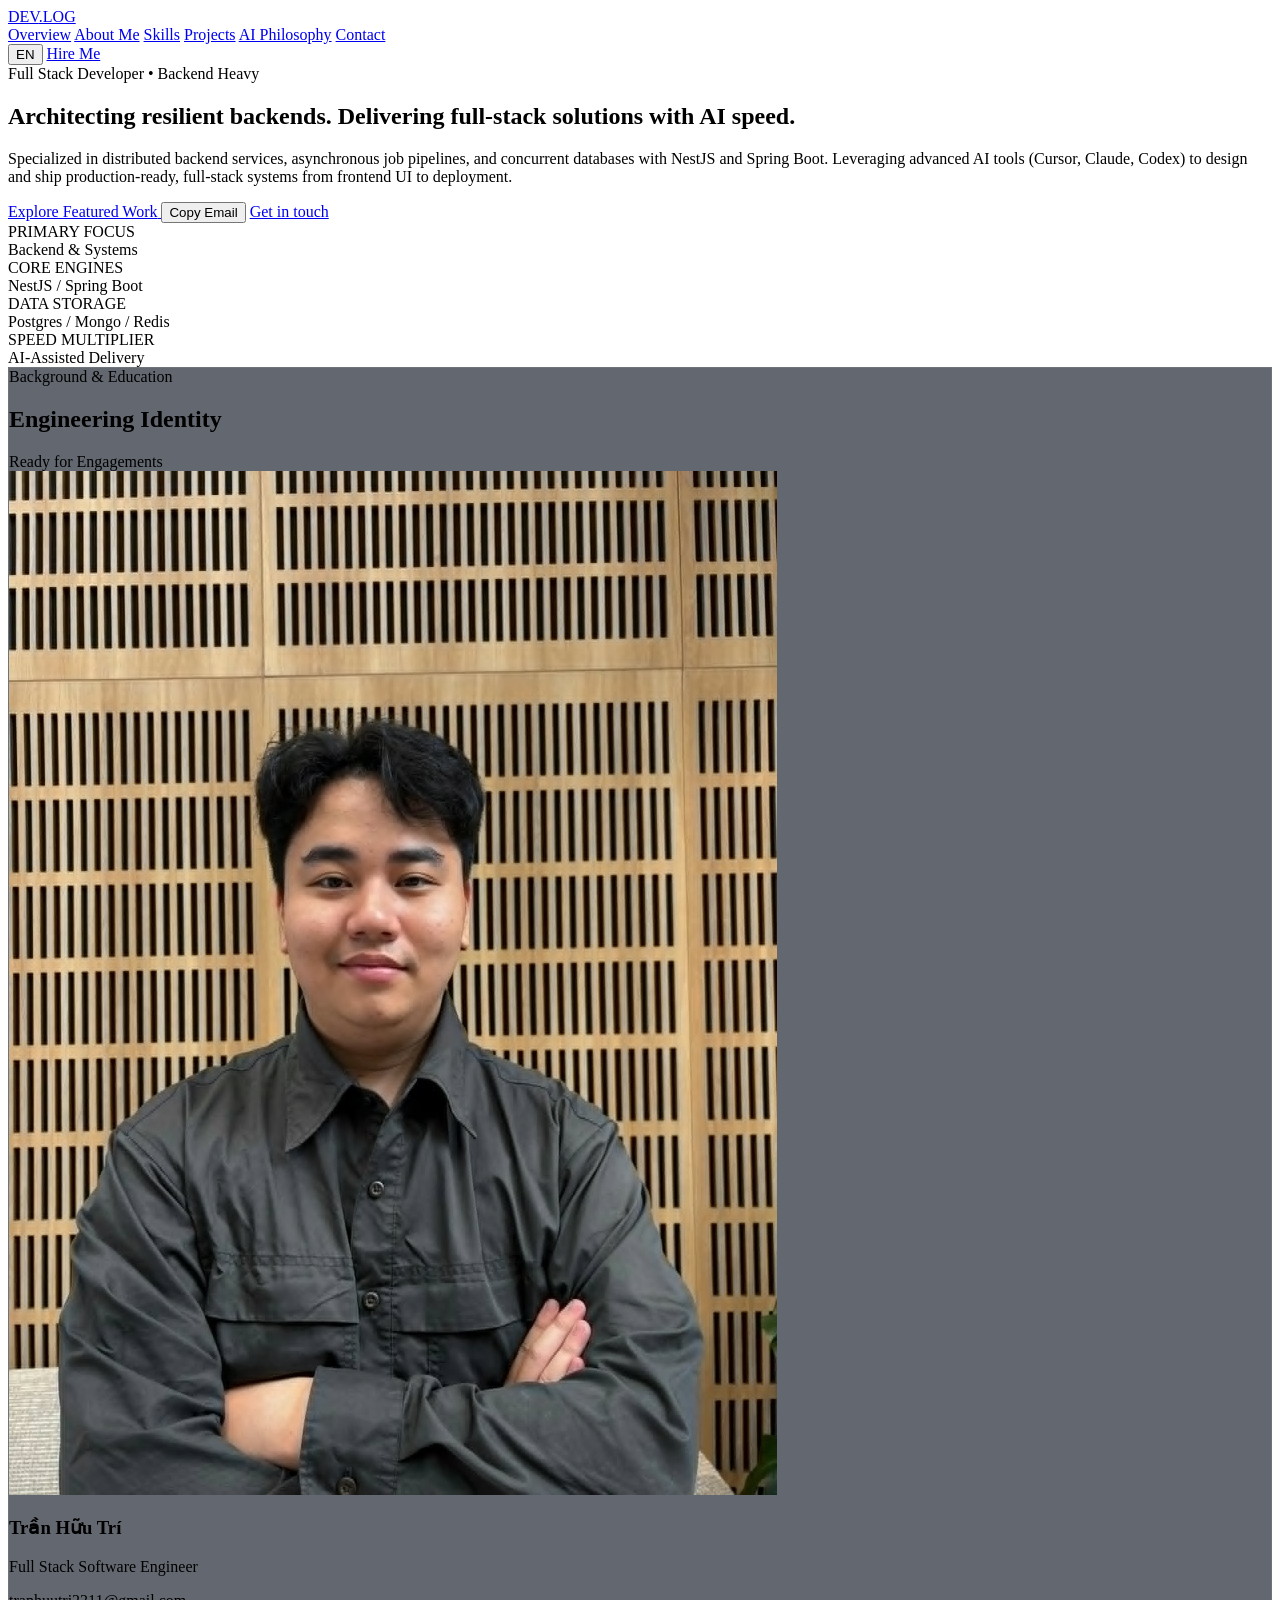
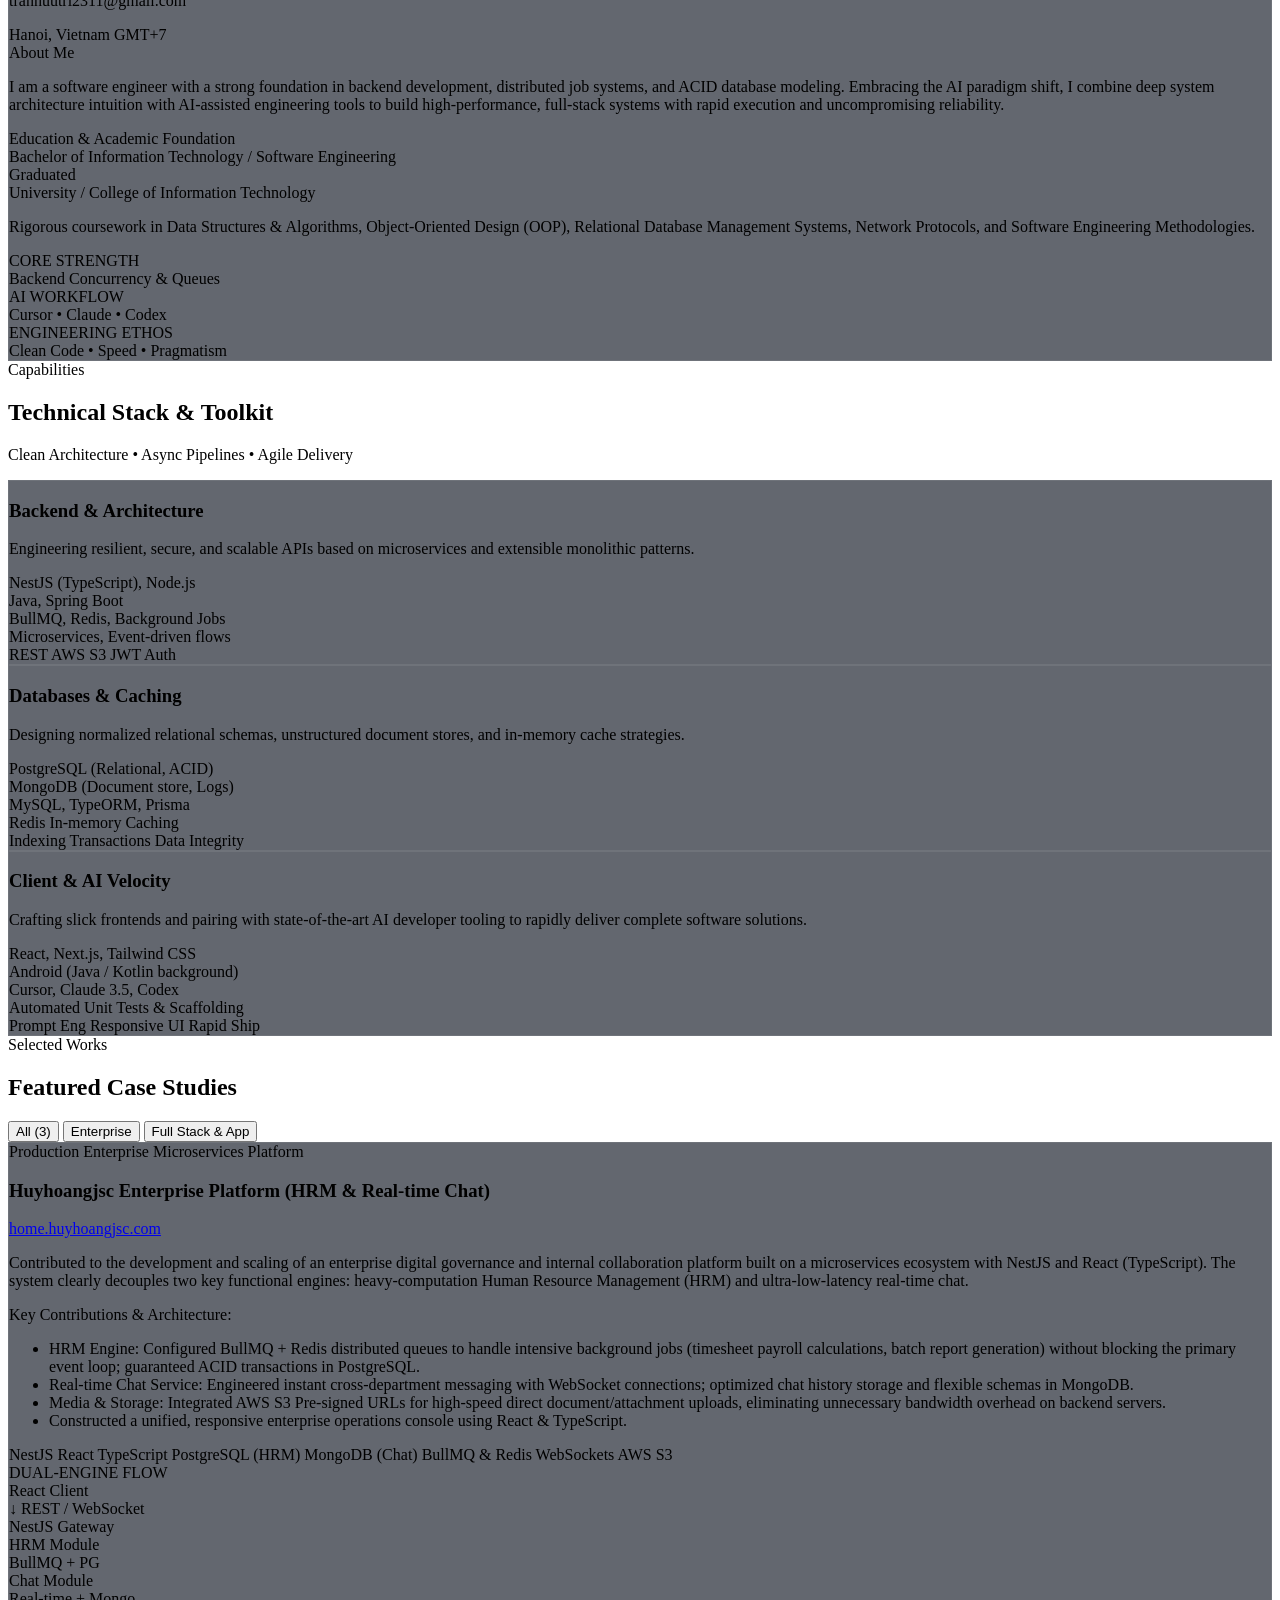
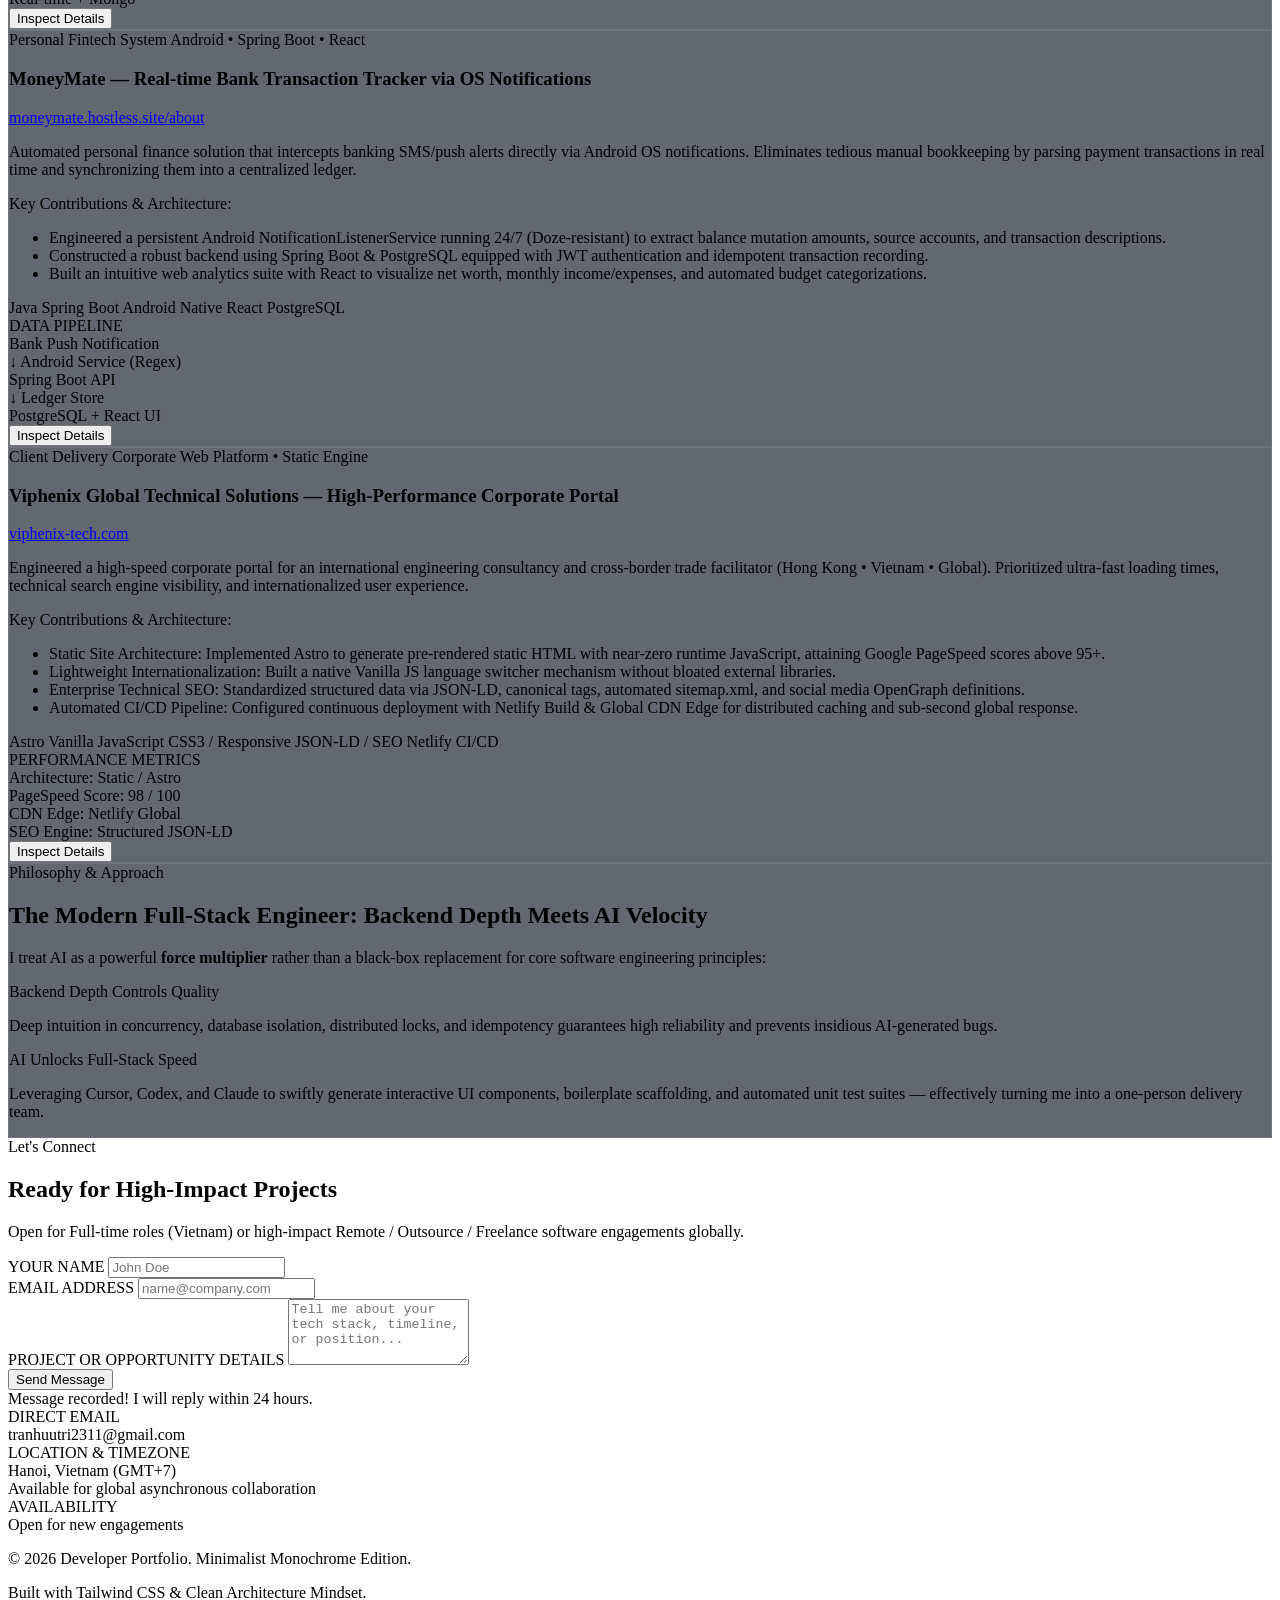
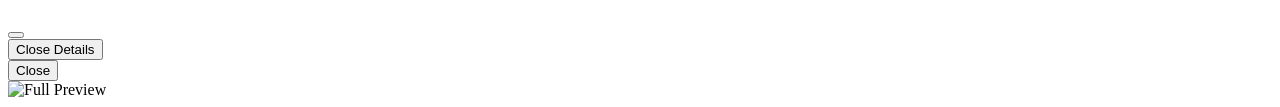
==== commit da1cb66c: "refactor: implement clean architecture with modular layers, separated styles and data" ====
--- a/index.html
+++ b/index.html
@@ -28,48 +28,8 @@
             }
         }
     </script>
-    <style>
-        @import url('https://fonts.googleapis.com/css2?family=Inter:wght@300;400;500;600;700&family=JetBrains+Mono:wght@400;500&display=swap');
-        
-        /* Subtle Custom Scrollbar */
-        ::-webkit-scrollbar {
-            width: 6px;
-        }
-        ::-webkit-scrollbar-track {
-            background: #0b0f17;
-        }
-        ::-webkit-scrollbar-thumb {
-            background: #232c3d;
-            border-radius: 3px;
-        }
-        ::-webkit-scrollbar-thumb:hover {
-            background: #38455e;
-        }
-
-        /* Modern Engineering Grid with Fade Mask */
-        .tech-grid {
-            background-size: 40px 40px;
-            background-image: 
-                linear-gradient(to right, rgba(255, 255, 255, 0.035) 1px, transparent 1px),
-                linear-gradient(to bottom, rgba(255, 255, 255, 0.035) 1px, transparent 1px);
-            mask-image: radial-gradient(ellipse 70% 60% at 50% 30%, #000 60%, transparent 100%);
-            -webkit-mask-image: radial-gradient(ellipse 70% 60% at 50% 30%, #000 60%, transparent 100%);
-        }
-
-        /* Glassmorphism Card Style */
-        .glass-panel {
-            background: rgba(16, 22, 34, 0.65);
-            backdrop-filter: blur(14px);
-            -webkit-backdrop-filter: blur(14px);
-            border: 1px solid rgba(255, 255, 255, 0.08);
-            transition: all 0.3s cubic-bezier(0.16, 1, 0.3, 1);
-        }
-
-        .glass-panel:hover {
-            border-color: rgba(255, 255, 255, 0.2);
-            box-shadow: 0 10px 30px -10px rgba(0, 0, 0, 0.5), 0 0 20px 0 rgba(56, 189, 248, 0.05);
-        }
-    </style>
+    <!-- Custom Stylesheet -->
+    <link rel="stylesheet" href="css/style.css">
 </head>
 <body class="bg-[#0b0f17] text-[#f1f5f9] font-sans antialiased selection:bg-cyan-950 selection:text-cyan-200 min-h-screen relative overflow-x-hidden">
 
@@ -765,601 +725,17 @@
         </div>
     </div>
 
-    <!-- SCRIPT LOGIC -->
-    <script>
-        // Initialize Lucide icons
-        lucide.createIcons();
-
-        // Interactive Mouse Spotlight Tracker
-        const spotlight = document.getElementById('mouse-spotlight');
-        if (spotlight && window.matchMedia('(pointer: fine)').matches) {
-            window.addEventListener('mousemove', (e) => {
-                spotlight.style.left = `${e.clientX}px`;
-                spotlight.style.top = `${e.clientY}px`;
-            });
-        }
-
-        // Multi-language Translation Dictionary (EN & VI)
-        let currentLang = 'en';
-
-        const i18n = {
-            en: {
-                "nav.overview": "Overview",
-                "nav.profile": "About Me",
-                "nav.skills": "Skills",
-                "nav.projects": "Projects",
-                "nav.philosophy": "AI Philosophy",
-                "nav.contact": "Contact",
-                "nav.hire": "Hire Me",
-                "profile.badge": "Background & Education",
-                "profile.title": "Engineering Identity",
-                "profile.status": "Ready for Engagements",
-                "profile.subtitle": "Full Stack Software Engineer",
-                "profile.bio_heading": "About Me",
-                "profile.bio_text": "I am a software engineer with a strong foundation in backend development, distributed job systems, and ACID database modeling. Embracing the AI paradigm shift, I combine deep system architecture intuition with AI-assisted engineering tools to build high-performance, full-stack systems with rapid execution and uncompromising reliability.",
-                "profile.edu_heading": "Education & Academic Foundation",
-                "profile.edu_degree": "Bachelor of Information Technology / Software Engineering",
-                "profile.edu_period": "Graduated",
-                "profile.edu_school": "University / College of Information Technology",
-                "profile.edu_desc": "Rigorous coursework in Data Structures & Algorithms, Object-Oriented Design (OOP), Relational Database Management Systems, Network Protocols, and Software Engineering Methodologies.",
-                "profile.h1_label": "CORE STRENGTH",
-                "profile.h1_val": "Backend Concurrency & Queues",
-                "profile.h2_label": "AI WORKFLOW",
-                "profile.h3_label": "ENGINEERING ETHOS",
-                "profile.h3_val": "Clean Code • Speed • Pragmatism",
-                "hero.role": "Full Stack Developer • Backend Heavy",
-                "hero.title": "Architecting resilient backends. Delivering full-stack solutions with AI speed.",
-                "hero.desc": "Specialized in distributed backend services, asynchronous job pipelines, and concurrent databases with <span class=\"text-white font-medium\">NestJS</span> and <span class=\"text-white font-medium\">Spring Boot</span>. Leveraging advanced AI tools (Cursor, Claude, Codex) to design and ship production-ready, full-stack systems from frontend UI to deployment.",
-                "hero.cta_explore": "Explore Featured Work",
-                "hero.cta_copy": "Copy Email",
-                "hero.cta_contact": "Get in touch",
-                "metrics.focus_label": "PRIMARY FOCUS",
-                "metrics.focus_val": "Backend & Systems",
-                "metrics.engines_label": "CORE ENGINES",
-                "metrics.storage_label": "DATA STORAGE",
-                "metrics.velocity_label": "SPEED MULTIPLIER",
-                "metrics.velocity_val": "AI-Assisted Delivery",
-                "skills.badge": "Capabilities",
-                "skills.title": "Technical Stack & Toolkit",
-                "skills.subtitle": "Clean Architecture • Async Pipelines • Agile Delivery",
-                "skills.c1_title": "Backend & Architecture",
-                "skills.c1_desc": "Engineering resilient, secure, and scalable APIs based on microservices and extensible monolithic patterns.",
-                "skills.c1_item3": "BullMQ, Redis, Background Jobs",
-                "skills.c1_item4": "Microservices, Event-driven flows",
-                "skills.c2_title": "Databases & Caching",
-                "skills.c2_desc": "Designing normalized relational schemas, unstructured document stores, and in-memory cache strategies.",
-                "skills.c3_title": "Client & AI Velocity",
-                "skills.c3_desc": "Crafting slick frontends and pairing with state-of-the-art AI developer tooling to rapidly deliver complete software solutions.",
-                "skills.c3_item4": "Automated Unit Tests & Scaffolding",
-                "proj.badge": "Selected Works",
-                "proj.title": "Featured Case Studies",
-                "proj.filter_all": "All (3)",
-                "proj.filter_ent": "Enterprise",
-                "proj.filter_fs": "Full Stack & App",
-                "p.inspect_btn": "Inspect Details",
-                "p1.badge": "Production Enterprise",
-                "p1.sub": "Microservices Platform",
-                "p1.title": "Huyhoangjsc Enterprise Platform (HRM & Real-time Chat)",
-                "p1.desc": "Contributed to the development and scaling of an enterprise digital governance and internal collaboration platform built on a microservices ecosystem with <span class=\"text-neutral-200\">NestJS</span> and <span class=\"text-neutral-200\">React (TypeScript)</span>. The system clearly decouples two key functional engines: heavy-computation Human Resource Management (HRM) and ultra-low-latency real-time chat.",
-                "p1.arch_title": "Key Contributions & Architecture:",
-                "p1.arch_1": "<span class=\"text-neutral-200 font-medium\">HRM Engine:</span> Configured <span class=\"text-neutral-200\">BullMQ + Redis</span> distributed queues to handle intensive background jobs (timesheet payroll calculations, batch report generation) without blocking the primary event loop; guaranteed ACID transactions in <span class=\"text-neutral-200\">PostgreSQL</span>.",
-                "p1.arch_2": "<span class=\"text-neutral-200 font-medium\">Real-time Chat Service:</span> Engineered instant cross-department messaging with WebSocket connections; optimized chat history storage and flexible schemas in <span class=\"text-neutral-200\">MongoDB</span>.",
-                "p1.arch_3": "<span class=\"text-neutral-200 font-medium\">Media & Storage:</span> Integrated <span class=\"text-neutral-200\">AWS S3 Pre-signed URLs</span> for high-speed direct document/attachment uploads, eliminating unnecessary bandwidth overhead on backend servers.",
-                "p1.arch_4": "Constructed a unified, responsive enterprise operations console using <span class=\"text-neutral-200\">React & TypeScript</span>.",
-                "p2.badge": "Personal Fintech System",
-                "p2.title": "MoneyMate — Real-time Bank Transaction Tracker via OS Notifications",
-                "p2.desc": "Automated personal finance solution that intercepts banking SMS/push alerts directly via Android OS notifications. Eliminates tedious manual bookkeeping by parsing payment transactions in real time and synchronizing them into a centralized ledger.",
-                "p2.arch_title": "Key Contributions & Architecture:",
-                "p2.arch_1": "Engineered a persistent <span class=\"text-neutral-200\">Android NotificationListenerService</span> running 24/7 (Doze-resistant) to extract balance mutation amounts, source accounts, and transaction descriptions.",
-                "p2.arch_2": "Constructed a robust backend using <span class=\"text-neutral-200\">Spring Boot & PostgreSQL</span> equipped with JWT authentication and idempotent transaction recording.",
-                "p2.arch_3": "Built an intuitive web analytics suite with <span class=\"text-neutral-200\">React</span> to visualize net worth, monthly income/expenses, and automated budget categorizations.",
-                "p3.badge": "Client Delivery",
-                "p3.sub": "Corporate Web Platform • Static Engine",
-                "p3.title": "Viphenix Global Technical Solutions — High-Performance Corporate Portal",
-                "p3.desc": "Engineered a high-speed corporate portal for an international engineering consultancy and cross-border trade facilitator (Hong Kong • Vietnam • Global). Prioritized ultra-fast loading times, technical search engine visibility, and internationalized user experience.",
-                "p3.arch_title": "Key Contributions & Architecture:",
-                "p3.arch_1": "<span class=\"text-neutral-200 font-medium\">Static Site Architecture:</span> Implemented <span class=\"text-neutral-200\">Astro</span> to generate pre-rendered static HTML with near-zero runtime JavaScript, attaining Google PageSpeed scores above 95+.",
-                "p3.arch_2": "<span class=\"text-neutral-200 font-medium\">Lightweight Internationalization:</span> Built a native Vanilla JS language switcher mechanism without bloated external libraries.",
-                "p3.arch_3": "<span class=\"text-neutral-200 font-medium\">Enterprise Technical SEO:</span> Standardized structured data via <span class=\"text-neutral-200\">JSON-LD</span>, canonical tags, automated sitemap.xml, and social media OpenGraph definitions.",
-                "p3.arch_4": "<span class=\"text-neutral-200 font-medium\">Automated CI/CD Pipeline:</span> Configured continuous deployment with <span class=\"text-neutral-200\">Netlify Build & Global CDN Edge</span> for distributed caching and sub-second global response.",
-                "p3.metrics_title": "PERFORMANCE METRICS",
-                "p3.m_arch": "Architecture:",
-                "p3.m_score": "PageSpeed Score:",
-                "p3.m_edge": "CDN Edge:",
-                "p3.m_seo": "SEO Engine:",
-                "wf.badge": "Philosophy & Approach",
-                "wf.title": "The Modern Full-Stack Engineer: Backend Depth Meets AI Velocity",
-                "wf.desc": "I treat AI as a powerful <strong class=\"text-neutral-200 font-medium\">force multiplier</strong> rather than a black-box replacement for core software engineering principles:",
-                "wf.card1_title": "Backend Depth Controls Quality",
-                "wf.card1_desc": "Deep intuition in concurrency, database isolation, distributed locks, and idempotency guarantees high reliability and prevents insidious AI-generated bugs.",
-                "wf.card2_title": "AI Unlocks Full-Stack Speed",
-                "wf.card2_desc": "Leveraging Cursor, Codex, and Claude to swiftly generate interactive UI components, boilerplate scaffolding, and automated unit test suites — effectively turning me into a one-person delivery team.",
-                "contact.badge": "Let's Connect",
-                "contact.title": "Ready for High-Impact Projects",
-                "contact.desc": "Open for Full-time roles (Vietnam) or high-impact Remote / Outsource / Freelance software engagements globally.",
-                "form.name_label": "YOUR NAME",
-                "form.email_label": "EMAIL ADDRESS",
-                "form.details_label": "PROJECT OR OPPORTUNITY DETAILS",
-                "form.send_btn": "Send Message",
-                "form.feedback": "Message recorded! I will reply within 24 hours.",
-                "info.email_label": "DIRECT EMAIL",
-                "info.loc_label": "LOCATION & TIMEZONE",
-                "info.loc_val": "Hanoi, Vietnam (GMT+7)",
-                "info.loc_sub": "Available for global asynchronous collaboration",
-                "info.avail_label": "AVAILABILITY",
-                "info.avail_val": "Open for new engagements",
-                "footer.sub": "Built with Tailwind CSS & Clean Architecture Mindset.",
-                "modal.close": "Close Details"
-            },
-            vi: {
-                "nav.overview": "Tổng quan",
-                "nav.profile": "Bản thân",
-                "nav.skills": "Kỹ năng",
-                "nav.projects": "Dự án",
-                "nav.philosophy": "Triết lý AI",
-                "nav.contact": "Liên hệ",
-                "nav.hire": "Tuyển dụng",
-                "profile.badge": "Lý lịch & Học vấn",
-                "profile.title": "Hồ sơ Năng lực Kỹ thuật",
-                "profile.status": "Sẵn sàng đón nhận cơ hội",
-                "profile.subtitle": "Kỹ sư Phần mềm Full Stack",
-                "profile.bio_heading": "Giới thiệu bản thân",
-                "profile.bio_text": "Tôi là một kỹ sư phần mềm với nền tảng backend vững chắc, có kinh nghiệm thực chiến về hệ thống xử lý hàng đợi phân tán và thiết kế cơ sở dữ liệu giao dịch chuẩn ACID. Đón đầu làn sóng công nghệ AI, tôi kết hợp tư duy kiến trúc hệ thống chuyên sâu cùng các công cụ AI hiện đại để phát triển sản phẩm full-stack toàn diện với tốc độ vượt trội và chất lượng chuẩn mực.",
-                "profile.edu_heading": "Học vấn & Nền tảng Học thuật",
-                "profile.edu_degree": "Cử nhân Công nghệ Thông tin / Kỹ thuật Phần mềm",
-                "profile.edu_period": "Đã tốt nghiệp",
-                "profile.edu_school": "Trường Đại học / Cao đẳng chuyên ngành CNTT",
-                "profile.edu_desc": "Được đào tạo bài bản về Cấu trúc dữ liệu & Giải thuật, Thiết kế hướng đối tượng (OOP), Quản trị cơ sở dữ liệu quan hệ, Giao thức mạng và Quy trình phát triển phần mềm chuẩn mực.",
-                "profile.h1_label": "THẾ MẠNH CHÍNH",
-                "profile.h1_val": "Xử lý hàng đợi & Concurrency",
-                "profile.h2_label": "QUY TRÌNH AI",
-                "profile.h3_label": "TƯ DUY KỸ THUẬT",
-                "profile.h3_val": "Mã nguồn sạch • Tốc độ • Thực tế",
-                "hero.role": "Full Stack Developer • Trọng tâm Backend",
-                "hero.title": "Xây dựng hạ tầng backend vững chãi. Bàn giao giải pháp full-stack với tốc độ AI.",
-                "hero.desc": "Chuyên sâu về kiến trúc phân tán, xử lý hàng đợi tác vụ nền phi đồng bộ và tối ưu cơ sở dữ liệu đồng thời với <span class=\"text-white font-medium\">NestJS</span> và <span class=\"text-white font-medium\">Spring Boot</span>. Làm chủ các công cụ hỗ trợ AI (Cursor, Claude, Codex) để thiết kế và triển khai trọn vẹn sản phẩm từ UI đến hạ tầng.",
-                "hero.cta_explore": "Khám phá dự án",
-                "hero.cta_copy": "Sao chép Email",
-                "hero.cta_contact": "Liên hệ ngay",
-                "metrics.focus_label": "TRỌNG TÂM",
-                "metrics.focus_val": "Backend & Hệ thống",
-                "metrics.engines_label": "FRAMEWORK CHÍNH",
-                "metrics.storage_label": "LƯU TRỮ DỮ LIỆU",
-                "metrics.velocity_label": "ĐÒN BẨY NĂNG SUẤT",
-                "metrics.velocity_val": "Phát triển cùng AI",
-                "skills.badge": "Năng lực chuyên môn",
-                "skills.title": "Ngăn xếp Công nghệ & Công cụ",
-                "skills.subtitle": "Clean Architecture • Hàng đợi phi đồng bộ • Triển khai linh hoạt",
-                "skills.c1_title": "Backend & Kiến trúc Hệ thống",
-                "skills.c1_desc": "Xây dựng các API bảo mật, chịu tải cao và bền bỉ dựa trên microservices và mô hình module mở rộng.",
-                "skills.c1_item3": "BullMQ, Redis, Background Jobs",
-                "skills.c1_item4": "Microservices, Kiến trúc hướng sự kiện",
-                "skills.c2_title": "Cơ sở Dữ liệu & Bộ nhớ Đệm",
-                "skills.c2_desc": "Thiết kế lược đồ quan hệ chuẩn hóa ACID, tài liệu phi cấu trúc và chiến lược tối ưu cache in-memory.",
-                "skills.c3_title": "Giao diện & Tốc độ cùng AI",
-                "skills.c3_desc": "Hiện thực hóa giao diện hiện đại kết hợp sức mạnh của các trợ lý AI để rút ngắn thời gian bàn giao sản phẩm.",
-                "skills.c3_item4": "Sinh tự động Unit Test & Mã khung",
-                "proj.badge": "Dự án Tiêu biểu",
-                "proj.title": "Các Nghiên cứu Tình huống Thực tế",
-                "proj.filter_all": "Tất cả (3)",
-                "proj.filter_ent": "Doanh nghiệp",
-                "proj.filter_fs": "Full Stack & App",
-                "p.inspect_btn": "Xem Chi tiết",
-                "p1.badge": "Sản phẩm Doanh nghiệp",
-                "p1.sub": "Nền tảng Microservices",
-                "p1.title": "Huyhoangjsc Enterprise Platform (HRM & Real-time Chat)",
-                "p1.desc": "Tham gia phát triển và mở rộng hệ thống chuyển đổi số doanh nghiệp theo kiến trúc microservices với <span class=\"text-neutral-200\">NestJS</span> và <span class=\"text-neutral-200\">React (TypeScript)</span>. Tách biệt rõ ràng 2 phân hệ: Quản trị nhân sự (HRM) xử lý tác vụ nặng và Trò chuyện nội bộ (Chat) thời gian thực.",
-                "p1.arch_title": "Đóng góp & Kiến trúc Trọng tâm:",
-                "p1.arch_1": "<span class=\"text-neutral-200 font-medium\">Phân hệ HRM:</span> Cấu hình hàng đợi <span class=\"text-neutral-200\">BullMQ + Redis</span> để xử lý các jobs tính lương, kết xuất báo cáo nặng không gây nghẽn luồng; đảm bảo toàn vẹn dữ liệu trong <span class=\"text-neutral-200\">PostgreSQL</span>.",
-                "p1.arch_2": "<span class=\"text-neutral-200 font-medium\">Dịch vụ Chat:</span> Xây dựng luồng tin nhắn phòng ban tức thời với WebSockets; tối ưu lưu trữ lịch sử hội thoại trong <span class=\"text-neutral-200\">MongoDB</span>.",
-                "p1.arch_3": "<span class=\"text-neutral-200 font-medium\">Lưu trữ & Tệp:</span> Tích hợp <span class=\"text-neutral-200\">AWS S3 Pre-signed URLs</span> để tải tệp đính kèm và hợp đồng trực tiếp, giảm tải băng thông máy chủ backend.",
-                "p1.arch_4": "Xây dựng bảng điều khiển quản trị thống nhất và tương thích thiết bị bằng <span class=\"text-neutral-200\">React & TypeScript</span>.",
-                "p2.badge": "Hệ thống Fintech Cá nhân",
-                "p2.title": "MoneyMate — Theo dõi biến động số dư ngân hàng qua thông báo hệ thống",
-                "p2.desc": "Giải pháp tự động hóa tài chính cá nhân bằng cách bắt thông báo biến động số dư từ Android OS. Loại bỏ hoàn toàn việc ghi chép thủ công bằng cách bóc tách cú pháp giao dịch theo thời gian thực và đồng bộ về sổ cái tập trung.",
-                "p2.arch_title": "Đóng góp & Kiến trúc Trọng tâm:",
-                "p2.arch_1": "Xây dựng service ngầm <span class=\"text-neutral-200\">Android NotificationListenerService</span> chạy 24/7 (kháng chế độ ngủ Doze) để trích xuất số tiền, tài khoản nguồn và nội dung thanh toán.",
-                "p2.arch_2": "Thiết kế backend an toàn với <span class=\"text-neutral-200\">Spring Boot & PostgreSQL</span>, xác thực JWT và cơ chế ghi sổ chống trùng lặp (Idempotency).",
-                "p2.arch_3": "Phát triển Web Dashboard phân tích thu chi trên <span class=\"text-neutral-200\">React</span> để trực quan hóa giá trị ròng và phân loại ngân sách tự động.",
-                "p3.badge": "Bàn giao Khách hàng",
-                "p3.sub": "Nền tảng Doanh nghiệp • Động cơ Tĩnh",
-                "p3.title": "Viphenix Global Technical Solutions — Cổng thông tin Doanh nghiệp Tốc độ cao",
-                "p3.desc": "Thiết kế và xây dựng cổng thông tin nhận diện thương hiệu cho đơn vị tư vấn kỹ thuật năng lượng và xúc tiến thương mại quốc tế (Hồng Kông • Việt Nam • Quốc tế). Đặt trọng tâm vào tốc độ tải trang cực nhanh, tối ưu hóa công cụ tìm kiếm và trải nghiệm quốc tế.",
-                "p3.arch_title": "Đóng góp & Kiến trúc Trọng tâm:",
-                "p3.arch_1": "<span class=\"text-neutral-200 font-medium\">Kiến trúc Static Site:</span> Ứng dụng <span class=\"text-neutral-200\">Astro</span> để render HTML tĩnh không tiêu tốn JavaScript thừa, đạt điểm Google PageSpeed trên 95+.",
-                "p3.arch_2": "<span class=\"text-neutral-200 font-medium\">Đa ngôn ngữ Tinh gọn:</span> Tự phát triển cơ chế đổi ngôn ngữ bằng JavaScript thuần, không phụ thuộc thư viện nặng nề.",
-                "p3.arch_3": "<span class=\"text-neutral-200 font-medium\">Chuẩn hóa SEO:</span> Khai báo dữ liệu có cấu trúc qua <span class=\"text-neutral-200\">JSON-LD Schema</span>, thẻ canonical, sitemap.xml tự động và thẻ chia sẻ OpenGraph.",
-                "p3.arch_4": "<span class=\"text-neutral-200 font-medium\">Quy trình CI/CD Tự động:</span> Triển khai tự động thông qua <span class=\"text-neutral-200\">Netlify Build & CDN Quốc tế</span> để phân phối cache toàn cầu với độ trễ tối thiểu.",
-                "p3.metrics_title": "CHỈ SỐ HIỆU NĂNG",
-                "p3.m_arch": "Kiến trúc:",
-                "p3.m_score": "Điểm PageSpeed:",
-                "p3.m_edge": "Mạng CDN:",
-                "p3.m_seo": "Động cơ SEO:",
-                "wf.badge": "Triết lý & Phương pháp luận",
-                "wf.title": "Kỹ sư Full-Stack Hiện đại: Chiều sâu Backend kết hợp Vận tốc AI",
-                "wf.desc": "Tôi xem AI là một <strong class=\"text-neutral-200 font-medium\">bộ khuếch đại năng lực (Force Multiplier)</strong> chứ không phải giải pháp thay thế tư duy kỹ thuật nền tảng:",
-                "wf.card1_title": "Chiều sâu Backend Kiểm soát Chất lượng",
-                "wf.card1_desc": "Sự hiểu biết sâu sắc về concurrency, lock database, transaction và microservices giúp tôi kiểm soát, audit và loại bỏ các lỗ hổng mà AI có thể sinh ra.",
-                "wf.card2_title": "AI Khơi mở Tốc độ Bàn giao",
-                "wf.card2_desc": "Tận dụng Cursor, Codex và Claude để dựng thần tốc các component UI, boilerplate logic, và unit tests, biến tôi thành một đội ngũ bàn giao độc lập đầy hiệu quả.",
-                "contact.badge": "Kết nối Ngay",
-                "contact.title": "Sẵn sàng cho Dự án Trọng điểm",
-                "contact.desc": "Sẵn sàng đón nhận cơ hội làm việc Toàn thời gian (Việt Nam) hoặc các dự án Remote / Outsource / Freelance quốc tế chất lượng cao.",
-                "form.name_label": "HỌ VÀ TÊN",
-                "form.email_label": "ĐỊA CHỈ EMAIL",
-                "form.details_label": "CHI TIẾT DỰ ÁN HOẶC VỊ TRÍ",
-                "form.send_btn": "Gửi Tin nhắn",
-                "form.feedback": "Đã ghi nhận tin nhắn! Tôi sẽ phản hồi trong vòng 24 giờ.",
-                "info.email_label": "EMAIL TRỰC TIẾP",
-                "info.loc_label": "ĐỊA ĐIỂM & MÚI GIỜ",
-                "info.loc_val": "Hà Nội, Việt Nam (GMT+7)",
-                "info.loc_sub": "Sẵn sàng làm việc bất đồng bộ với đối tác quốc tế",
-                "info.avail_label": "TRẠNG THÁI HIỆN TẠI",
-                "info.avail_val": "Sẵn sàng nhận dự án mới",
-                "footer.sub": "Được xây dựng với Tailwind CSS & Tư duy Clean Architecture.",
-                "modal.close": "Đóng Chi tiết"
-            }
-        };
-
-        function setLanguage(lang) {
-            currentLang = lang;
-            document.getElementById('lang-indicator').innerText = lang.toUpperCase();
-
-            // Update all elements with data-i18n
-            document.querySelectorAll('[data-i18n]').forEach(el => {
-                const key = el.getAttribute('data-i18n');
-                if (i18n[lang] && i18n[lang][key]) {
-                    el.innerHTML = i18n[lang][key];
-                }
-            });
-
-            // Update close button in modal if present
-            const closeBtn = document.getElementById('modal-close-btn');
-            if (closeBtn) {
-                closeBtn.innerText = i18n[lang]["modal.close"] || "Close Details";
-            }
-        }
-
-        function toggleLanguage() {
-            setLanguage(currentLang === 'en' ? 'vi' : 'en');
-        }
-
-        // Project Filter Logic
-        function filterProjects(category) {
-            const items = document.querySelectorAll('.project-item');
-            const buttons = document.querySelectorAll('.filter-btn');
-
-            buttons.forEach(btn => {
-                if (btn.dataset.category === category) {
-                    btn.classList.add('bg-white', 'text-black');
-                    btn.classList.remove('bg-surfaceMuted', 'text-textMuted');
-                } else {
-                    btn.classList.remove('bg-white', 'text-black');
-                    btn.classList.add('bg-surfaceMuted', 'text-textMuted');
-                }
-            });
-
-            items.forEach(item => {
-                if (category === 'all' || item.dataset.type === category) {
-                    item.style.display = 'block';
-                } else {
-                    item.style.display = 'none';
-                }
-            });
-        }
-
-        // Copy Email Action
-        function copyEmail() {
-            const email = "tranhuutri2311@gmail.com";
-            const tempInput = document.createElement("input");
-            tempInput.value = email;
-            document.body.appendChild(tempInput);
-            tempInput.select();
-            document.execCommand("copy");
-            document.body.removeChild(tempInput);
-
-            const copyText = document.getElementById("copy-text");
-            const copyIcon = document.getElementById("copy-icon");
-
-            copyText.innerText = currentLang === 'vi' ? "Đã chép Email!" : "Email Copied!";
-            setTimeout(() => {
-                copyText.innerText = currentLang === 'vi' ? "Sao chép Email" : "Copy Email";
-            }, 2500);
-        }
-
-        // Project Modal Visuals - Actual Project Screenshots with In-Page Lightbox
-        const projectVisuals = {
-            project1: `
-                <div class="w-full rounded-xl overflow-hidden border border-surfaceBorder bg-surfaceMuted shadow-2xl relative group">
-                    <button type="button" onclick="openImageModal('assets/huyhoang.jpg', 'Huyhoang JSC Enterprise Platform')" class="w-full text-left block relative group cursor-zoom-in" title="Click to view full image in modal">
-                        <img src="assets/huyhoang.jpg" alt="Huyhoang JSC Enterprise Platform" class="w-full h-auto object-cover rounded-xl transition-all duration-300 group-hover:brightness-105" loading="lazy">
-                        <div class="absolute bottom-3 right-3 px-2.5 py-1 rounded-md bg-black/75 backdrop-blur-md border border-white/20 text-[11px] font-mono text-white opacity-0 group-hover:opacity-100 transition-opacity flex items-center gap-1.5 shadow-lg">
-                            <i data-lucide="maximize-2" class="w-3.5 h-3.5"></i>
-                            <span>View Full Image</span>
-                        </div>
-                    </button>
-                </div>
-            `,
-            project2: `
-                <div class="w-full rounded-xl overflow-hidden border border-surfaceBorder bg-surfaceMuted shadow-2xl relative group">
-                    <button type="button" onclick="openImageModal('assets/moneymate.png', 'MoneyMate — Live Deployment & Android Companion')" class="w-full text-left block relative group cursor-zoom-in" title="Click to view full image in modal">
-                        <img src="assets/moneymate.png" alt="MoneyMate Application" class="w-full h-auto object-cover rounded-xl transition-all duration-300 group-hover:brightness-105" loading="lazy">
-                        <div class="absolute bottom-3 right-3 px-2.5 py-1 rounded-md bg-black/75 backdrop-blur-md border border-white/20 text-[11px] font-mono text-white opacity-0 group-hover:opacity-100 transition-opacity flex items-center gap-1.5 shadow-lg">
-                            <i data-lucide="maximize-2" class="w-3.5 h-3.5"></i>
-                            <span>View Full Image</span>
-                        </div>
-                    </button>
-                </div>
-            `,
-            project3: `
-                <div class="w-full rounded-xl overflow-hidden border border-surfaceBorder bg-surfaceMuted shadow-2xl relative group">
-                    <button type="button" onclick="openImageModal('assets/viphenix.png', 'Viphenix Global Technical Solutions Corporate Portal')" class="w-full text-left block relative group cursor-zoom-in" title="Click to view full image in modal">
-                        <img src="assets/viphenix.png" alt="Viphenix Global Technical Solutions" class="w-full h-auto object-cover rounded-xl transition-all duration-300 group-hover:brightness-105" loading="lazy">
-                        <div class="absolute bottom-3 right-3 px-2.5 py-1 rounded-md bg-black/75 backdrop-blur-md border border-white/20 text-[11px] font-mono text-white opacity-0 group-hover:opacity-100 transition-opacity flex items-center gap-1.5 shadow-lg">
-                            <i data-lucide="maximize-2" class="w-3.5 h-3.5"></i>
-                            <span>View Full Image</span>
-                        </div>
-                    </button>
-                </div>
-            `
-        };
-
-        const projectModalContent = {
-            en: {
-                project1: {
-                    tag: "HUYHOANGJSC ENTERPRISE ARCHITECTURE",
-                    title: "Huyhoangjsc Enterprise Platform (HRM & Real-time Chat)",
-                    visualKey: "project1",
-                    imageCaption: "Huyhoangjsc Live Corporate & Enterprise Web System",
-                    content: `
-                        <p><strong>Business Context:</strong> Enterprise-grade digital workflow platform powering <a href="https://home.huyhoangjsc.com" target="_blank" rel="noopener noreferrer" class="text-white underline">Huyhoangjsc</a>. The infrastructure cleanly segregates two contradictory workload profiles: computationally heavy batch processing (HRM) and ultra-low latency event loops (Chat).</p>
-                        <div class="p-3 rounded-lg bg-surfaceMuted border border-surfaceBorder space-y-2">
-                            <div class="text-xs font-mono text-white font-semibold">1. Human Resource Management Engine (HRM)</div>
-                            <p class="text-xs text-neutral-300 leading-relaxed">
-                                Manages shift tracking, payroll computation, attendance logs, and multi-tenant reporting. Heavy batch execution is delegated to distributed <code>BullMQ + Redis</code> worker queues, ensuring zero latency blockage on main HTTP threads. Critical payroll ledgers adhere to strict ACID transactions inside <code>PostgreSQL</code>.
-                            </p>
-                        </div>
-                        <div class="p-3 rounded-lg bg-surfaceMuted border border-surfaceBorder space-y-2">
-                            <div class="text-xs font-mono text-white font-semibold">2. Real-time Enterprise Chat Service</div>
-                            <p class="text-xs text-neutral-300 leading-relaxed">
-                                Provides bidirectional <code>WebSocket</code> communication channels for inter-departmental instant messaging and live online presence. Message schemas and conversation timelines are indexed in <code>MongoDB</code> for ultra-fast time-series reading and writing.
-                            </p>
-                        </div>
-                        <p class="text-xs text-neutral-400">
-                            <strong>Media & Asset Distribution:</strong> Employee contracts (HRM) and multimedia attachments (Chat) are transferred directly through secure <code>AWS S3 Pre-signed URLs</code>, bypassing web server proxies and optimizing bandwidth efficiency.
-                        </p>
-                    `
-                },
-                project2: {
-                    tag: "FINTECH & MOBILE-BACKEND INTEGRATION",
-                    title: "MoneyMate — Automatic Bank Transaction Tracker via OS Push Alerts",
-                    visualKey: "project2",
-                    imageCaption: "MoneyMate Official Interface & Android Companion Live Deployment",
-                    content: `
-                        <p><strong>Context & Solved Problem:</strong> Conventional financial trackers fail because users tire of manual data logging. MoneyMate automates 100% of income/expense tracking by intercepting banking balance mutations directly from Android OS notification listeners. Live platform showcase: <a href="https://moneymate.hostless.site/about" target="_blank" rel="noopener noreferrer" class="text-white underline">moneymate.hostless.site/about</a>.</p>
-                        <div class="p-3 rounded-lg bg-surfaceMuted border border-surfaceBorder space-y-2">
-                            <div class="text-xs font-mono text-white font-semibold">Core Engineering & Capabilities:</div>
-                            <ul class="list-disc list-inside space-y-1.5 text-xs text-neutral-300">
-                                <li><strong>Android Native Background Daemon:</strong> Persistent <code>NotificationListenerService</code> operating 24/7 (Doze-resistant) to parse push alerts from major Vietnamese banks (VCB, TCB, MB, ACB, ShopeePay...).</li>
-                                <li><strong>On-Device Regex Extraction:</strong> Client-side text parsing for amounts (+/-), timestamps, and accounts to safeguard privacy before transmitting to servers.</li>
-                                <li><strong>Spring Boot & PostgreSQL Backend:</strong> Secure REST endpoints featuring idempotency tokens to prevent duplicate mutations, paired with automatic expense categorization.</li>
-                                <li><strong>React Dashboard:</strong> Responsive financial health suite with real-time Net Worth visualizations, ledger history, and monthly spending insights.</li>
-                            </ul>
-                        </div>
-                    `
-                },
-                project3: {
-                    tag: "HIGH-PERFORMANCE CLIENT DELIVERY",
-                    title: "Viphenix Global Technical Solutions Corporate Portal",
-                    visualKey: "project3",
-                    imageCaption: "Viphenix Global Technical Solutions International Portal",
-                    content: `
-                        <p><strong>Business Context:</strong> Official portal for <a href="https://viphenix-tech.com" target="_blank" rel="noopener noreferrer" class="text-white underline">Viphenix Global Technical Solutions Ltd. (viphenix-tech.com)</a> — specialized in technical consulting for energy optimization (gasification, CO₂ reduction) and cross-border trade facilitation (China-Qatar, Italy-Vietnam, England-Vietnam).</p>
-                        <div class="p-3 rounded-lg bg-surfaceMuted border border-surfaceBorder space-y-2">
-                            <div class="text-xs font-mono text-white font-semibold">Architecture & Performance Highlights:</div>
-                            <ul class="list-disc list-inside space-y-1.5 text-xs text-neutral-300">
-                                <li><strong>Static Architecture via Astro:</strong> Zero runtime JavaScript payload by default, producing instant page loads and perfect Core Web Vitals (FCP < 0.4s).</li>
-                                <li><strong>Lightweight i18n Engine:</strong> Hand-crafted Vanilla JS internationalization module offering seamless multi-language navigation without bundle bloat.</li>
-                                <li><strong>Technical SEO Foundation:</strong> Rigorous structured data implementation with <code>JSON-LD Schema (Organization, Services)</code>, automated XML sitemaps, and OpenGraph metadata.</li>
-                                <li><strong>Automated Netlify CI/CD:</strong> Git-triggered build pipelines distributed across worldwide CDN edge servers for global reliability.</li>
-                            </ul>
-                        </div>
-                    `
-                }
-            },
-            vi: {
-                project1: {
-                    tag: "KIẾN TRÚC DOANH NGHIỆP HUYHOANGJSC",
-                    title: "Huyhoangjsc Enterprise Platform (HRM & Real-time Chat)",
-                    visualKey: "project1",
-                    imageCaption: "Hệ thống Quản trị Doanh nghiệp Trực tiếp Huyhoangjsc",
-                    content: `
-                        <p><strong>Nghiệp vụ & Bối cảnh:</strong> Hệ sinh thái giải pháp số hóa quản trị cho <a href="https://home.huyhoangjsc.com" target="_blank" rel="noopener noreferrer" class="text-white underline">Huyhoangjsc</a>. Nền tảng phân tách thành hai phân hệ chuyên biệt để đáp ứng đồng thời 2 bài toán tải ngược nhau: một bên cần xử lý dữ liệu nặng và tính toán phức tạp (HRM), một bên đòi hỏi độ trễ cực thấp (Chat).</p>
-                        <div class="p-3 rounded-lg bg-surfaceMuted border border-surfaceBorder space-y-2">
-                            <div class="text-xs font-mono text-white font-semibold">1. Phân hệ Quản trị Nhân sự (HRM Module)</div>
-                            <p class="text-xs text-neutral-300 leading-relaxed">
-                                Xử lý các nghiệp vụ tính công, chấm ca, chốt lương và kết xuất báo cáo tổng hợp. Toàn bộ logic nặng được đẩy vào hàng đợi <code>BullMQ + Redis</code> để thực thi ngầm qua Worker, trả quyền phản hồi lập tức cho giao diện người dùng. Dữ liệu bảng lương và hợp đồng được lưu trữ nghiêm ngặt trong <code>PostgreSQL</code> với chuẩn ACID.
-                            </p>
-                        </div>
-                        <div class="p-3 rounded-lg bg-surfaceMuted border border-surfaceBorder space-y-2">
-                            <div class="text-xs font-mono text-white font-semibold">2. Phân hệ Trò chuyện Thời gian thực (Chat Module)</div>
-                            <p class="text-xs text-neutral-300 leading-relaxed">
-                                Cung cấp kết nối <code>WebSocket</code> hai chiều cho phép nhân viên trao đổi tin nhắn phòng ban tức thì, đồng bộ trạng thái trực tuyến. Lưu trữ lược đồ tin nhắn, hội thoại dạng tài liệu động trong <code>MongoDB</code> nhằm tối ưu hóa tốc độ ghi/đọc theo chuỗi thời gian.
-                            </p>
-                        </div>
-                        <p class="text-xs text-neutral-400">
-                            <strong>Tài nguyên & Media:</strong> Toàn bộ hợp đồng số hóa (HRM) và hình ảnh, file đính kèm trong hội thoại (Chat) được truyền tải trực tiếp qua <code>AWS S3 Pre-signed URLs</code>, loại bỏ hoàn toàn tải trung chuyển qua máy chủ backend.
-                        </p>
-                    `
-                },
-                project2: {
-                    tag: "FINTECH & TÍCH HỢP HỆ THỐNG DI ĐỘNG",
-                    title: "MoneyMate — Theo dõi biến động số dư ngân hàng qua thông báo hệ điều hành",
-                    visualKey: "project2",
-                    imageCaption: "Giao diện MoneyMate và Ứng dụng Android Companion Hoạt động Thực tế",
-                    content: `
-                        <p><strong>Bối cảnh & Vấn đề giải quyết:</strong> Các ứng dụng quản lý tài chính cá nhân thường thất bại vì người dùng lười nhập tay thủ công. MoneyMate tự động hóa 100% dòng tiền bằng cách thu thập biến động số dư theo thời gian thực trực tiếp từ hệ thống thông báo của Android. Cổng giới thiệu & triển khai: <a href="https://moneymate.hostless.site/about" target="_blank" rel="noopener noreferrer" class="text-white underline">moneymate.hostless.site/about</a>.</p>
-                        <div class="p-3 rounded-lg bg-surfaceMuted border border-surfaceBorder space-y-2">
-                            <div class="text-xs font-mono text-white font-semibold">Kỹ thuật Cốt lõi & Tính năng độc đáo:</div>
-                            <ul class="list-disc list-inside space-y-1.5 text-xs text-neutral-300">
-                                <li><strong>Android Native Background Daemon:</strong> Sử dụng <code>NotificationListenerService</code> chạy thường trực 24/7 (kháng Doze mode) để đón nhận thông báo từ các ứng dụng ngân hàng tại Việt Nam (VCB, TCB, MB, ACB, ShopeePay...).</li>
-                                <li><strong>Offline Regex Engine:</strong> Thuật toán bóc tách cú pháp tin nhắn ngay tại thiết bị để lấy: số tiền (+/-), thời gian, tài khoản nguồn và nội dung giao dịch nhằm bảo vệ quyền riêng tư người dùng.</li>
-                                <li><strong>Spring Boot & PostgreSQL Backend:</strong> API bảo mật xử lý giao dịch kép, chống ghi trùng (idempotency key), hỗ trợ báo cáo phân loại danh mục tự động.</li>
-                                <li><strong>React Dashboard:</strong> Giao diện tổng quan Net Worth, biểu đồ thu chi và danh sách biến động trực quan.</li>
-                            </ul>
-                        </div>
-                    `
-                },
-                project3: {
-                    tag: "BÀN GIAO SẢN PHẨM HIỆU NĂNG CAO",
-                    title: "Viphenix Global Technical Solutions — Cổng thông tin Quốc tế Tốc độ cao",
-                    visualKey: "project3",
-                    imageCaption: "Giao diện Cổng thông tin Quốc tế Viphenix Global Technical Solutions",
-                    content: `
-                        <p><strong>Nghiệp vụ & Bối cảnh:</strong> Cổng thông tin đại diện chính thức cho <a href="https://viphenix-tech.com" target="_blank" rel="noopener noreferrer" class="text-white underline">Viphenix Global Technical Solutions Ltd. (viphenix-tech.com)</a> — đơn vị tư vấn kỹ thuật năng lượng (khí hóa sinh khối, tối ưu hóa phát thải CO₂) và xúc tiến thương mại quốc tế (China - Qatar, Italy - Vietnam, England - Vietnam).</p>
-                        <div class="p-3 rounded-lg bg-surfaceMuted border border-surfaceBorder space-y-2">
-                            <div class="text-xs font-mono text-white font-semibold">Điểm nhấn Kiến trúc & Hiệu năng:</div>
-                            <ul class="list-disc list-inside space-y-1.5 text-xs text-neutral-300">
-                                <li><strong>Static Engine với Astro:</strong> Lựa chọn kiến trúc tĩnh giúp tối thiểu dung lượng JavaScript gửi tới trình duyệt, đạt điểm Core Web Vitals tuyệt đối và thời gian phản hồi First Contentful Paint < 0.4s.</li>
-                                <li><strong>i18n Tối giản:</strong> Cơ chế đa ngôn ngữ chạy mượt bằng JavaScript thuần (Vanilla JS), không gây phình dung lượng bundle (zero heavy framework overhead).</li>
-                                <li><strong>Technical SEO Hoàn chỉnh:</strong> Cấu hình đầy đủ lược đồ ngữ nghĩa <code>JSON-LD Schema (Organization, Service)</code>, thẻ canonical, sitemap.xml tự động cập nhật giúp tối ưu thứ hạng hiển thị đối tác trên Google.</li>
-                                <li><strong>Netlify CI/CD:</strong> Tự động hóa kiểm thử và phát hành trang qua quy trình build Netlify, tận dụng mạng lưới CDN toàn cầu phục vụ khách hàng đa quốc gia.</li>
-                            </ul>
-                        </div>
-                    `
-                }
-            }
-        };
-
-        function openModal(id) {
-            const data = projectModalContent[currentLang][id] || projectModalContent['en'][id];
-            if (!data) return;
-
-            document.getElementById('modal-tag').innerText = data.tag;
-            document.getElementById('modal-title').innerText = data.title;
-            
-            // Render high-fidelity visual preview
-            const visualHtml = projectVisuals[data.visualKey] || '';
-
-            document.getElementById('modal-body').innerHTML = `
-                <div class="space-y-2">
-                    ${visualHtml}
-                    ${data.imageCaption ? `<div class="p-2 text-[11px] font-mono text-neutral-400 bg-surfaceMuted/60 border border-surfaceBorder rounded-lg text-center flex items-center justify-center gap-1.5"><i data-lucide="eye" class="w-3.5 h-3.5"></i> ${data.imageCaption}</div>` : ''}
-                </div>
-                <div class="space-y-4 pt-2">${data.content}</div>
-            `;
-            
-            // Reinitialize lucide icons for newly inserted modal content
-            lucide.createIcons();
-
-            const modal = document.getElementById('modal');
-            modal.classList.remove('hidden');
-            modal.classList.add('flex');
-            document.body.style.overflow = 'hidden';
-        }
-
-        function closeModal() {
-            const modal = document.getElementById('modal');
-            modal.classList.add('hidden');
-            modal.classList.remove('flex');
-            
-            const imageModal = document.getElementById('image-modal');
-            if (!imageModal || imageModal.classList.contains('hidden')) {
-                document.body.style.overflow = 'auto';
-            }
-        }
-
-        // Image Lightbox Modal Logic
-        function openImageModal(src, caption) {
-            const imageModal = document.getElementById('image-modal');
-            const img = document.getElementById('lightbox-img');
-            const cap = document.getElementById('lightbox-caption');
-            if (!imageModal || !img) return;
-
-            img.src = src;
-            img.alt = caption || 'Project Screenshot';
-            if (cap) cap.innerText = caption || '';
-
-            imageModal.classList.remove('hidden');
-            imageModal.classList.add('flex');
-            document.body.style.overflow = 'hidden';
-            lucide.createIcons();
-        }
-
-        function closeImageModal() {
-            const imageModal = document.getElementById('image-modal');
-            if (!imageModal) return;
-            imageModal.classList.add('hidden');
-            imageModal.classList.remove('flex');
-            
-            // Only restore body scroll if details modal is not open
-            const projectModal = document.getElementById('modal');
-            if (!projectModal || projectModal.classList.contains('hidden')) {
-                document.body.style.overflow = 'auto';
-            }
-        }
-
-        // Contact form: Asynchronous delivery to tranhuutri2311@gmail.com
-        async function handleContactSubmit(e) {
-            e.preventDefault();
-            const btn = document.getElementById('submit-btn');
-            const feedback = document.getElementById('form-feedback');
-            const name = document.getElementById('sender-name').value;
-            const email = document.getElementById('sender-email').value;
-            const message = document.getElementById('sender-message').value;
-
-            btn.disabled = true;
-            btn.innerHTML = `<span class="inline-block animate-spin mr-2">◌</span> ${currentLang === 'vi' ? 'Đang gửi...' : 'Sending...'}`;
-
-            try {
-                // Web3Forms API endpoint delivering directly to your inbox
-                const response = await fetch("https://api.web3forms.com/submit", {
-                    method: "POST",
-                    headers: { 
-                        'Content-Type': 'application/json',
-                        'Accept': 'application/json'
-                    },
-                    body: JSON.stringify({
-                        access_key: "6452d4cb-1614-4d71-a975-1c8ec7400538",
-                        name: name,
-                        email: email,
-                        message: message,
-                        subject: `New Portfolio Message from ${name}`,
-                        from_name: "Portfolio Contact Form"
-                    })
-                });
-
-                const result = await response.json();
-
-                if (response.ok && result.success) {
-                    btn.innerHTML = `<span>✓ ${currentLang === 'vi' ? 'Đã gửi thành công' : 'Sent Successfully'}</span>`;
-                    feedback.innerText = currentLang === 'vi' 
-                        ? "Tin nhắn đã gửi trực tiếp đến tranhuutri2311@gmail.com! Tôi sẽ phản hồi sớm."
-                        : "Message sent directly to tranhuutri2311@gmail.com! I will reply shortly.";
-                    feedback.classList.remove('hidden');
-                    e.target.reset();
-                } else {
-                    throw new Error(result.message || 'API returned error');
-                }
-            } catch (err) {
-                // Fallback: Open default email client with prepopulated body
-                btn.disabled = false;
-                btn.innerHTML = `<span>${currentLang === 'vi' ? 'Gửi Tin nhắn' : 'Send Message'}</span>`;
-                window.location.href = `mailto:tranhuutri2311@gmail.com?subject=Portfolio Inquiry from ${encodeURIComponent(name)}&body=${encodeURIComponent(message + "\n\nFrom: " + email)}`;
-            }
-        }
-
-        // Close modal on escape key
-        window.addEventListener('keydown', (e) => {
-            if (e.key === 'Escape') {
-                const imageModal = document.getElementById('image-modal');
-                if (imageModal && !imageModal.classList.contains('hidden')) {
-                    closeImageModal();
-                } else {
-                    closeModal();
-                }
-            }
-        });
-    </script>
+    <!-- Clean Architecture Scripts -->
+    <!-- 1. Data Layer -->
+    <script src="js/data/i18n.js"></script>
+    <script src="js/data/projects.js"></script>
+    <!-- 2. Feature & Interaction Modules -->
+    <script src="js/modules/spotlight.js"></script>
+    <script src="js/modules/i18n.js"></script>
+    <script src="js/modules/modal.js"></script>
+    <script src="js/modules/filter.js"></script>
+    <script src="js/modules/contact.js"></script>
+    <!-- 3. Application Bootstrapper -->
+    <script src="js/app.js"></script>
 </body>
 </html>
--- a/css/style.css
+++ b/css/style.css
@@ -0,0 +1,40 @@
+@import url('https://fonts.googleapis.com/css2?family=Inter:wght@300;400;500;600;700&family=JetBrains+Mono:wght@400;500&display=swap');
+
+/* Subtle Custom Scrollbar */
+::-webkit-scrollbar {
+    width: 6px;
+}
+::-webkit-scrollbar-track {
+    background: #0b0f17;
+}
+::-webkit-scrollbar-thumb {
+    background: #232c3d;
+    border-radius: 3px;
+}
+::-webkit-scrollbar-thumb:hover {
+    background: #38455e;
+}
+
+/* Modern Engineering Grid with Fade Mask */
+.tech-grid {
+    background-size: 40px 40px;
+    background-image: 
+        linear-gradient(to right, rgba(255, 255, 255, 0.035) 1px, transparent 1px),
+        linear-gradient(to bottom, rgba(255, 255, 255, 0.035) 1px, transparent 1px);
+    mask-image: radial-gradient(ellipse 70% 60% at 50% 30%, #000 60%, transparent 100%);
+    -webkit-mask-image: radial-gradient(ellipse 70% 60% at 50% 30%, #000 60%, transparent 100%);
+}
+
+/* Glassmorphism Card Style */
+.glass-panel {
+    background: rgba(16, 22, 34, 0.65);
+    backdrop-filter: blur(14px);
+    -webkit-backdrop-filter: blur(14px);
+    border: 1px solid rgba(255, 255, 255, 0.08);
+    transition: all 0.3s cubic-bezier(0.16, 1, 0.3, 1);
+}
+
+.glass-panel:hover {
+    border-color: rgba(255, 255, 255, 0.2);
+    box-shadow: 0 10px 30px -10px rgba(0, 0, 0, 0.5), 0 0 20px 0 rgba(56, 189, 248, 0.05);
+}
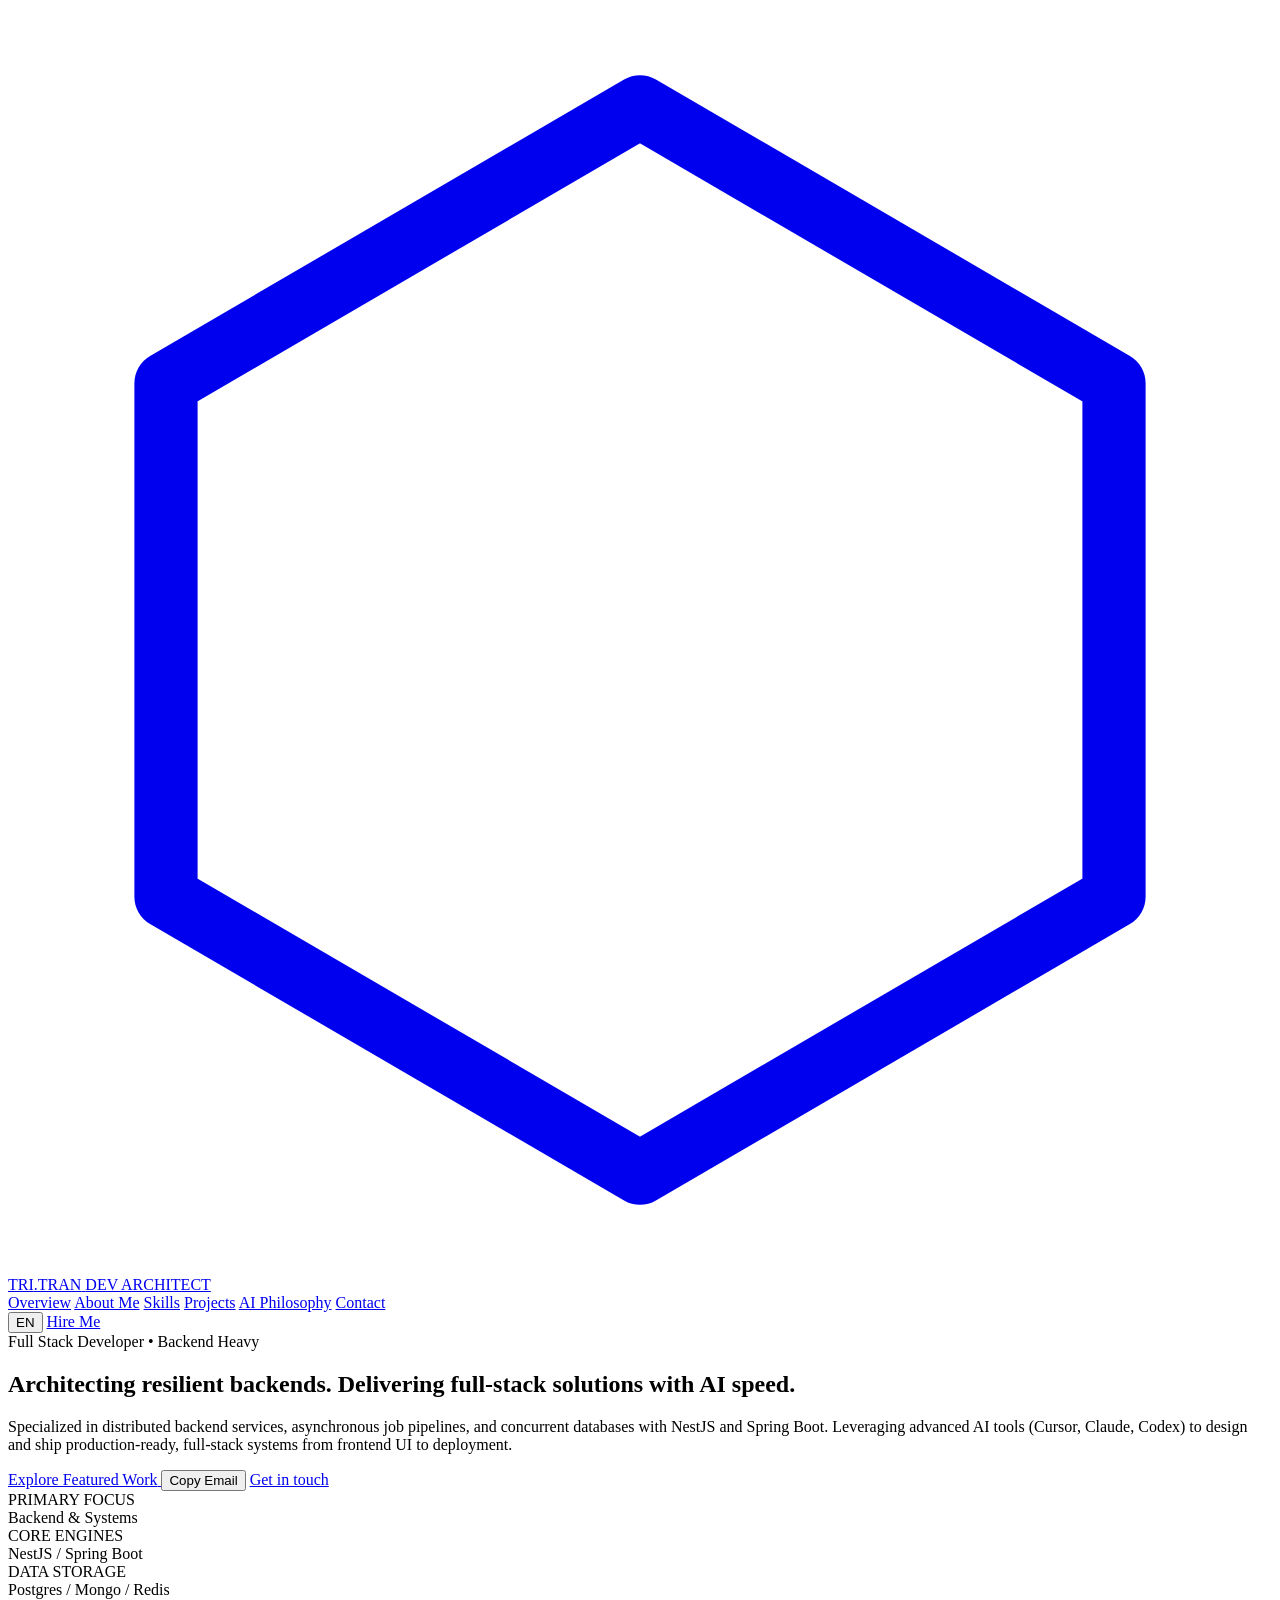
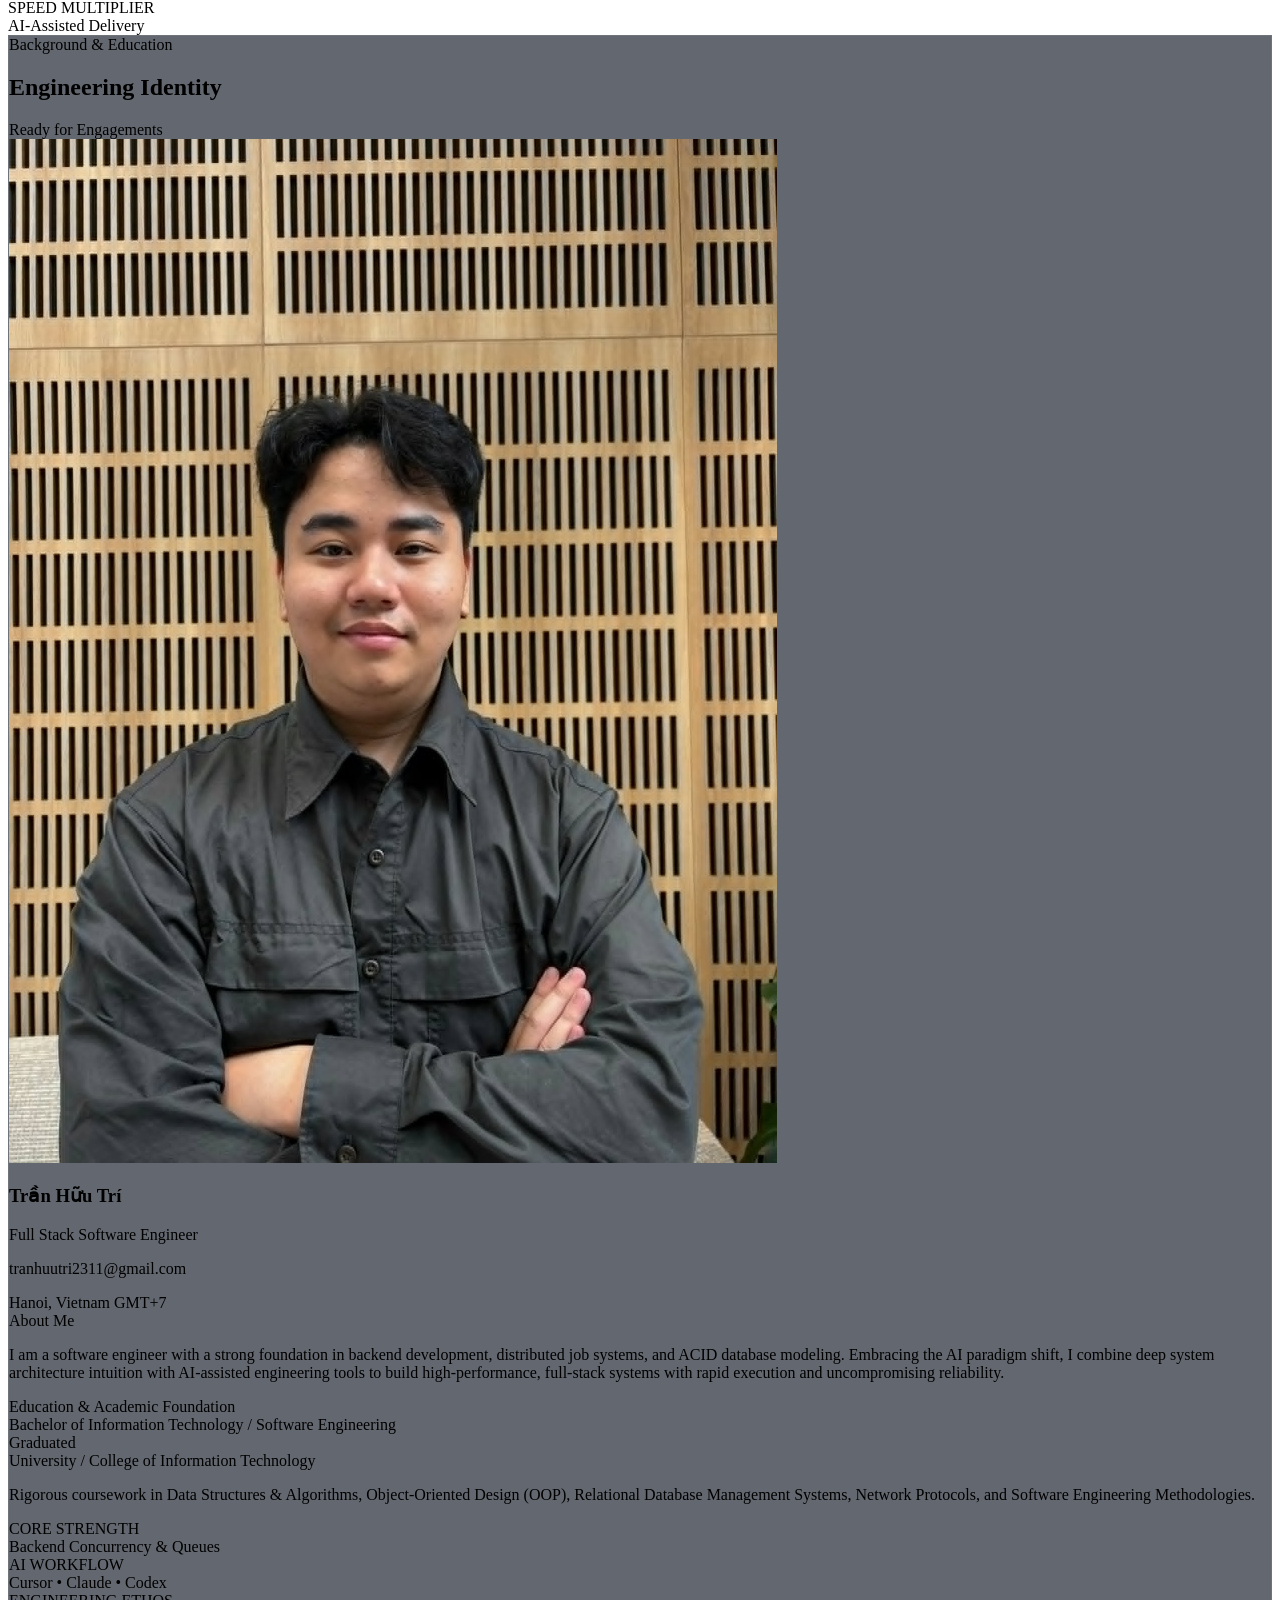
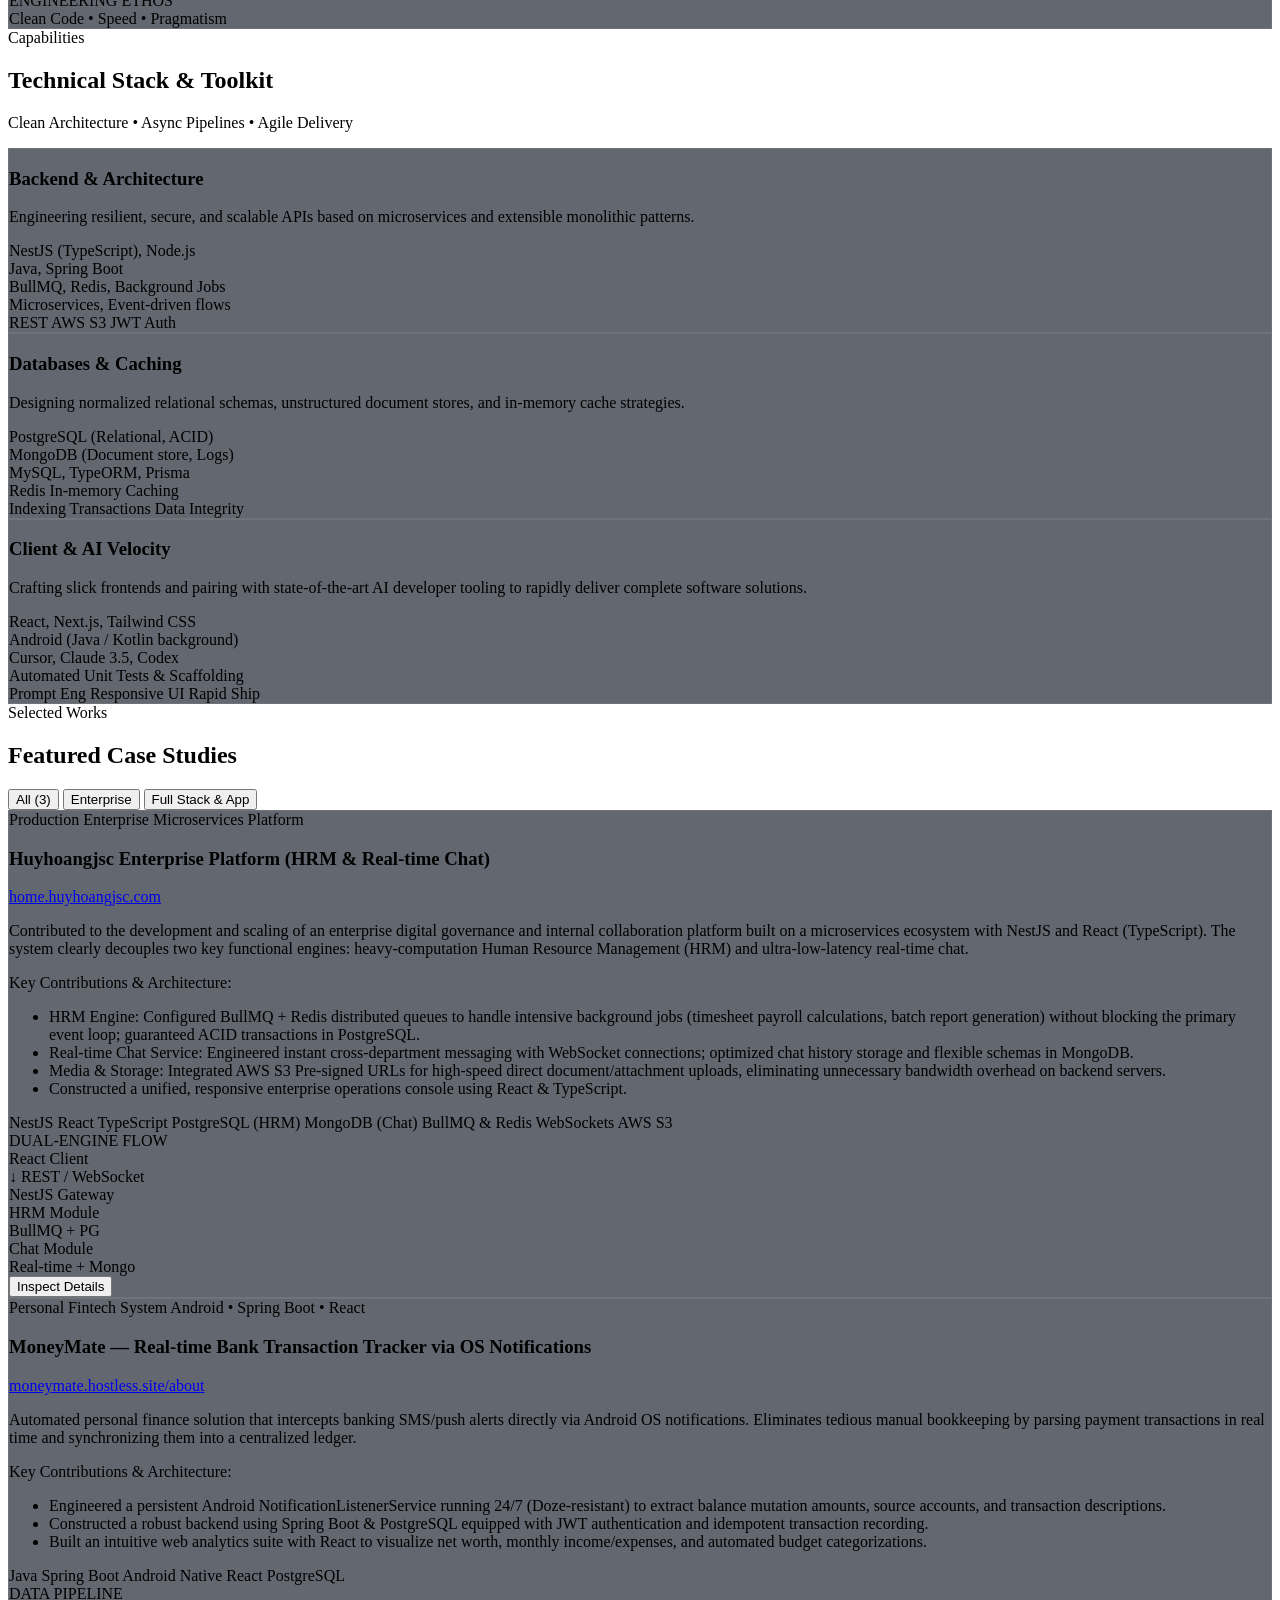
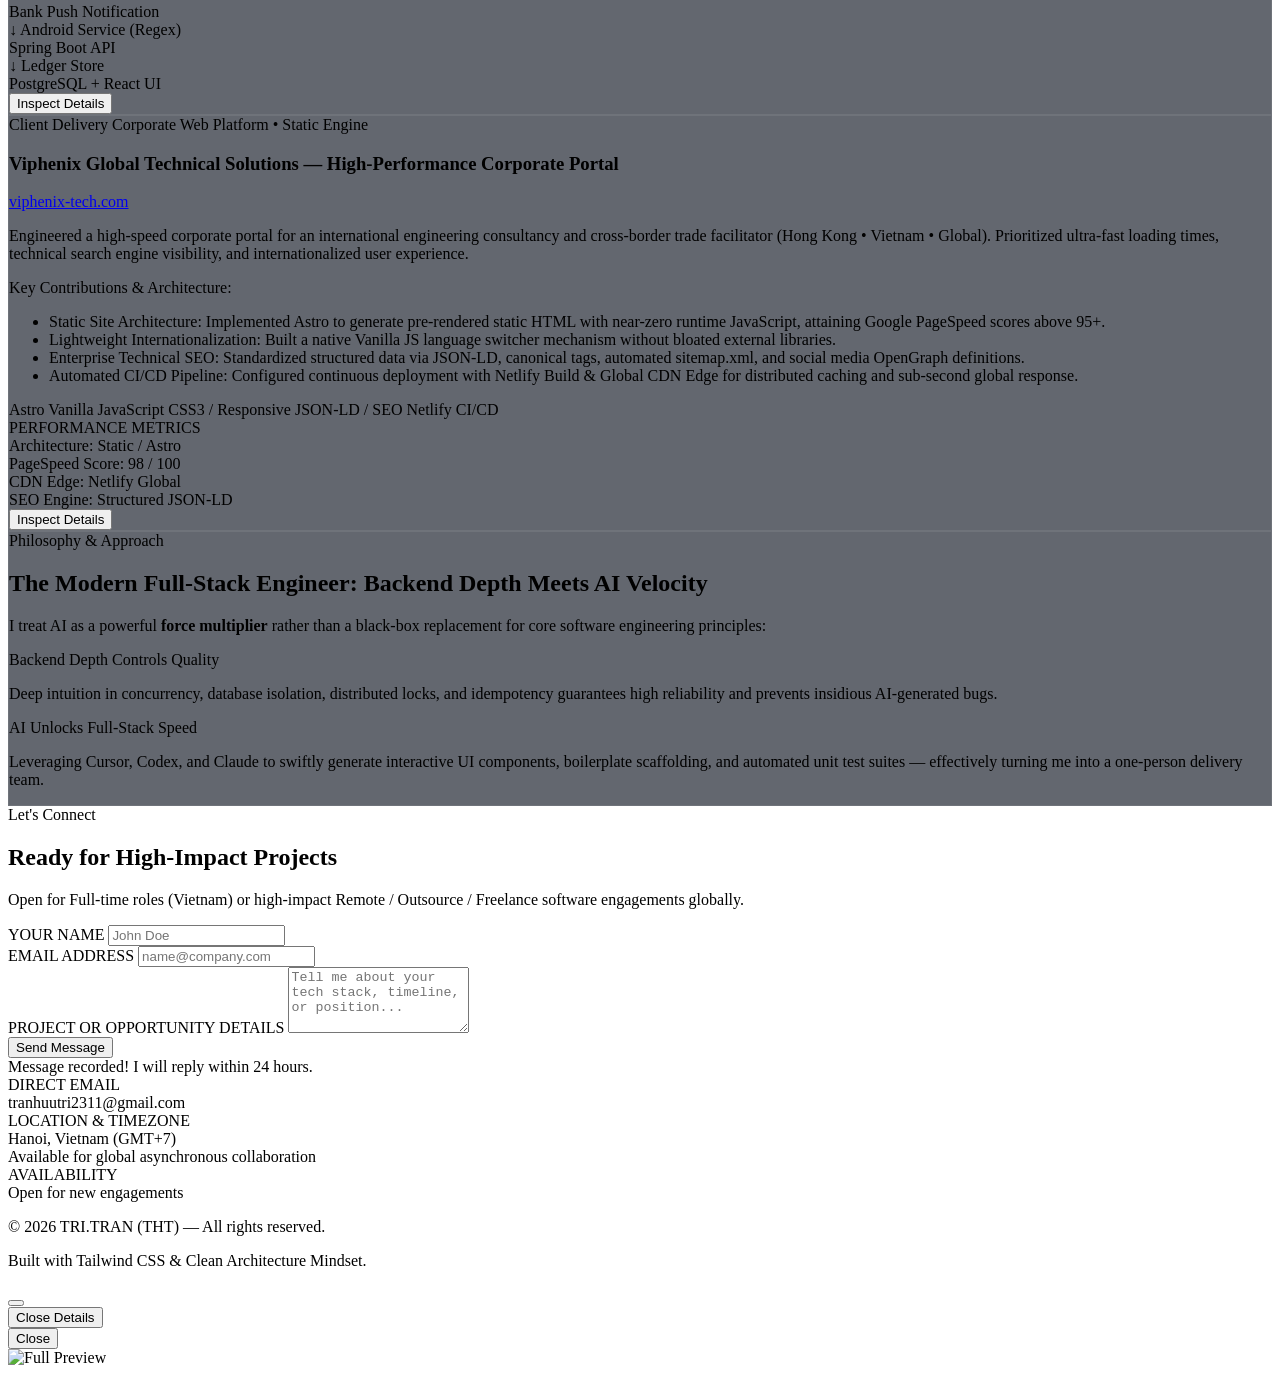
==== commit 82a644f4: "feat: add geometric THT monogram logo to navbar, footer branding, and svg favicon" ====
--- a/index.html
+++ b/index.html
@@ -28,6 +28,8 @@
             }
         }
     </script>
+    <!-- Favicon -->
+    <link rel="icon" type="image/svg+xml" href="assets/favicon.svg">
     <!-- Custom Stylesheet -->
     <link rel="stylesheet" href="css/style.css">
 </head>
@@ -47,9 +49,22 @@
     <!-- Top Sticky Navigation -->
     <header class="sticky top-0 z-40 backdrop-blur-md bg-[#0b0f17]/75 border-b border-white/[0.07] transition-all">
         <div class="max-w-5xl mx-auto px-6 h-16 flex items-center justify-between">
-            <a href="#" class="font-mono text-sm tracking-wider font-semibold text-textPrimary flex items-center gap-2 group">
-                <span class="inline-block w-2 h-2 rounded-full bg-emerald-400 animate-pulse"></span>
-                <span>DEV<span class="text-neutral-500">.LOG</span></span>
+            <a href="#" class="font-mono text-sm tracking-wider font-semibold text-textPrimary flex items-center gap-2.5 group">
+                <!-- Custom Geometric Monogram Logo (THT Core) -->
+                <div class="relative w-8 h-8 rounded-lg bg-gradient-to-br from-white/10 to-white/[0.02] border border-white/15 p-1 flex items-center justify-center shadow-inner group-hover:border-cyan-400/50 group-hover:shadow-[0_0_12px_rgba(56,189,248,0.25)] transition-all duration-300">
+                    <svg viewBox="0 0 32 32" fill="none" xmlns="http://www.w3.org/2000/svg" class="w-5 h-5">
+                        <!-- Hexagonal Structural Frame -->
+                        <path d="M16 2.5L28 9.5V22.5L16 29.5L4 22.5V9.5L16 2.5Z" stroke="currentColor" stroke-width="1.6" class="text-neutral-400 group-hover:text-cyan-400 transition-colors" stroke-linejoin="round"/>
+                        <!-- Monogram 'T' and 'H' interwoven structure -->
+                        <path d="M10 11H22M16 11V22M11 16H21M11 13V21M21 13V21" stroke="white" stroke-width="1.8" stroke-linecap="round" stroke-linejoin="round"/>
+                        <!-- Center Core Accent Point -->
+                        <circle cx="16" cy="16" r="1.5" class="fill-cyan-400 animate-pulse"/>
+                    </svg>
+                </div>
+                <div class="flex flex-col">
+                    <span class="text-xs font-bold tracking-widest text-white leading-none">TRI<span class="text-cyan-400">.TRAN</span></span>
+                    <span class="text-[9px] text-neutral-500 font-mono tracking-tighter leading-tight mt-0.5">DEV ARCHITECT</span>
+                </div>
             </a>
 
             <!-- Desktop Nav Links -->
@@ -676,7 +691,7 @@
 
             <!-- Footer copyright -->
             <div class="pt-10 border-t border-surfaceBorder/60 flex flex-col sm:flex-row items-center justify-between gap-4 text-xs font-mono text-neutral-500">
-                <p>&copy; 2026 Developer Portfolio. Minimalist Monochrome Edition.</p>
+                <p>&copy; 2026 TRI.TRAN (THT) — All rights reserved.</p>
                 <p data-i18n="footer.sub">Built with Tailwind CSS &amp; Clean Architecture Mindset.</p>
             </div>
         </section>
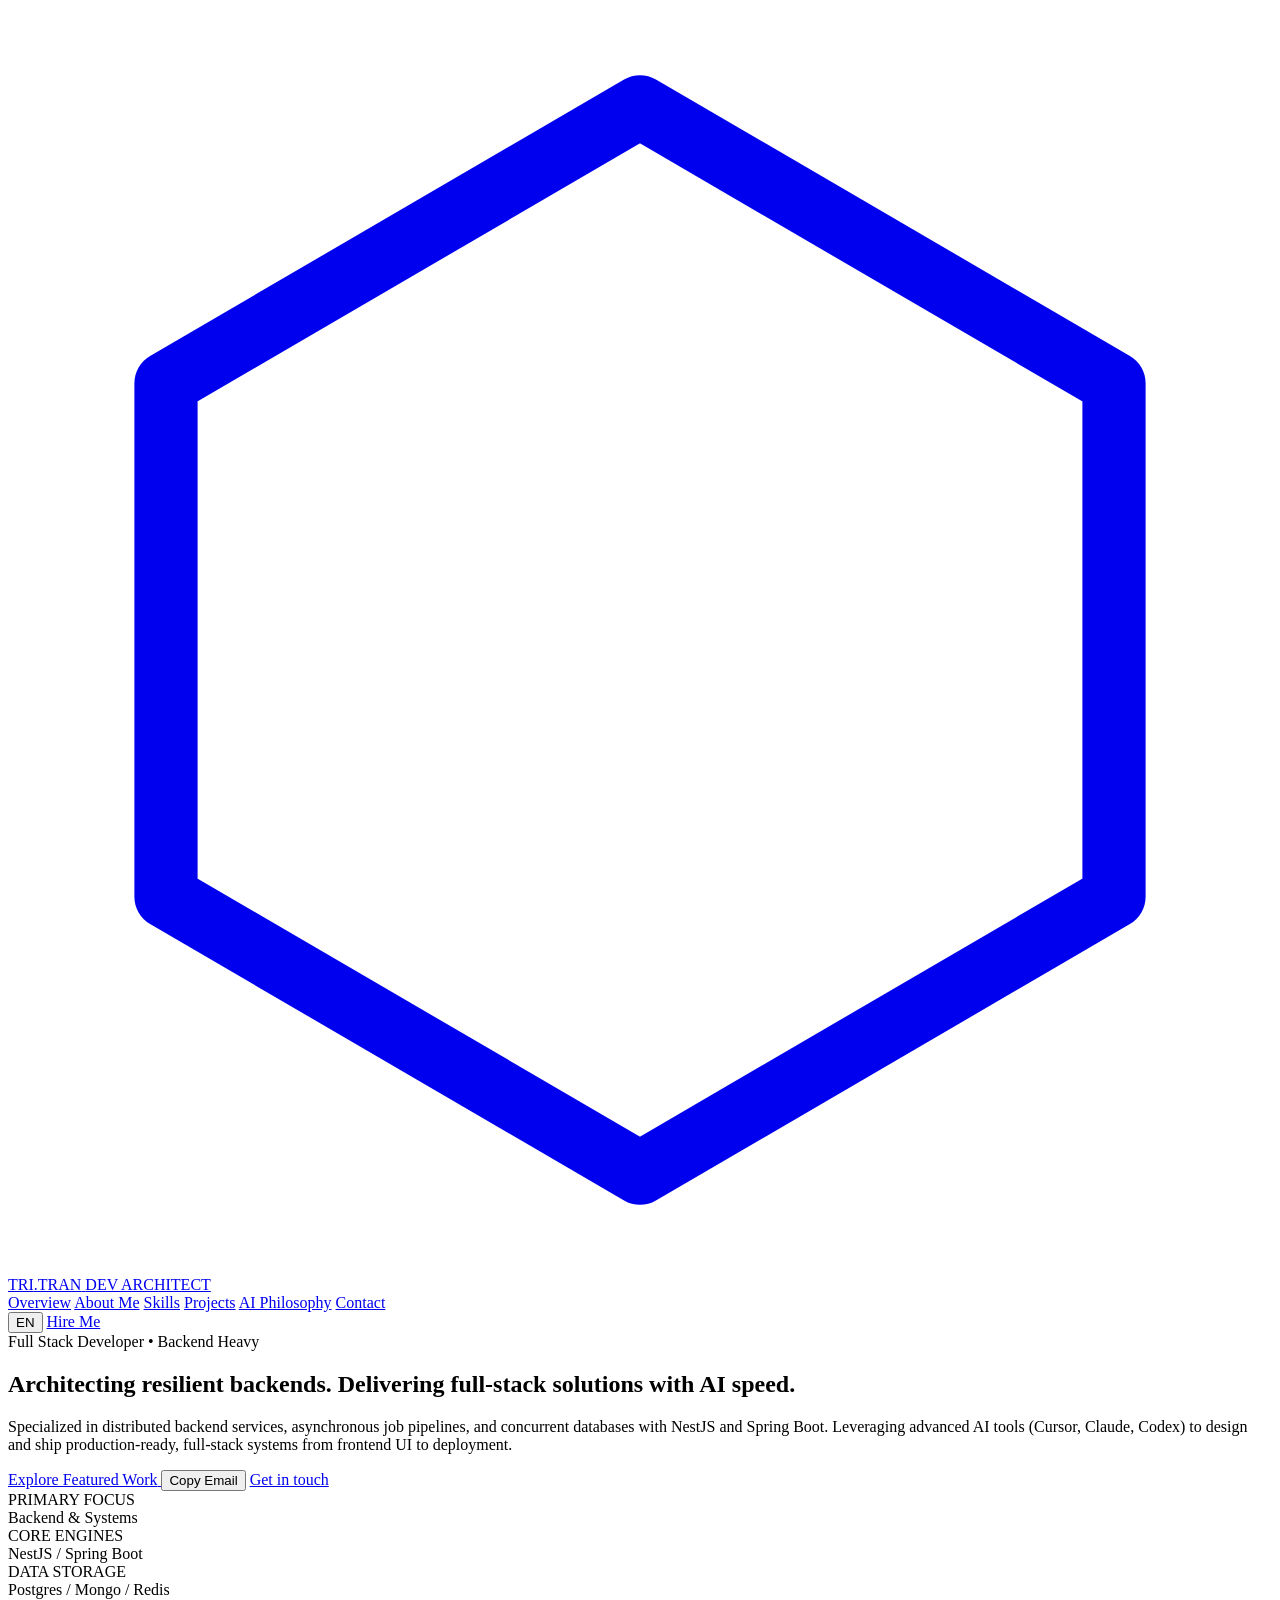
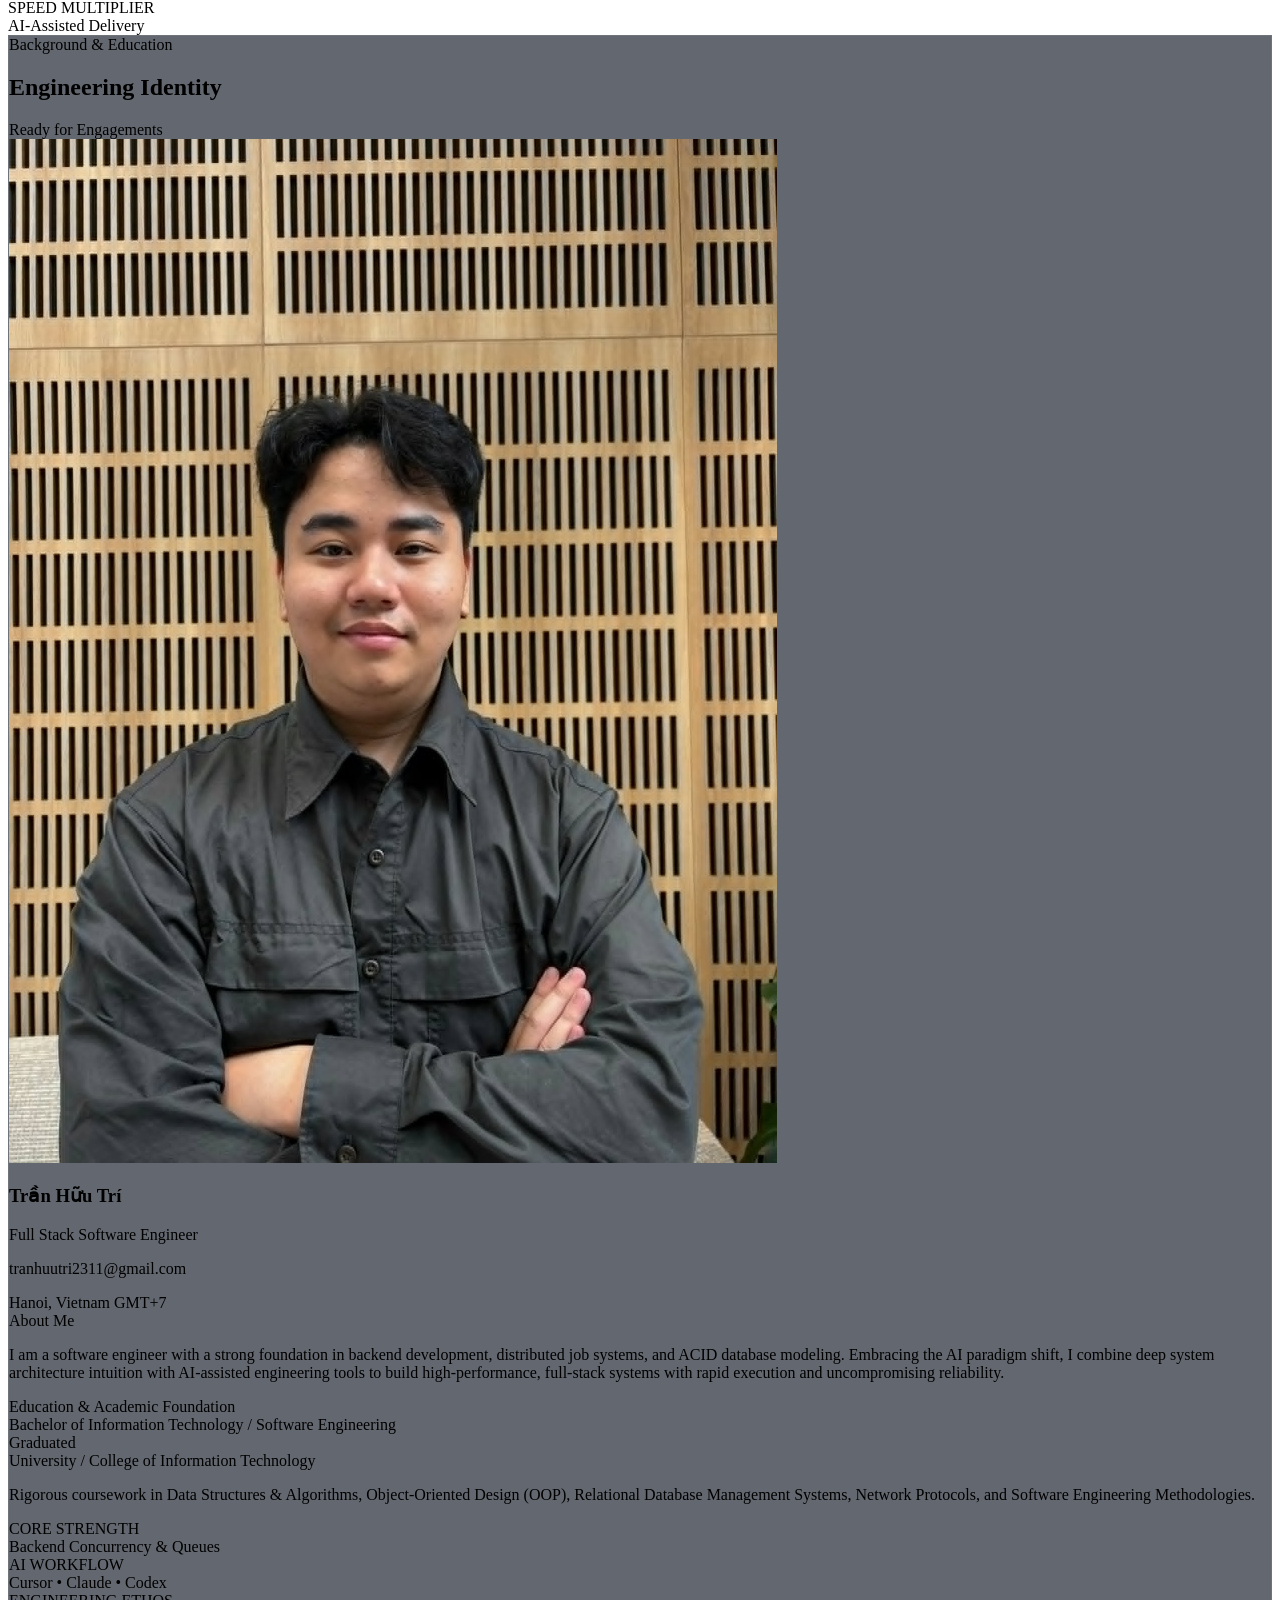
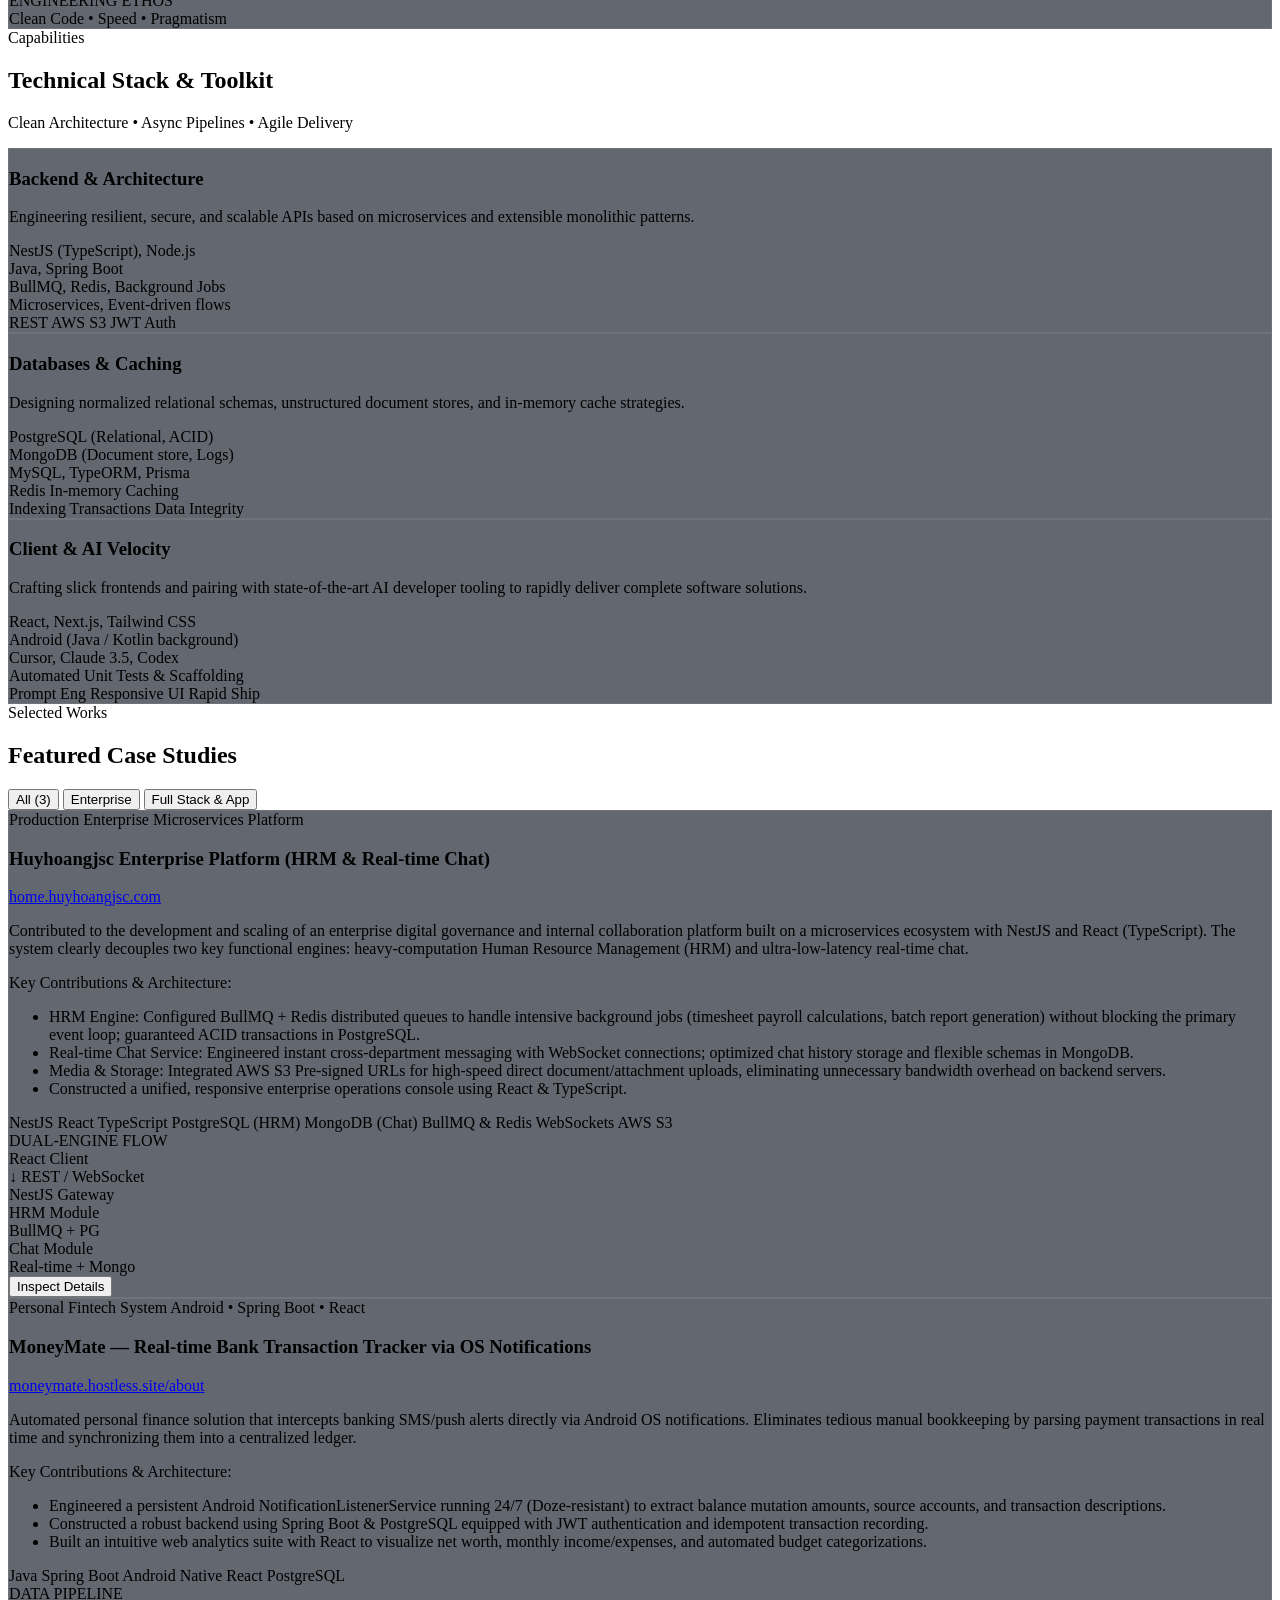
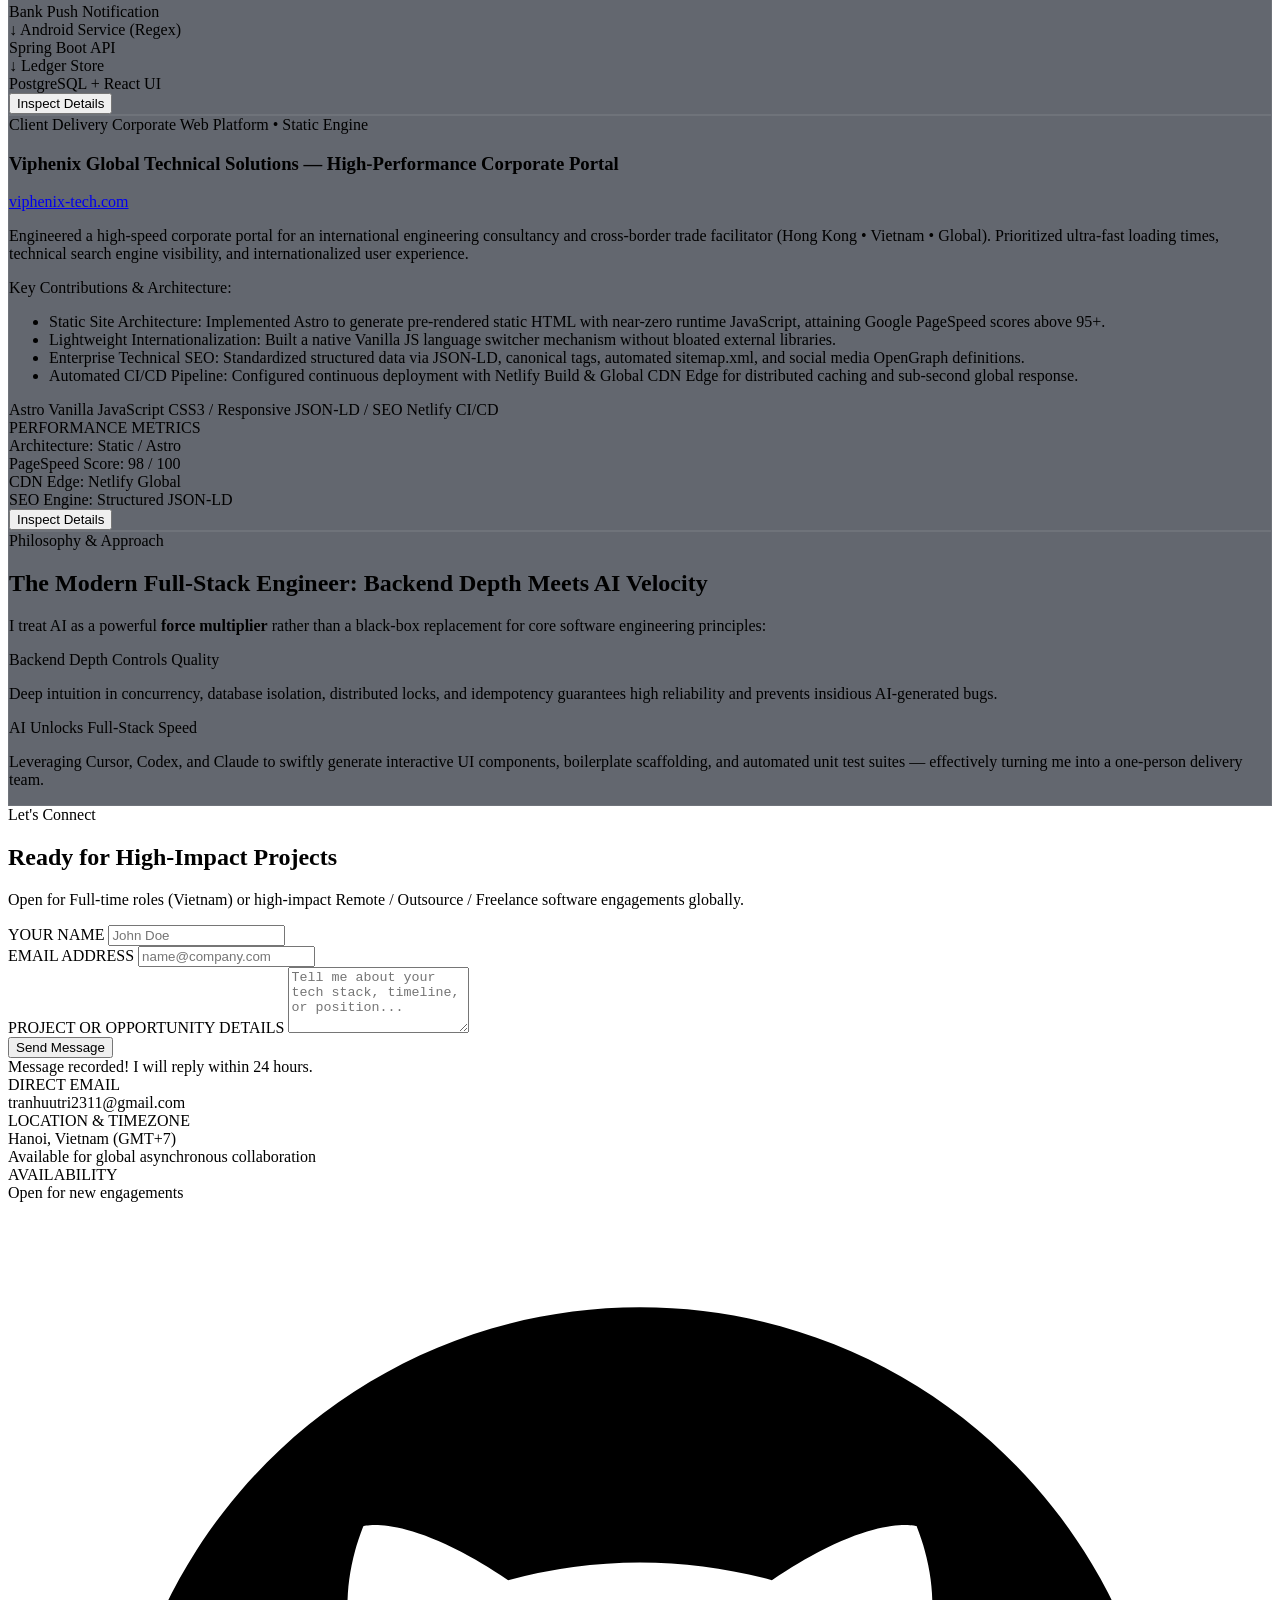
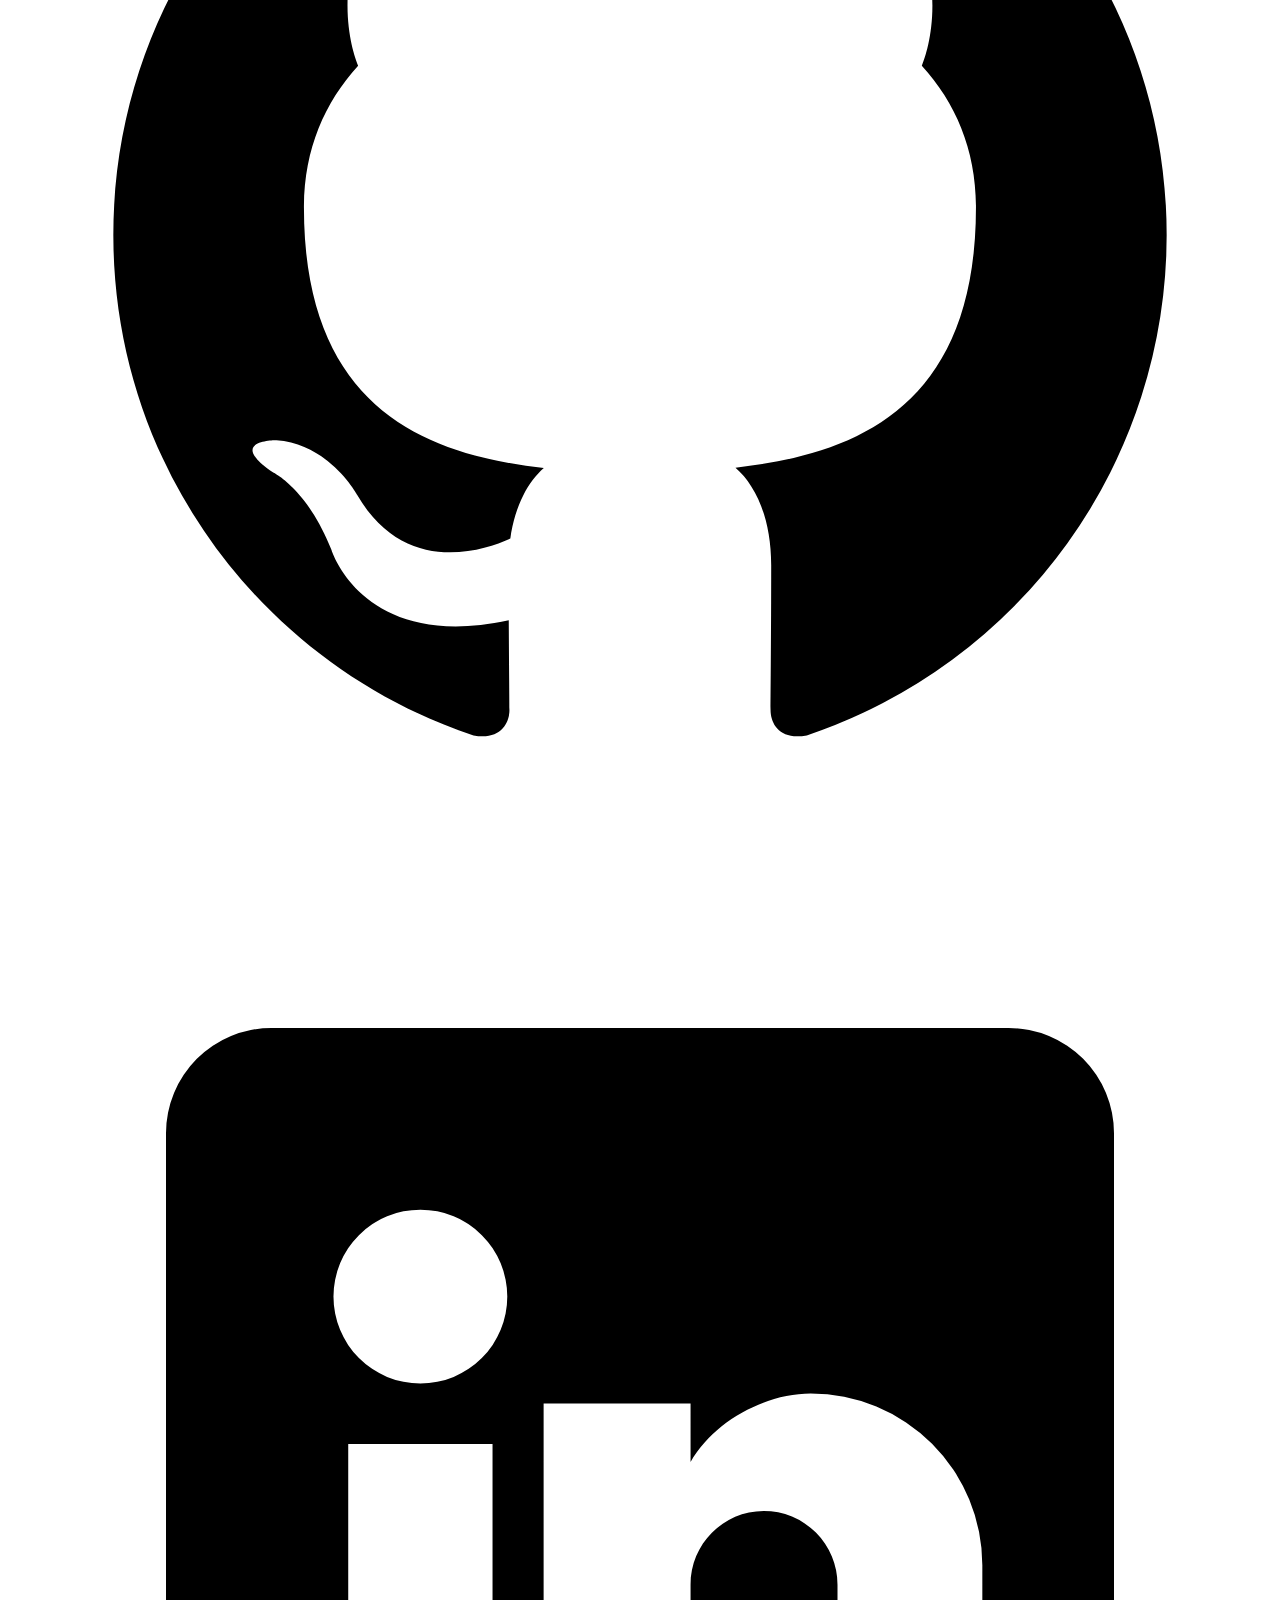
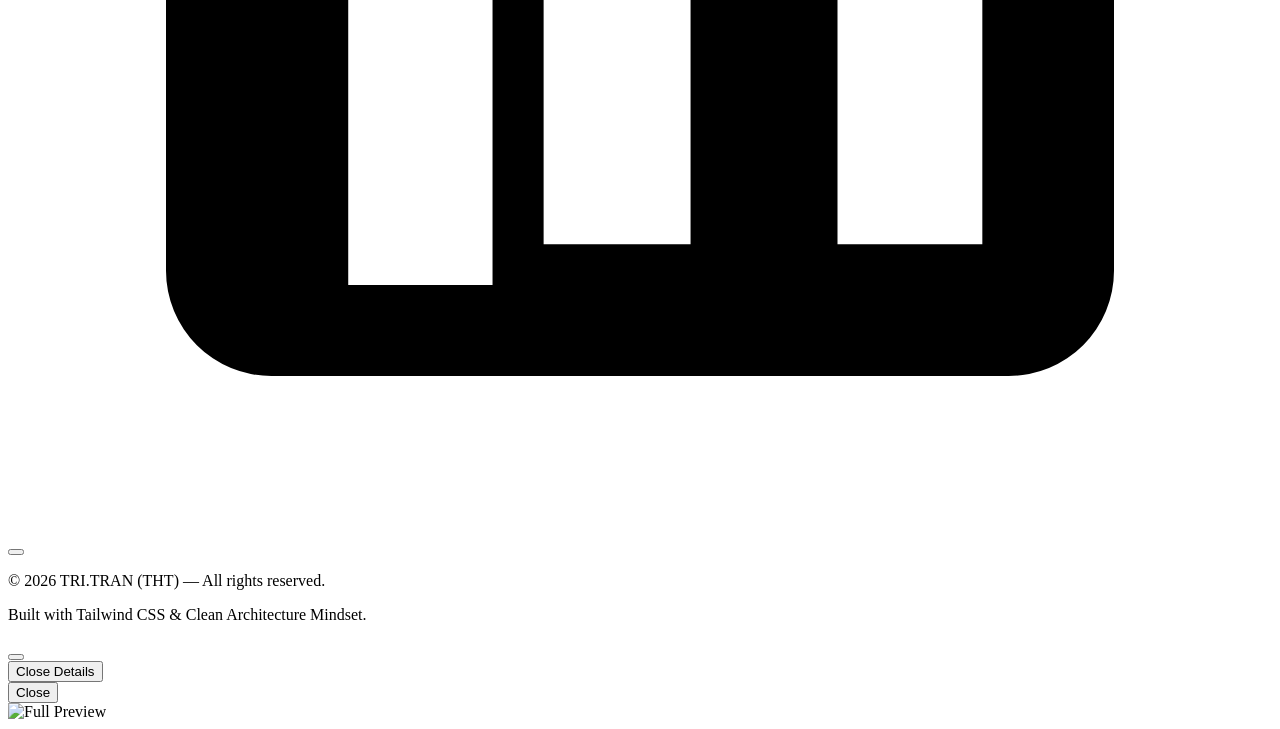
==== commit 9a436b0e: "feat: add github & linkedin links with svg icons and smart direct email action" ====
--- a/index.html
+++ b/index.html
@@ -675,16 +675,26 @@
                     </div>
 
                     <!-- External Profiles -->
-                    <div class="flex items-center gap-3">
-                        <a href="https://github.com" target="_blank" class="p-2.5 rounded-lg border border-surfaceBorder bg-surface hover:border-neutral-400 text-neutral-400 hover:text-white transition-all flex items-center justify-center">
-                            <i data-lucide="github" class="w-4 h-4"></i>
+                    <div class="flex items-center gap-3 relative">
+                        <!-- GitHub -->
+                        <a href="https://github.com/tranhuutri2311-a11y" target="_blank" rel="noopener noreferrer" class="p-2.5 rounded-lg border border-surfaceBorder bg-surface hover:border-neutral-400 text-neutral-400 hover:text-white transition-all flex items-center justify-center group" title="GitHub: tranhuutri2311-a11y">
+                            <svg class="w-4 h-4 fill-current transition-transform duration-200 group-hover:scale-110" viewBox="0 0 24 24" aria-hidden="true">
+                                <path fill-rule="evenodd" clip-rule="evenodd" d="M12 2C6.477 2 2 6.484 2 12.017c0 4.425 2.865 8.18 6.839 9.504.5.092.682-.217.682-.483 0-.237-.008-.868-.013-1.703-2.782.605-3.369-1.343-3.369-1.343-.454-1.158-1.11-1.466-1.11-1.466-.908-.62.069-.608.069-.608 1.003.07 1.53 1.032 1.53 1.032.892 1.53 2.341 1.088 2.91.832.092-.647.35-1.088.636-1.338-2.22-.253-4.555-1.113-4.555-4.951 0-1.093.39-1.988 1.029-2.688-.103-.253-.446-1.272.098-2.65 0 0 .84-.27 2.75 1.026A9.564 9.564 0 0112 6.844c.85.004 1.705.115 2.504.337 1.909-1.296 2.747-1.027 2.747-1.027.546 1.379.202 2.398.1 2.651.64.7 1.028 1.595 1.028 2.688 0 3.848-2.339 4.695-4.566 4.943.359.309.678.92.678 1.855 0 1.338-.012 2.419-.012 2.747 0 .268.18.58.688.482A10.019 10.019 0 0022 12.017C22 6.484 17.522 2 12 2z"/>
+                            </svg>
                         </a>
-                        <a href="https://linkedin.com" target="_blank" class="p-2.5 rounded-lg border border-surfaceBorder bg-surface hover:border-neutral-400 text-neutral-400 hover:text-white transition-all flex items-center justify-center">
-                            <i data-lucide="linkedin" class="w-4 h-4"></i>
+                        <!-- LinkedIn -->
+                        <a href="https://www.linkedin.com/in/h%E1%BB%AFu-tr%C3%AD-tr%E1%BA%A7n-4563872b6/" target="_blank" rel="noopener noreferrer" class="p-2.5 rounded-lg border border-surfaceBorder bg-surface hover:border-neutral-400 text-neutral-400 hover:text-white transition-all flex items-center justify-center group" title="LinkedIn: Hữu Trí Trần">
+                            <svg class="w-4 h-4 fill-current transition-transform duration-200 group-hover:scale-110" viewBox="0 0 24 24" aria-hidden="true">
+                                <path d="M19 3a2 2 0 0 1 2 2v14a2 2 0 0 1-2 2H5a2 2 0 0 1-2-2V5a2 2 0 0 1 2-2h14m-.5 15.5v-5.3a3.26 3.26 0 0 0-3.26-3.26c-.85 0-1.84.52-2.28 1.3v-1.11h-2.79v8.37h2.79v-4.93c0-.77.62-1.4 1.39-1.4a1.4 1.4 0 0 1 1.4 1.4v4.93h2.75M6.46 10.9v8.37H9.2V10.9H6.46M7.83 6.45a1.65 1.65 0 1 0 0 3.3 1.65 1.65 0 0 0 0-3.3z"/>
+                            </svg>
                         </a>
-                        <a href="mailto:tranhuutri2311@gmail.com" class="p-2.5 rounded-lg border border-surfaceBorder bg-surface hover:border-neutral-400 text-neutral-400 hover:text-white transition-all flex items-center justify-center" title="Send email to tranhuutri2311@gmail.com">
-                            <i data-lucide="mail" class="w-4 h-4"></i>
-                        </a>
+                        <!-- Direct Email (Copy & Compose in Web) -->
+                        <div class="relative">
+                            <button type="button" onclick="openDirectEmail(event)" class="p-2.5 rounded-lg border border-surfaceBorder bg-surface hover:border-neutral-400 text-neutral-400 hover:text-white transition-all flex items-center justify-center group" title="Click để gửi email / sao chép: tranhuutri2311@gmail.com">
+                                <i data-lucide="mail" class="w-4 h-4 transition-transform duration-200 group-hover:scale-110"></i>
+                            </button>
+                            <span id="email-tooltip" class="absolute -top-9 right-0 px-2.5 py-1 rounded bg-[#09090b] border border-surfaceBorder text-[11px] font-mono text-cyan-400 opacity-0 pointer-events-none transition-all duration-200 whitespace-nowrap shadow-2xl z-20"></span>
+                        </div>
                     </div>
                 </div>
             </div>
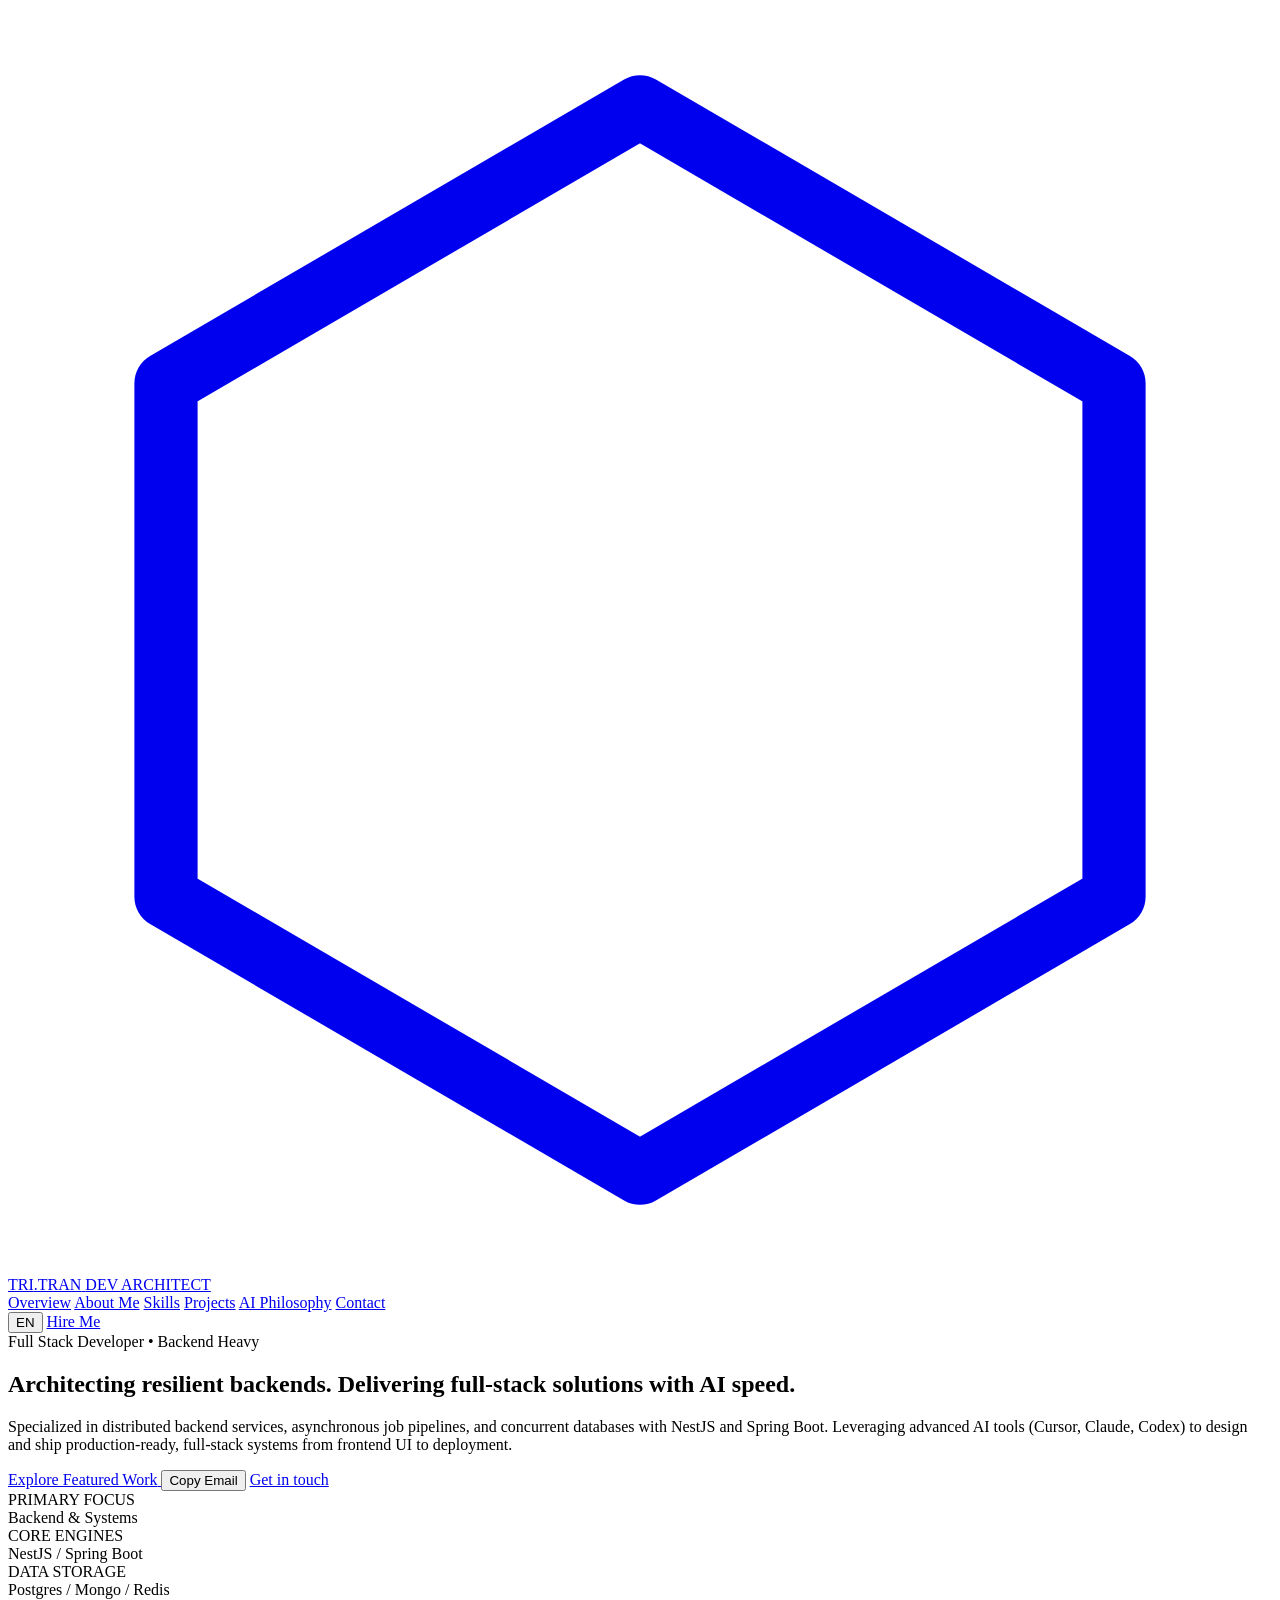
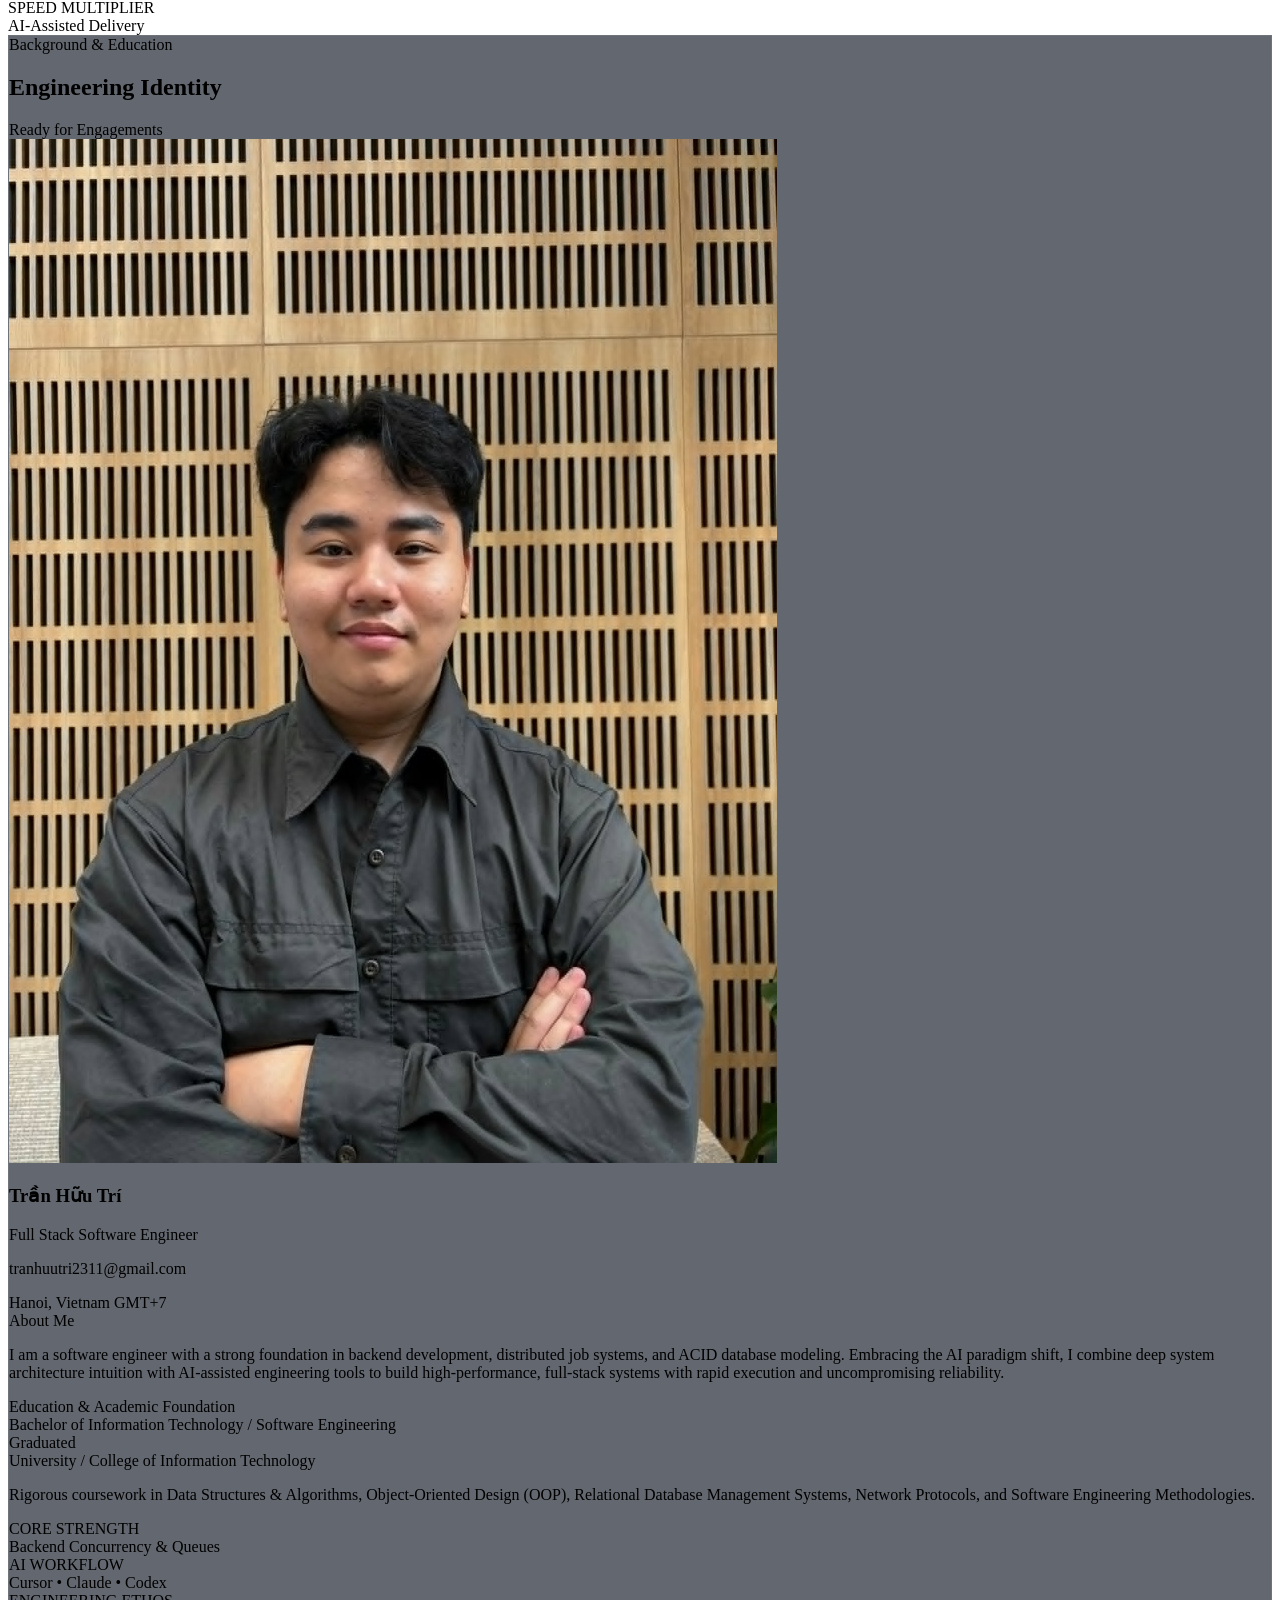
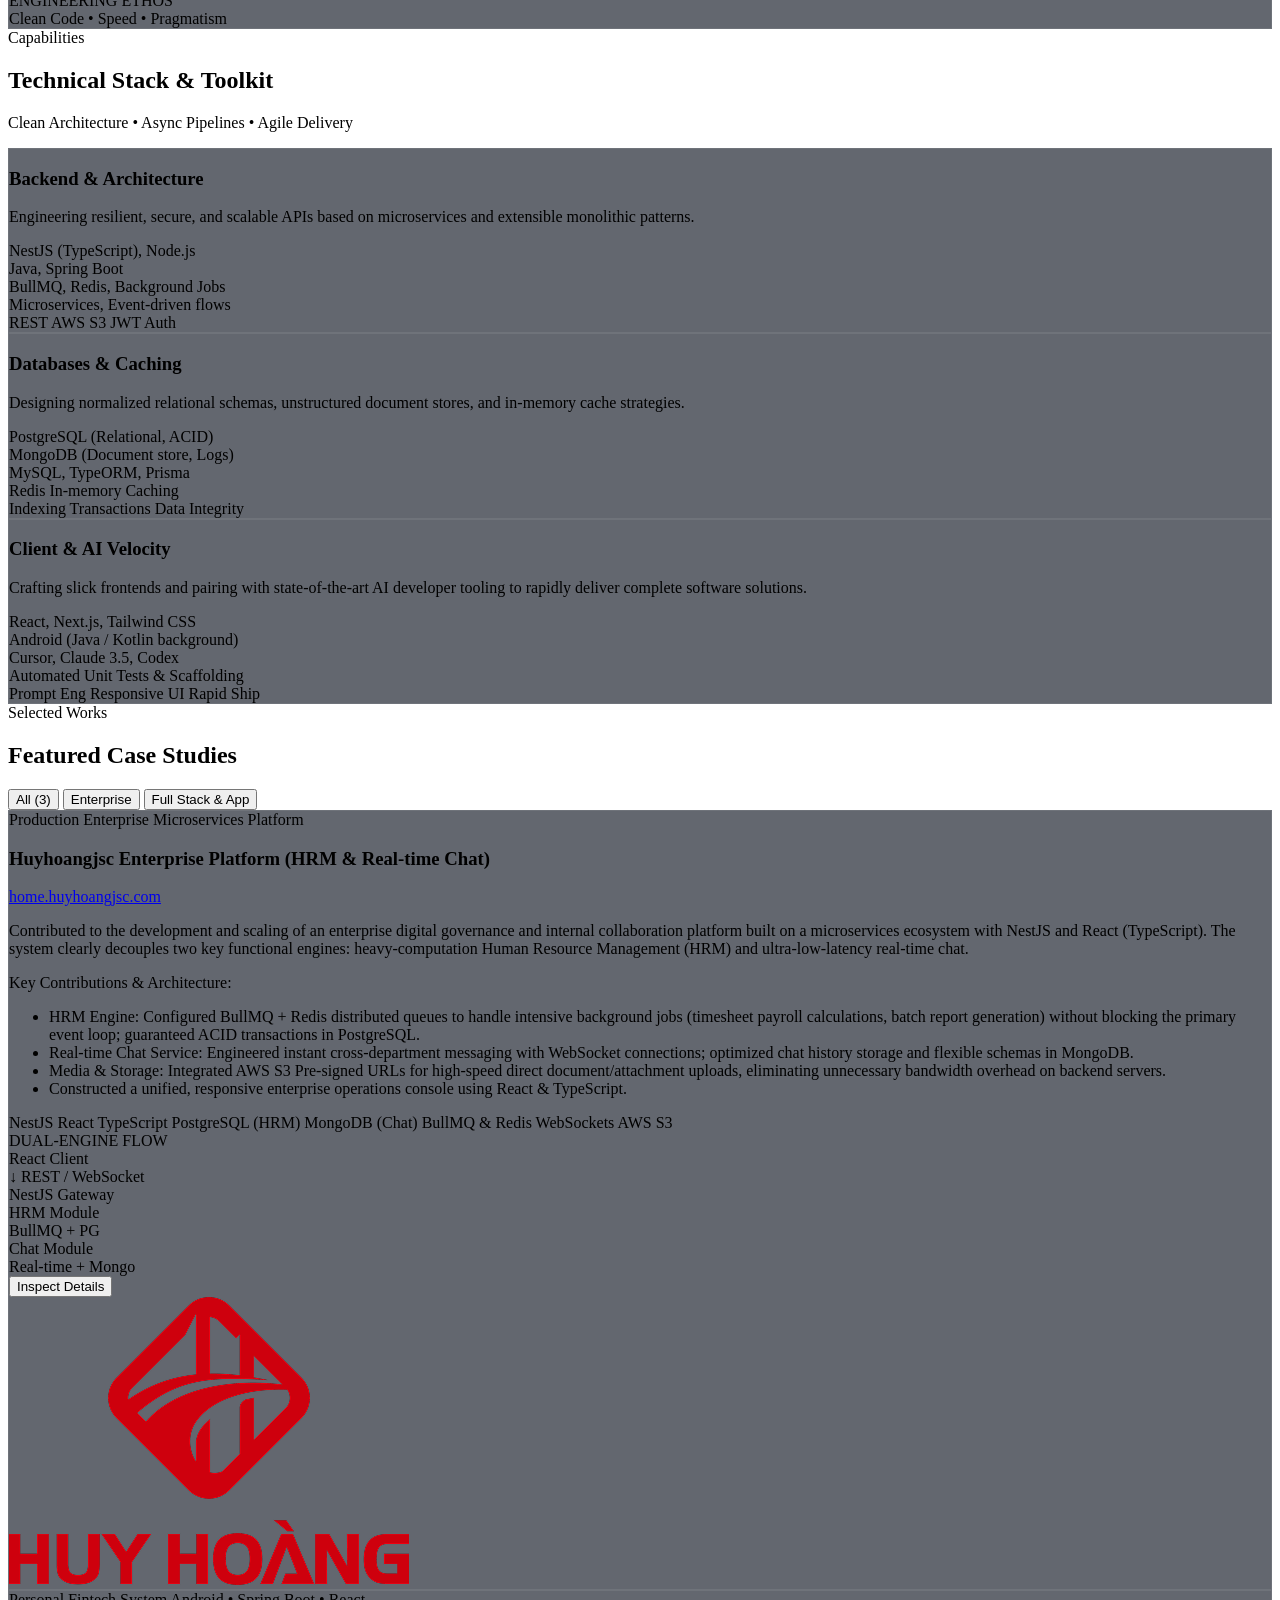
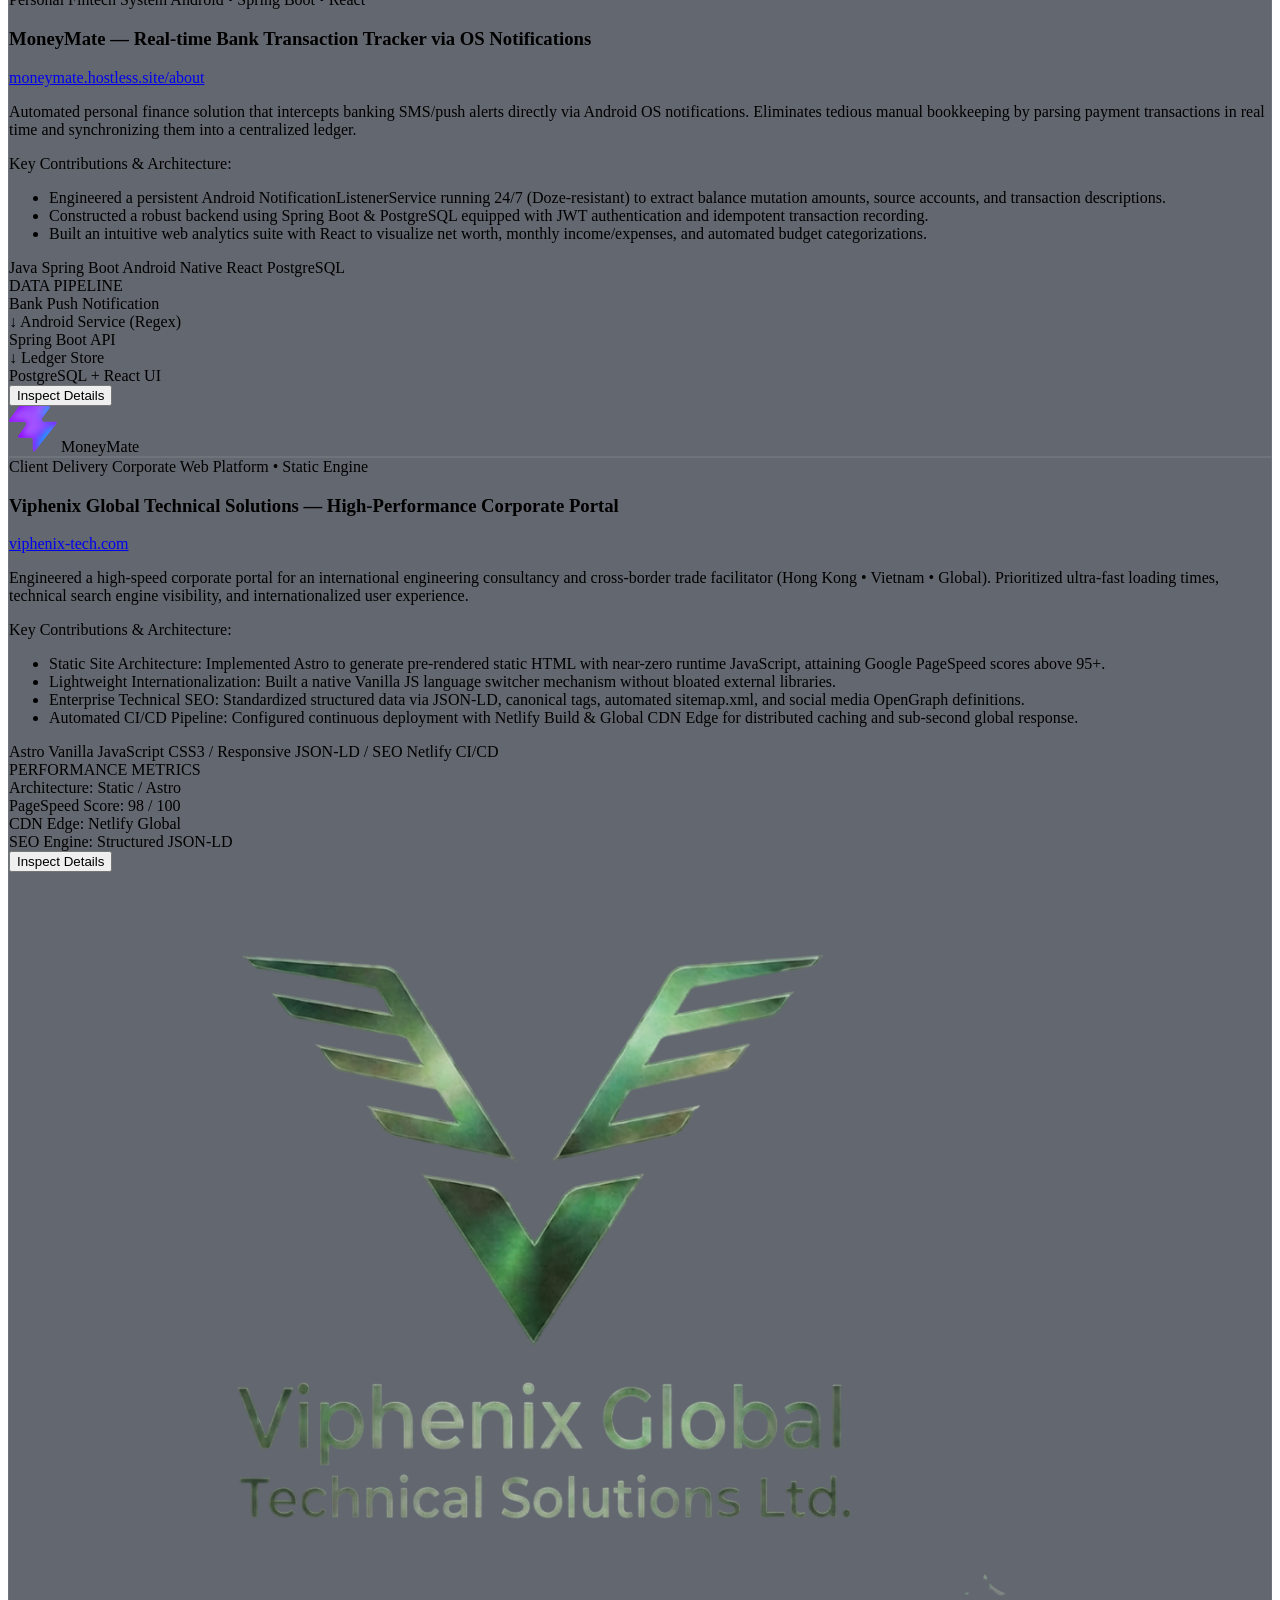
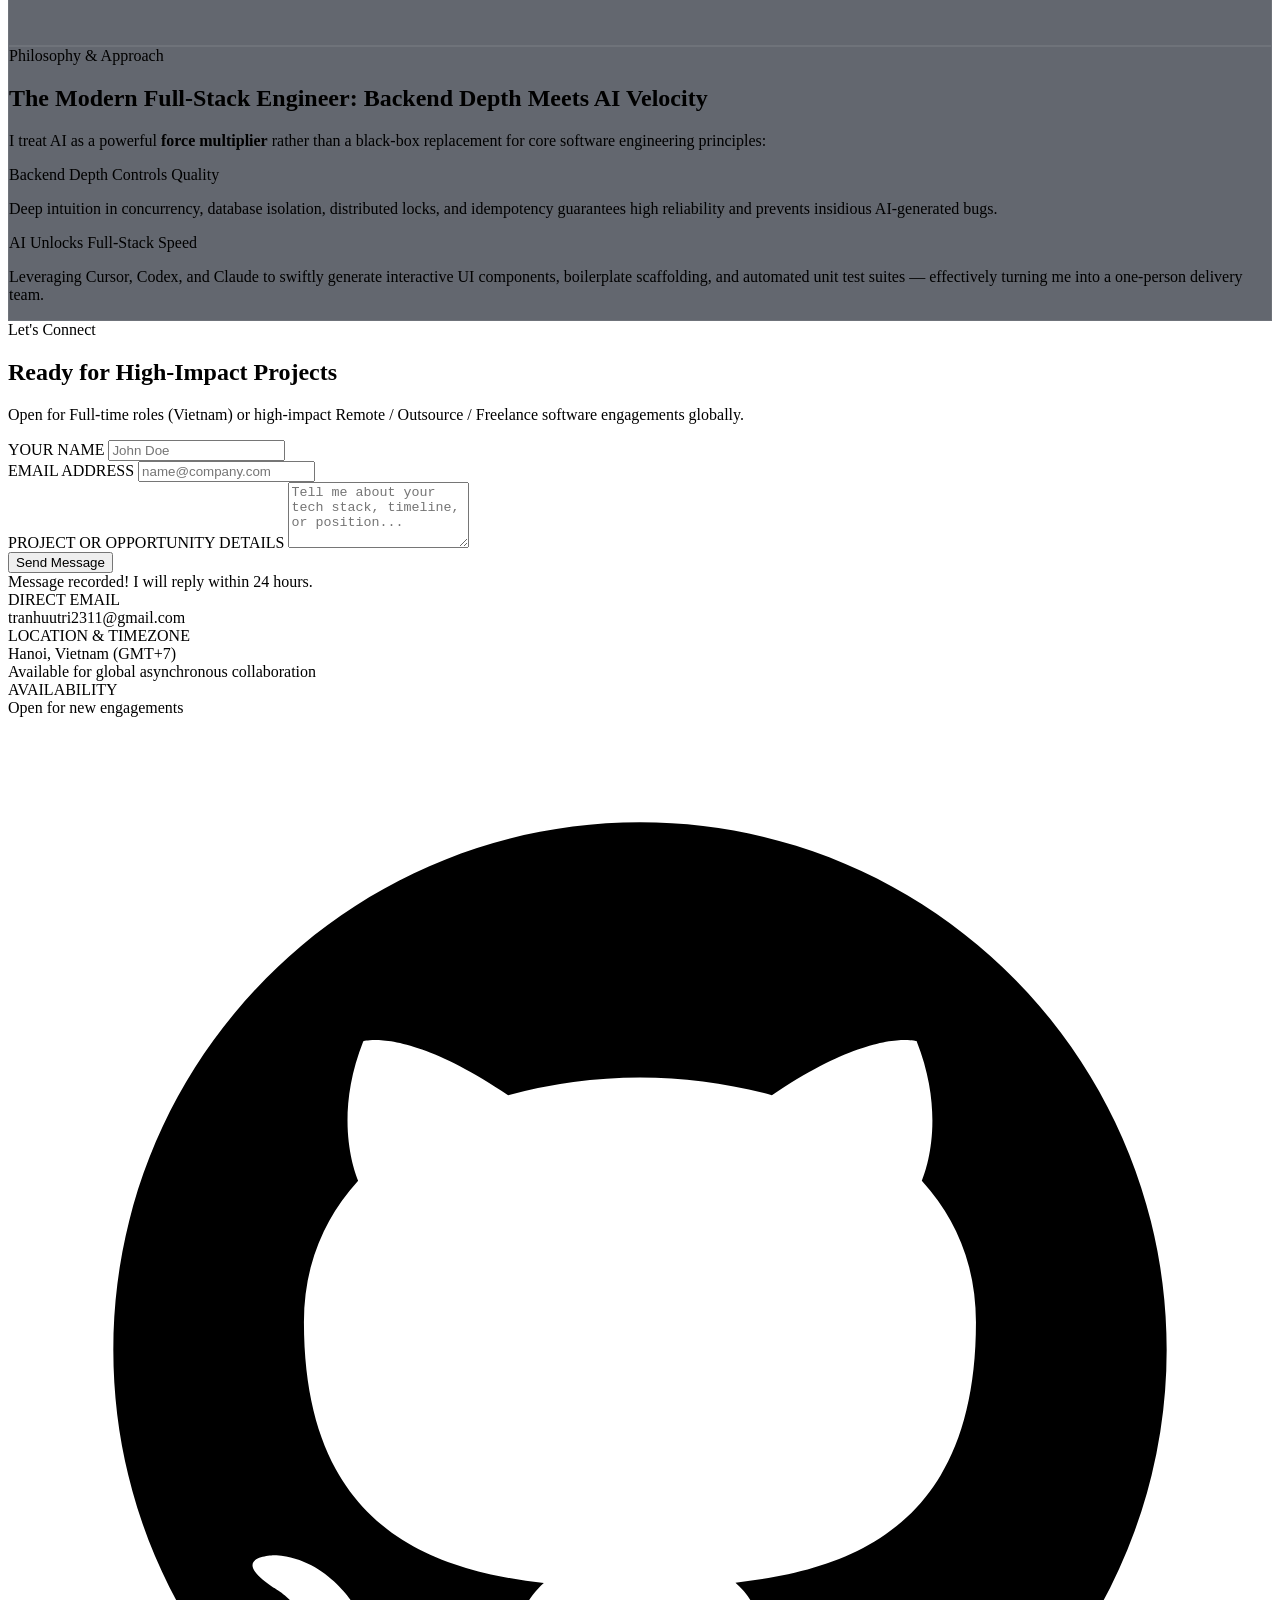
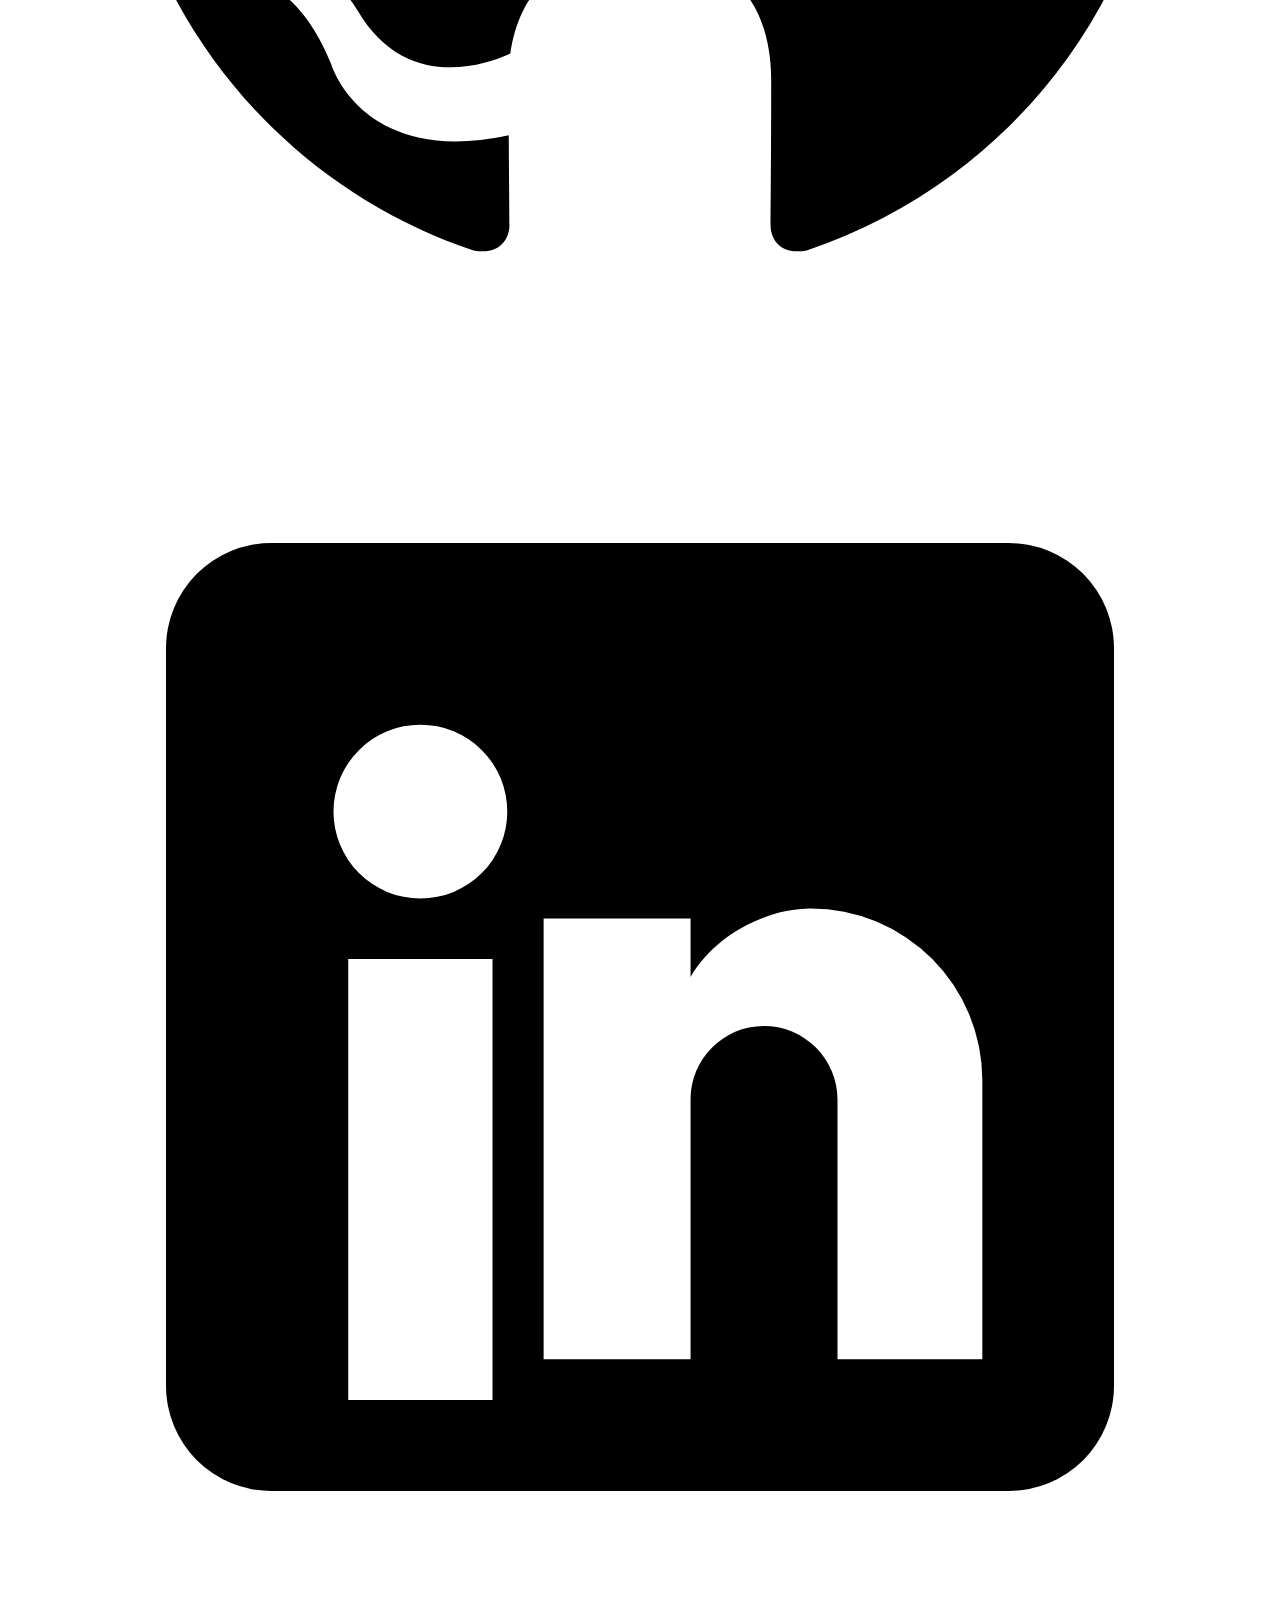
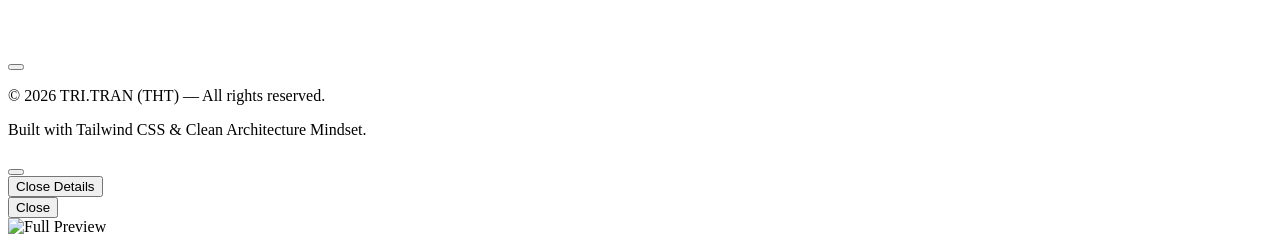
==== commit 7e57d64d: "feat: add project logos to the bottom-right of project cards (Huyhoang, MoneyMate, Viphenix)" ====
--- a/index.html
+++ b/index.html
@@ -175,7 +175,7 @@
                             <img src="assets/avatar.jpg" 
                                  alt="Trần Hữu Trí Avatar" 
                                  id="user-avatar"
-                                 class="w-full h-full object-cover object-[50%_20%] grayscale contrast-110 hover:grayscale-0 transition-all duration-500 cursor-pointer"
+                                 class="w-full h-full object-cover object-[50%_20%] transition-all duration-300 cursor-pointer hover:scale-105"
                                  onclick="openImageModal('assets/avatar.jpg', 'Trần Hữu Trí — Full Stack Software Engineer')"
                                  title="Click to view avatar"
                                  onerror="this.src='https://placehold.co/400x400/18181b/fafafa?text=TRI+TRAN'">
@@ -379,7 +379,7 @@
 
                 <!-- PROJECT 1: Huyhoangjsc Enterprise Platform -->
                 <article class="project-item p-6 sm:p-8 rounded-xl glass-panel group" data-type="backend">
-                    <div class="flex flex-col lg:flex-row lg:items-start justify-between gap-6">
+                    <div class="flex flex-col lg:flex-row lg:items-stretch justify-between gap-6">
                         <div class="space-y-4 max-w-2xl">
                             <div class="flex items-center gap-3">
                                 <span class="px-2.5 py-0.5 rounded text-[11px] font-mono bg-sky-500/10 text-sky-300 border border-sky-500/20" data-i18n="p1.badge">Production Enterprise</span>
@@ -424,37 +424,47 @@
                             </div>
                         </div>
 
-                        <!-- Sidebar Action / Mini Architecture Diagram -->
-                        <div class="lg:w-64 w-full flex-shrink-0 bg-surfaceMuted/50 border border-surfaceBorder/60 p-4 rounded-lg flex flex-col justify-between">
-                            <div class="font-mono text-xs space-y-3">
-                                <div class="text-neutral-400 font-semibold border-b border-surfaceBorder/60 pb-2">DUAL-ENGINE FLOW</div>
-                                <div class="text-[11px] text-neutral-400 space-y-1">
-                                    <div class="p-1.5 rounded bg-surface border border-surfaceBorder text-center">React Client</div>
-                                    <div class="text-center text-neutral-600">↓ REST / WebSocket</div>
-                                    <div class="p-1.5 rounded bg-surface border border-surfaceBorder text-center">NestJS Gateway</div>
-                                    <div class="grid grid-cols-2 gap-1 text-[10px] text-center pt-1">
-                                        <div class="p-1 rounded bg-surface border border-surfaceBorder">
-                                            <div class="text-white font-semibold">HRM Module</div>
-                                            <div class="text-neutral-400">BullMQ + PG</div>
-                                        </div>
-                                        <div class="p-1 rounded bg-surface border border-surfaceBorder">
-                                            <div class="text-white font-semibold">Chat Module</div>
-                                            <div class="text-neutral-400">Real-time + Mongo</div>
+                        <!-- Sidebar Action & Brand Logo -->
+                        <div class="lg:w-64 w-full flex-shrink-0 flex flex-col justify-between gap-4">
+                            <!-- Dual-Engine Flow Diagram -->
+                            <div class="bg-surfaceMuted/50 border border-surfaceBorder/60 p-4 rounded-lg flex flex-col justify-between">
+                                <div class="font-mono text-xs space-y-3">
+                                    <div class="text-neutral-400 font-semibold border-b border-surfaceBorder/60 pb-2">DUAL-ENGINE FLOW</div>
+                                    <div class="text-[11px] text-neutral-400 space-y-1">
+                                        <div class="p-1.5 rounded bg-surface border border-surfaceBorder text-center">React Client</div>
+                                        <div class="text-center text-neutral-600">↓ REST / WebSocket</div>
+                                        <div class="p-1.5 rounded bg-surface border border-surfaceBorder text-center">NestJS Gateway</div>
+                                        <div class="grid grid-cols-2 gap-1 text-[10px] text-center pt-1">
+                                            <div class="p-1 rounded bg-surface border border-surfaceBorder">
+                                                <div class="text-white font-semibold">HRM Module</div>
+                                                <div class="text-neutral-400">BullMQ + PG</div>
+                                            </div>
+                                            <div class="p-1 rounded bg-surface border border-surfaceBorder">
+                                                <div class="text-white font-semibold">Chat Module</div>
+                                                <div class="text-neutral-400">Real-time + Mongo</div>
+                                            </div>
                                         </div>
                                     </div>
                                 </div>
-                            </div>
-                            <button onclick="openModal('project1')" class="mt-4 w-full py-2 rounded bg-surface border border-surfaceBorder hover:border-neutral-400 text-xs font-mono text-neutral-300 hover:text-white transition-all flex items-center justify-center gap-1.5">
-                                <span data-i18n="p.inspect_btn">Inspect Details</span>
-                                <i data-lucide="maximize-2" class="w-3.5 h-3.5"></i>
-                            </button>
+                                <button onclick="openModal('project1')" class="mt-4 w-full py-2 rounded bg-surface border border-surfaceBorder hover:border-neutral-400 text-xs font-mono text-neutral-300 hover:text-white transition-all flex items-center justify-center gap-1.5">
+                                    <span data-i18n="p.inspect_btn">Inspect Details</span>
+                                    <i data-lucide="maximize-2" class="w-3.5 h-3.5"></i>
+                                </button>
+                            </div>
+
+                            <!-- Project Brand Logo (Bottom Right) -->
+                            <div class="flex items-center justify-end self-end pt-2">
+                                <div class="px-3.5 py-1.5 rounded-xl bg-white/[0.92] border border-white/30 backdrop-blur-md flex items-center shadow-md hover:bg-white transition-all group/logo">
+                                    <img src="assets/logo-huyhoang.png" alt="Huy Hoang JSC" class="h-8 w-auto max-w-[130px] object-contain transition-transform duration-300 group-hover/logo:scale-105">
+                                </div>
+                            </div>
                         </div>
                     </div>
                 </article>
 
                 <!-- PROJECT 2: MoneyMate (Bank Notification Tracker) -->
                 <article class="project-item p-6 sm:p-8 rounded-xl glass-panel group" data-type="fullstack">
-                    <div class="flex flex-col lg:flex-row lg:items-start justify-between gap-6">
+                    <div class="flex flex-col lg:flex-row lg:items-stretch justify-between gap-6">
                         <div class="space-y-4 max-w-2xl">
                             <div class="flex items-center gap-3">
                                 <span class="px-2.5 py-0.5 rounded text-[11px] font-mono bg-emerald-500/10 text-emerald-300 border border-emerald-500/20" data-i18n="p2.badge">Personal Fintech System</span>
@@ -495,29 +505,40 @@
                             </div>
                         </div>
 
-                        <!-- Sidebar Action -->
-                        <div class="lg:w-64 w-full flex-shrink-0 bg-surfaceMuted/50 border border-surfaceBorder/60 p-4 rounded-lg flex flex-col justify-between">
-                            <div class="font-mono text-xs space-y-3">
-                                <div class="text-neutral-400 font-semibold border-b border-surfaceBorder/60 pb-2">DATA PIPELINE</div>
-                                <div class="text-[11px] text-neutral-400 space-y-1">
-                                    <div class="p-1.5 rounded bg-surface border border-surfaceBorder text-center">Bank Push Notification</div>
-                                    <div class="text-center text-neutral-600">↓ Android Service (Regex)</div>
-                                    <div class="p-1.5 rounded bg-surface border border-surfaceBorder text-center">Spring Boot API</div>
-                                    <div class="text-center text-neutral-600">↓ Ledger Store</div>
-                                    <div class="p-1.5 rounded bg-surface border border-surfaceBorder text-center">PostgreSQL + React UI</div>
+                        <!-- Sidebar Action & Brand Logo -->
+                        <div class="lg:w-64 w-full flex-shrink-0 flex flex-col justify-between gap-4">
+                            <!-- Data Pipeline Box -->
+                            <div class="bg-surfaceMuted/50 border border-surfaceBorder/60 p-4 rounded-lg flex flex-col justify-between">
+                                <div class="font-mono text-xs space-y-3">
+                                    <div class="text-neutral-400 font-semibold border-b border-surfaceBorder/60 pb-2">DATA PIPELINE</div>
+                                    <div class="text-[11px] text-neutral-400 space-y-1">
+                                        <div class="p-1.5 rounded bg-surface border border-surfaceBorder text-center">Bank Push Notification</div>
+                                        <div class="text-center text-neutral-600">↓ Android Service (Regex)</div>
+                                        <div class="p-1.5 rounded bg-surface border border-surfaceBorder text-center">Spring Boot API</div>
+                                        <div class="text-center text-neutral-600">↓ Ledger Store</div>
+                                        <div class="p-1.5 rounded bg-surface border border-surfaceBorder text-center">PostgreSQL + React UI</div>
+                                    </div>
                                 </div>
-                            </div>
-                            <button onclick="openModal('project2')" class="mt-4 w-full py-2 rounded bg-surface border border-surfaceBorder hover:border-neutral-400 text-xs font-mono text-neutral-300 hover:text-white transition-all flex items-center justify-center gap-1.5">
-                                <span data-i18n="p.inspect_btn">Inspect Details</span>
-                                <i data-lucide="maximize-2" class="w-3.5 h-3.5"></i>
-                            </button>
+                                <button onclick="openModal('project2')" class="mt-4 w-full py-2 rounded bg-surface border border-surfaceBorder hover:border-neutral-400 text-xs font-mono text-neutral-300 hover:text-white transition-all flex items-center justify-center gap-1.5">
+                                    <span data-i18n="p.inspect_btn">Inspect Details</span>
+                                    <i data-lucide="maximize-2" class="w-3.5 h-3.5"></i>
+                                </button>
+                            </div>
+
+                            <!-- Project Brand Logo (Bottom Right) -->
+                            <div class="flex items-center justify-end self-end pt-2">
+                                <div class="px-3.5 py-2 rounded-xl bg-surface/80 border border-surfaceBorder/80 backdrop-blur-md flex items-center gap-2.5 shadow-sm hover:border-neutral-500 transition-all group/logo">
+                                    <img src="assets/logo-moneymate.png" alt="MoneyMate" class="h-7 w-auto object-contain transition-transform duration-300 group-hover/logo:scale-110">
+                                    <span class="text-xs font-bold font-mono text-white tracking-wider">MoneyMate</span>
+                                </div>
+                            </div>
                         </div>
                     </div>
                 </article>
 
                 <!-- PROJECT 3: Viphenix Corporate Website -->
                 <article class="project-item p-6 sm:p-8 rounded-xl glass-panel group" data-type="fullstack">
-                    <div class="flex flex-col lg:flex-row lg:items-start justify-between gap-6">
+                    <div class="flex flex-col lg:flex-row lg:items-stretch justify-between gap-6">
                         <div class="space-y-4 max-w-2xl">
                             <div class="flex items-center gap-3">
                                 <span class="px-2.5 py-0.5 rounded text-[11px] font-mono bg-indigo-500/10 text-indigo-300 border border-indigo-500/20" data-i18n="p3.badge">Client Delivery</span>
@@ -559,21 +580,31 @@
                             </div>
                         </div>
 
-                        <!-- Sidebar Action -->
-                        <div class="lg:w-64 w-full flex-shrink-0 bg-surfaceMuted/50 border border-surfaceBorder/60 p-4 rounded-lg flex flex-col justify-between">
-                            <div class="font-mono text-xs space-y-3">
-                                <div class="text-neutral-400 font-semibold border-b border-surfaceBorder/60 pb-2" data-i18n="p3.metrics_title">PERFORMANCE METRICS</div>
-                                <div class="text-[11px] text-neutral-400 space-y-2">
-                                    <div class="flex justify-between"><span data-i18n="p3.m_arch">Architecture:</span> <span class="text-white">Static / Astro</span></div>
-                                    <div class="flex justify-between"><span data-i18n="p3.m_score">PageSpeed Score:</span> <span class="text-emerald-400 font-semibold">98 / 100</span></div>
-                                    <div class="flex justify-between"><span data-i18n="p3.m_edge">CDN Edge:</span> <span class="text-white">Netlify Global</span></div>
-                                    <div class="flex justify-between"><span data-i18n="p3.m_seo">SEO Engine:</span> <span class="text-white">Structured JSON-LD</span></div>
+                        <!-- Sidebar Action & Brand Logo -->
+                        <div class="lg:w-64 w-full flex-shrink-0 flex flex-col justify-between gap-4">
+                            <!-- Performance Metrics Box -->
+                            <div class="bg-surfaceMuted/50 border border-surfaceBorder/60 p-4 rounded-lg flex flex-col justify-between">
+                                <div class="font-mono text-xs space-y-3">
+                                    <div class="text-neutral-400 font-semibold border-b border-surfaceBorder/60 pb-2" data-i18n="p3.metrics_title">PERFORMANCE METRICS</div>
+                                    <div class="text-[11px] text-neutral-400 space-y-2">
+                                        <div class="flex justify-between"><span data-i18n="p3.m_arch">Architecture:</span> <span class="text-white">Static / Astro</span></div>
+                                        <div class="flex justify-between"><span data-i18n="p3.m_score">PageSpeed Score:</span> <span class="text-emerald-400 font-semibold">98 / 100</span></div>
+                                        <div class="flex justify-between"><span data-i18n="p3.m_edge">CDN Edge:</span> <span class="text-white">Netlify Global</span></div>
+                                        <div class="flex justify-between"><span data-i18n="p3.m_seo">SEO Engine:</span> <span class="text-white">Structured JSON-LD</span></div>
+                                    </div>
                                 </div>
-                            </div>
-                            <button onclick="openModal('project3')" class="mt-4 w-full py-2 rounded bg-surface border border-surfaceBorder hover:border-neutral-400 text-xs font-mono text-neutral-300 hover:text-white transition-all flex items-center justify-center gap-1.5">
-                                <span data-i18n="p.inspect_btn">Inspect Details</span>
-                                <i data-lucide="maximize-2" class="w-3.5 h-3.5"></i>
-                            </button>
+                                <button onclick="openModal('project3')" class="mt-4 w-full py-2 rounded bg-surface border border-surfaceBorder hover:border-neutral-400 text-xs font-mono text-neutral-300 hover:text-white transition-all flex items-center justify-center gap-1.5">
+                                    <span data-i18n="p.inspect_btn">Inspect Details</span>
+                                    <i data-lucide="maximize-2" class="w-3.5 h-3.5"></i>
+                                </button>
+                            </div>
+
+                            <!-- Project Brand Logo (Bottom Right) -->
+                            <div class="flex items-center justify-end self-end pt-2">
+                                <div class="px-3.5 py-1.5 rounded-xl bg-white/[0.92] border border-white/30 backdrop-blur-md flex items-center shadow-md hover:bg-white transition-all group/logo">
+                                    <img src="assets/logo-viphenix.png" alt="Viphenix Global Technical Solutions" class="h-8 w-auto max-w-[140px] object-contain transition-transform duration-300 group-hover/logo:scale-105">
+                                </div>
+                            </div>
                         </div>
                     </div>
                 </article>
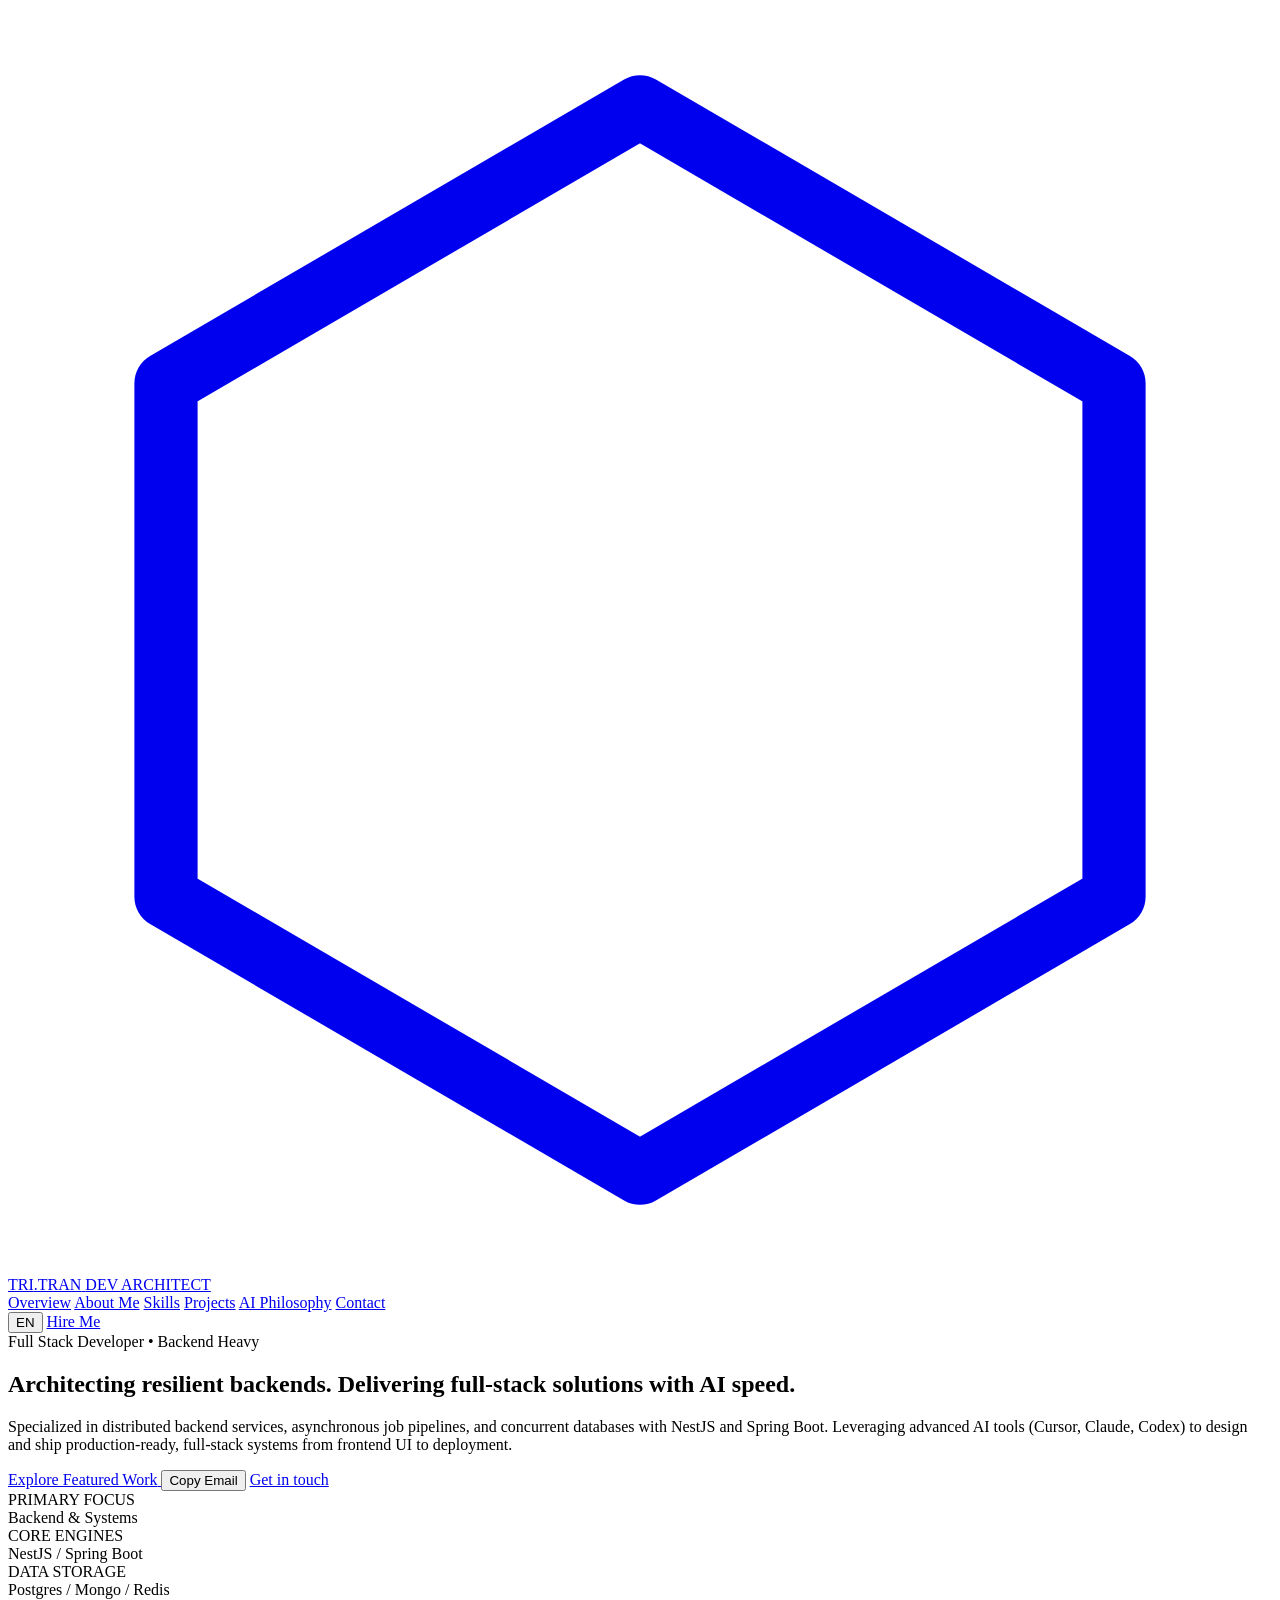
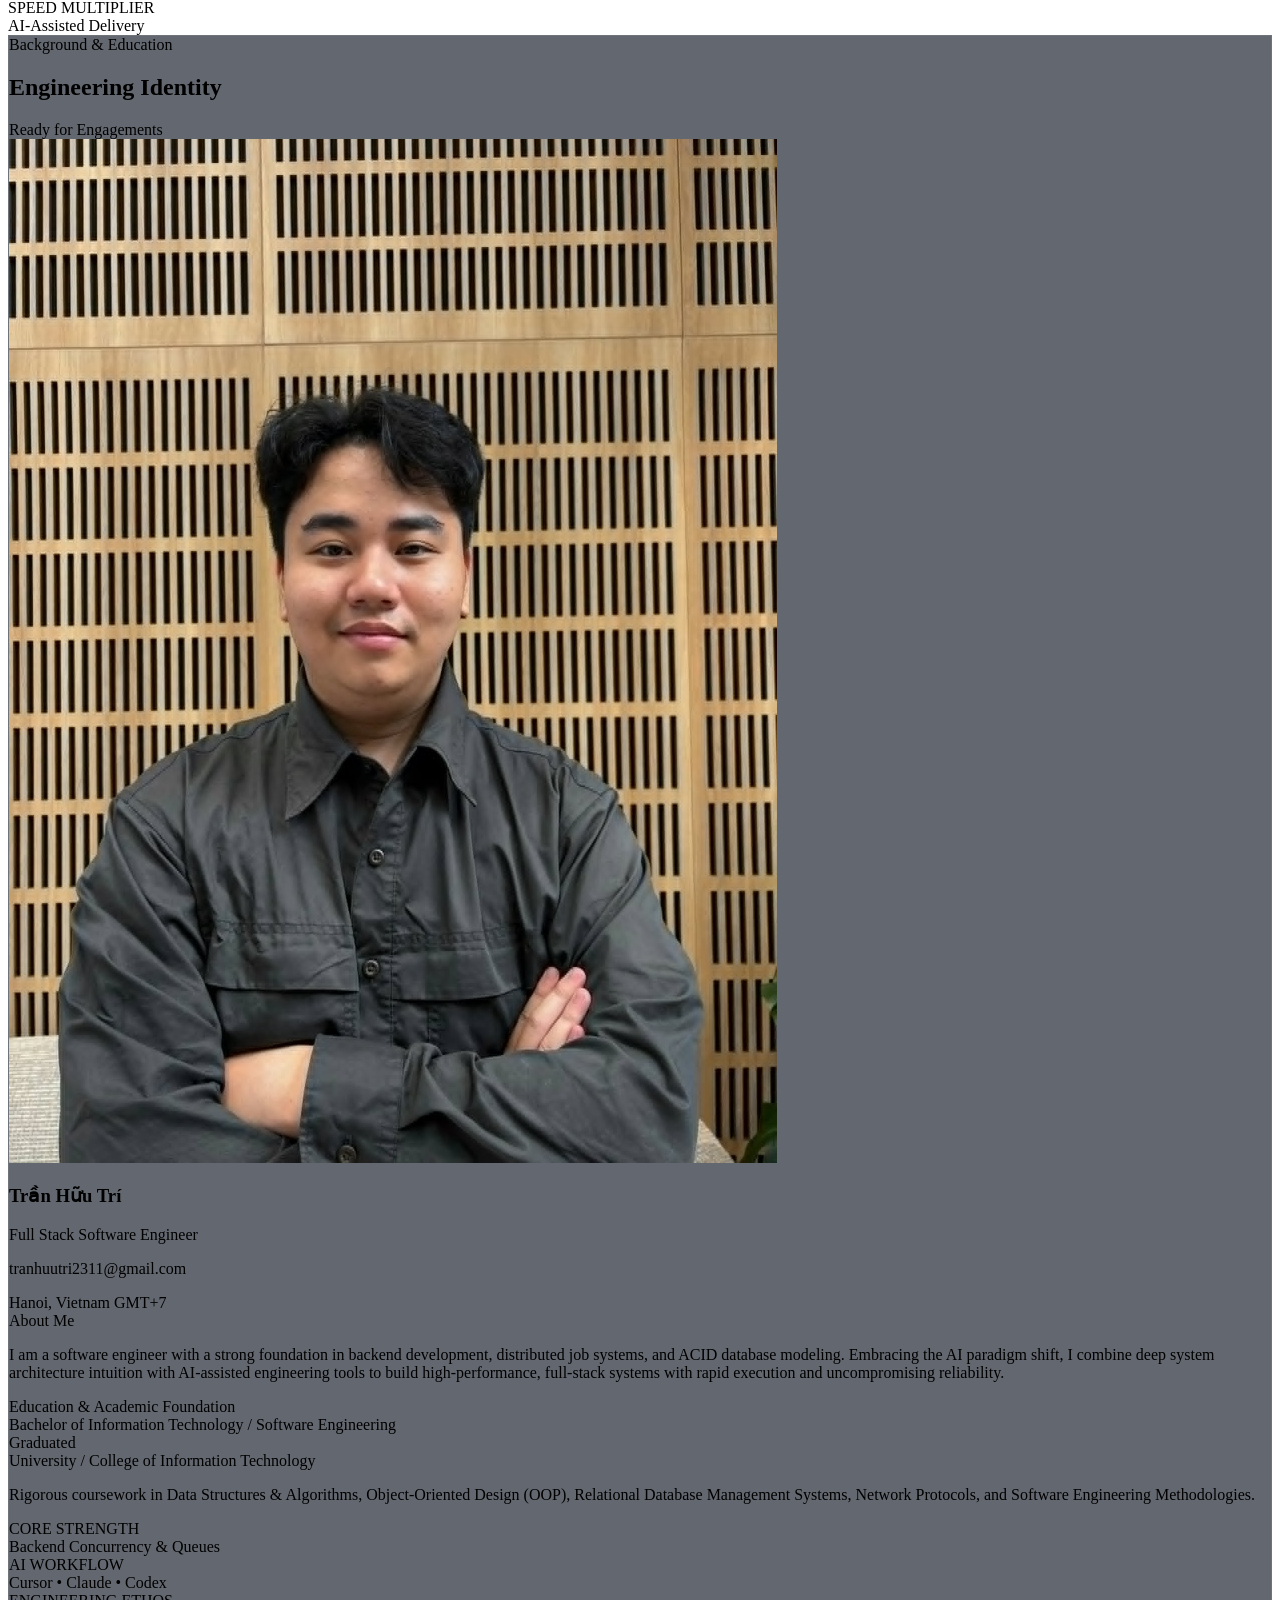
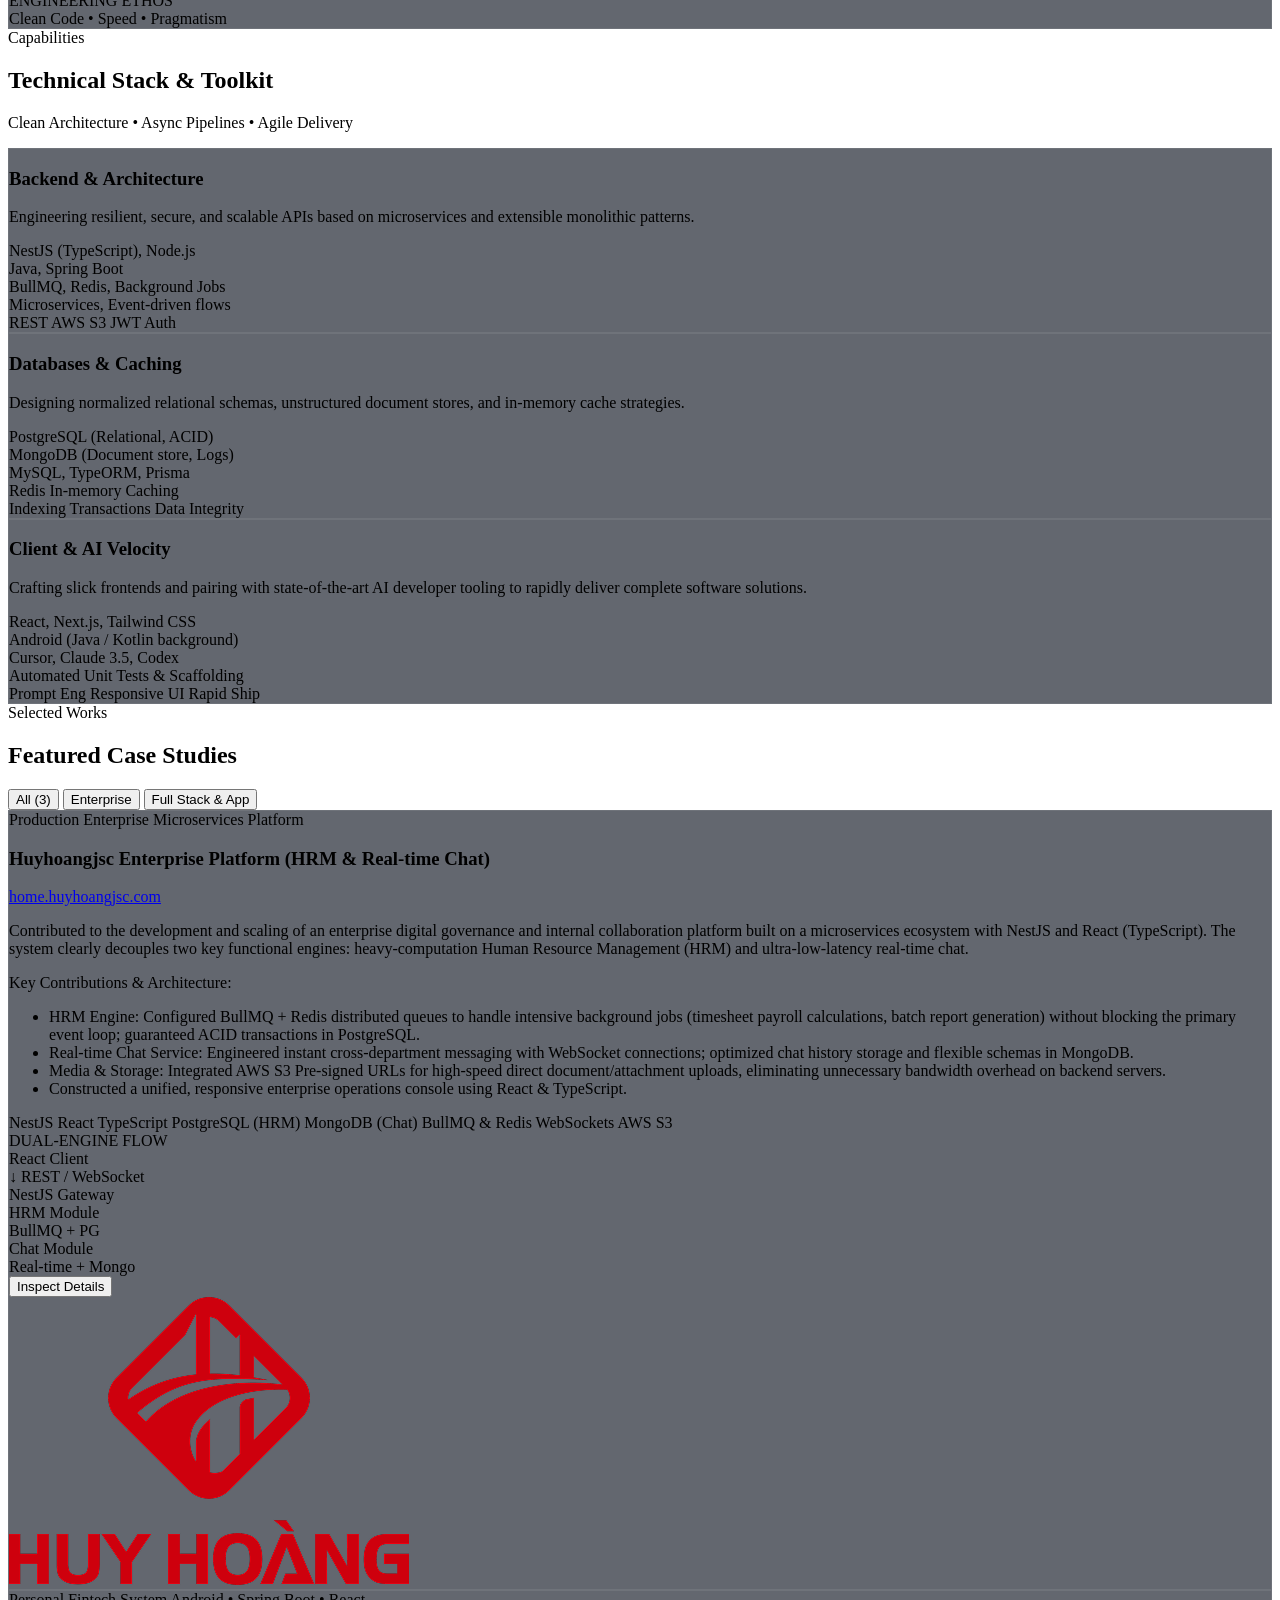
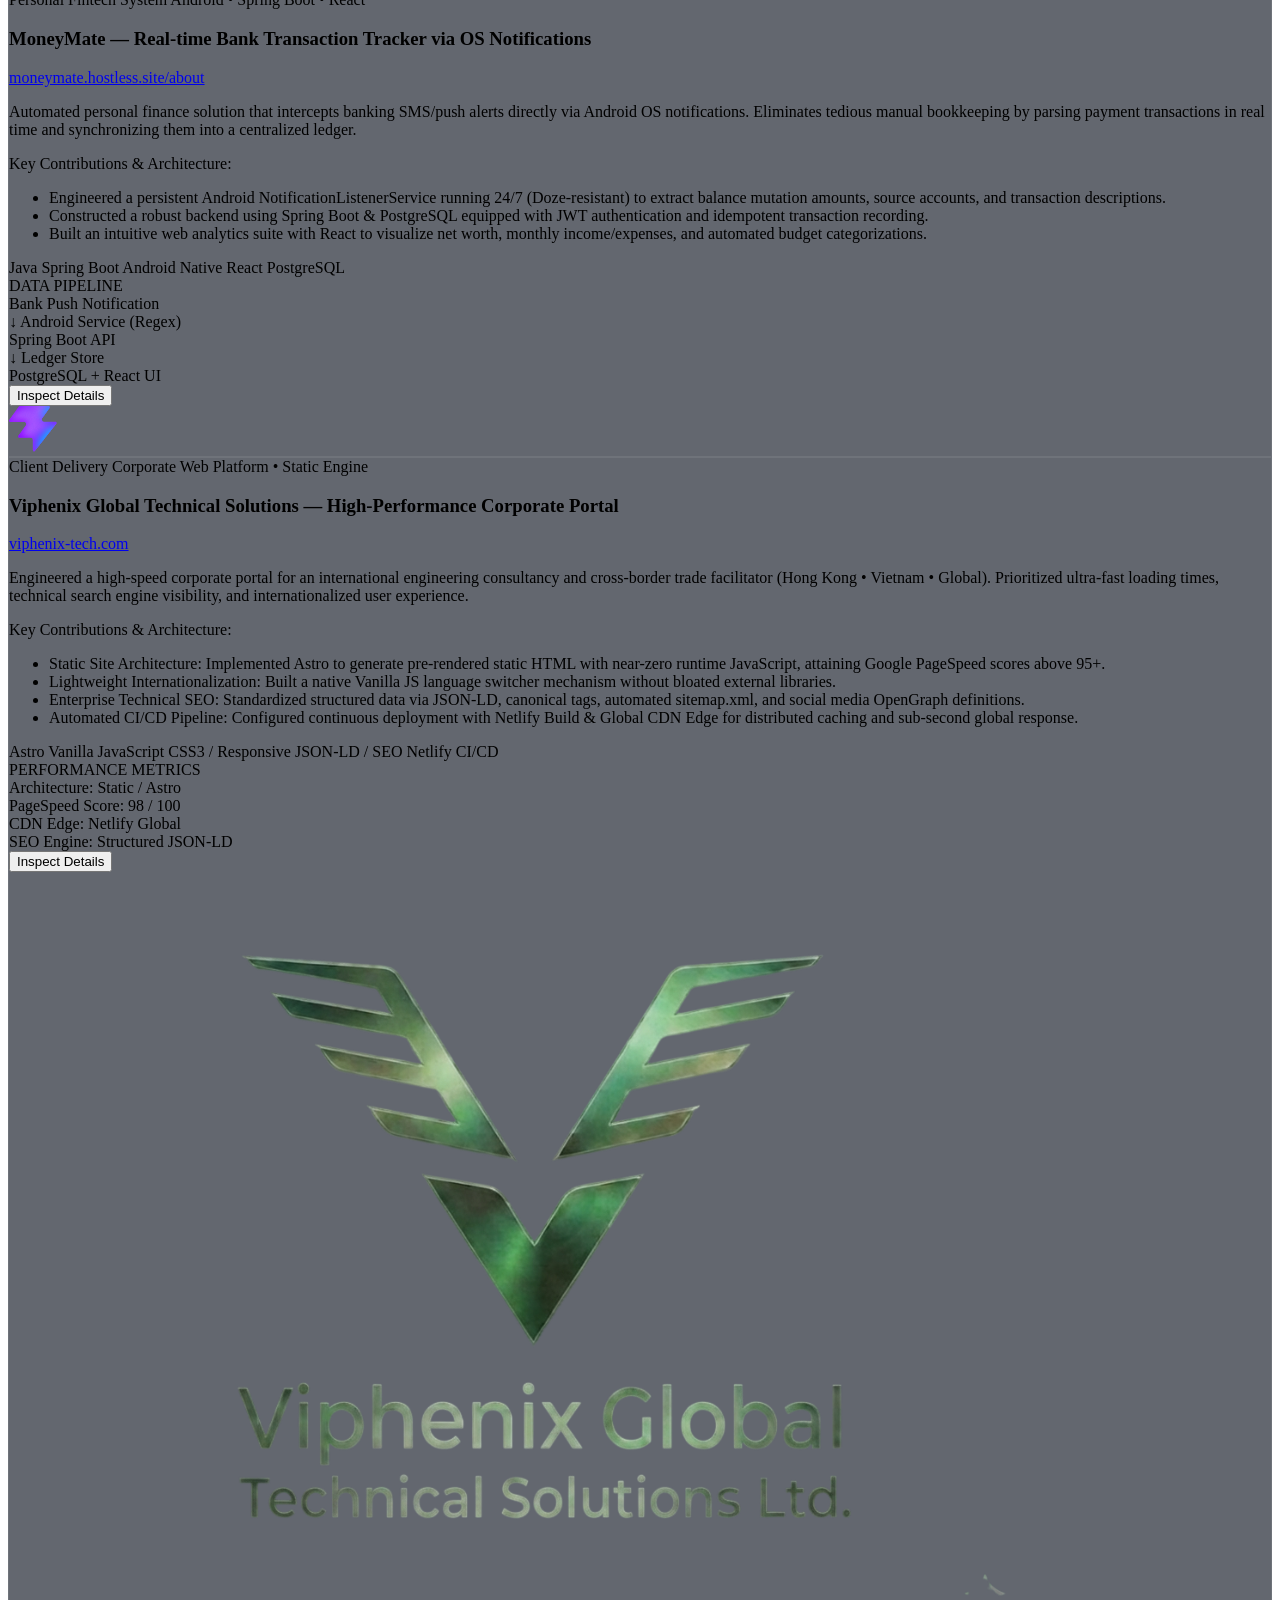
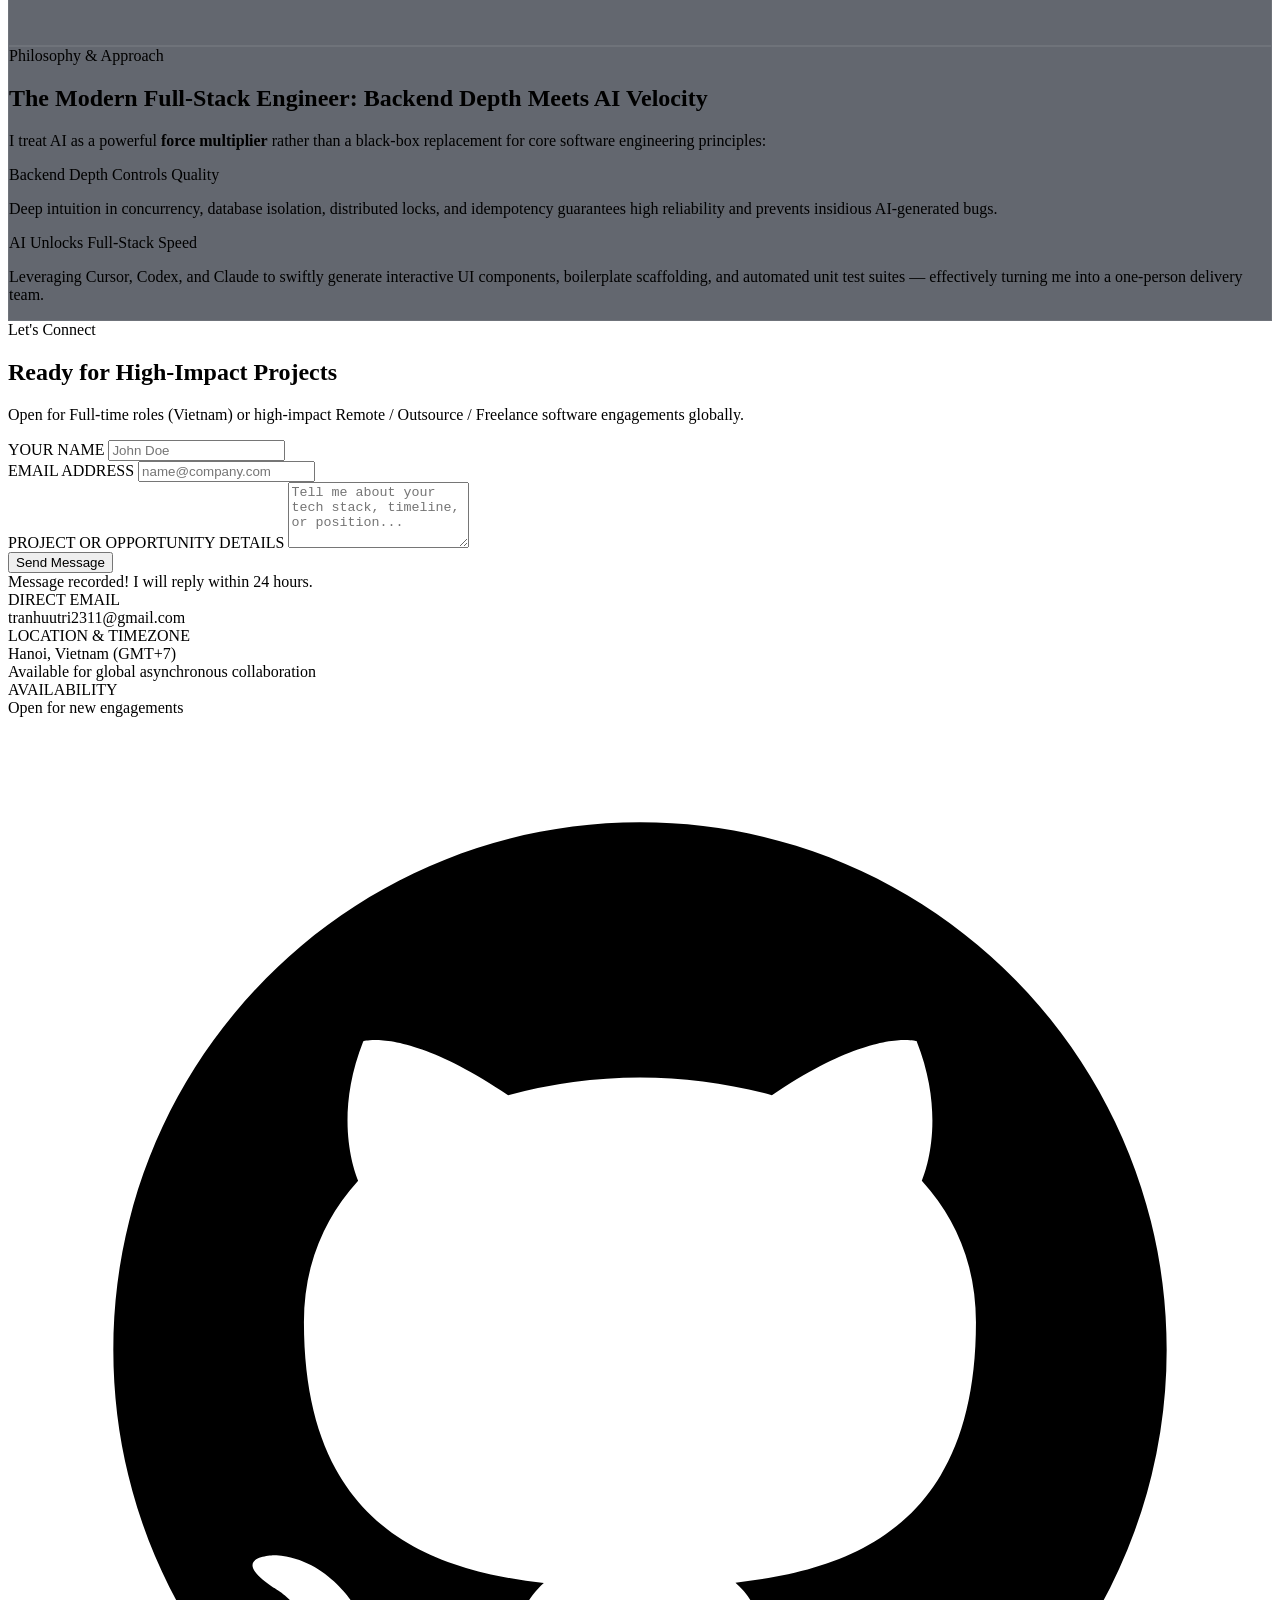
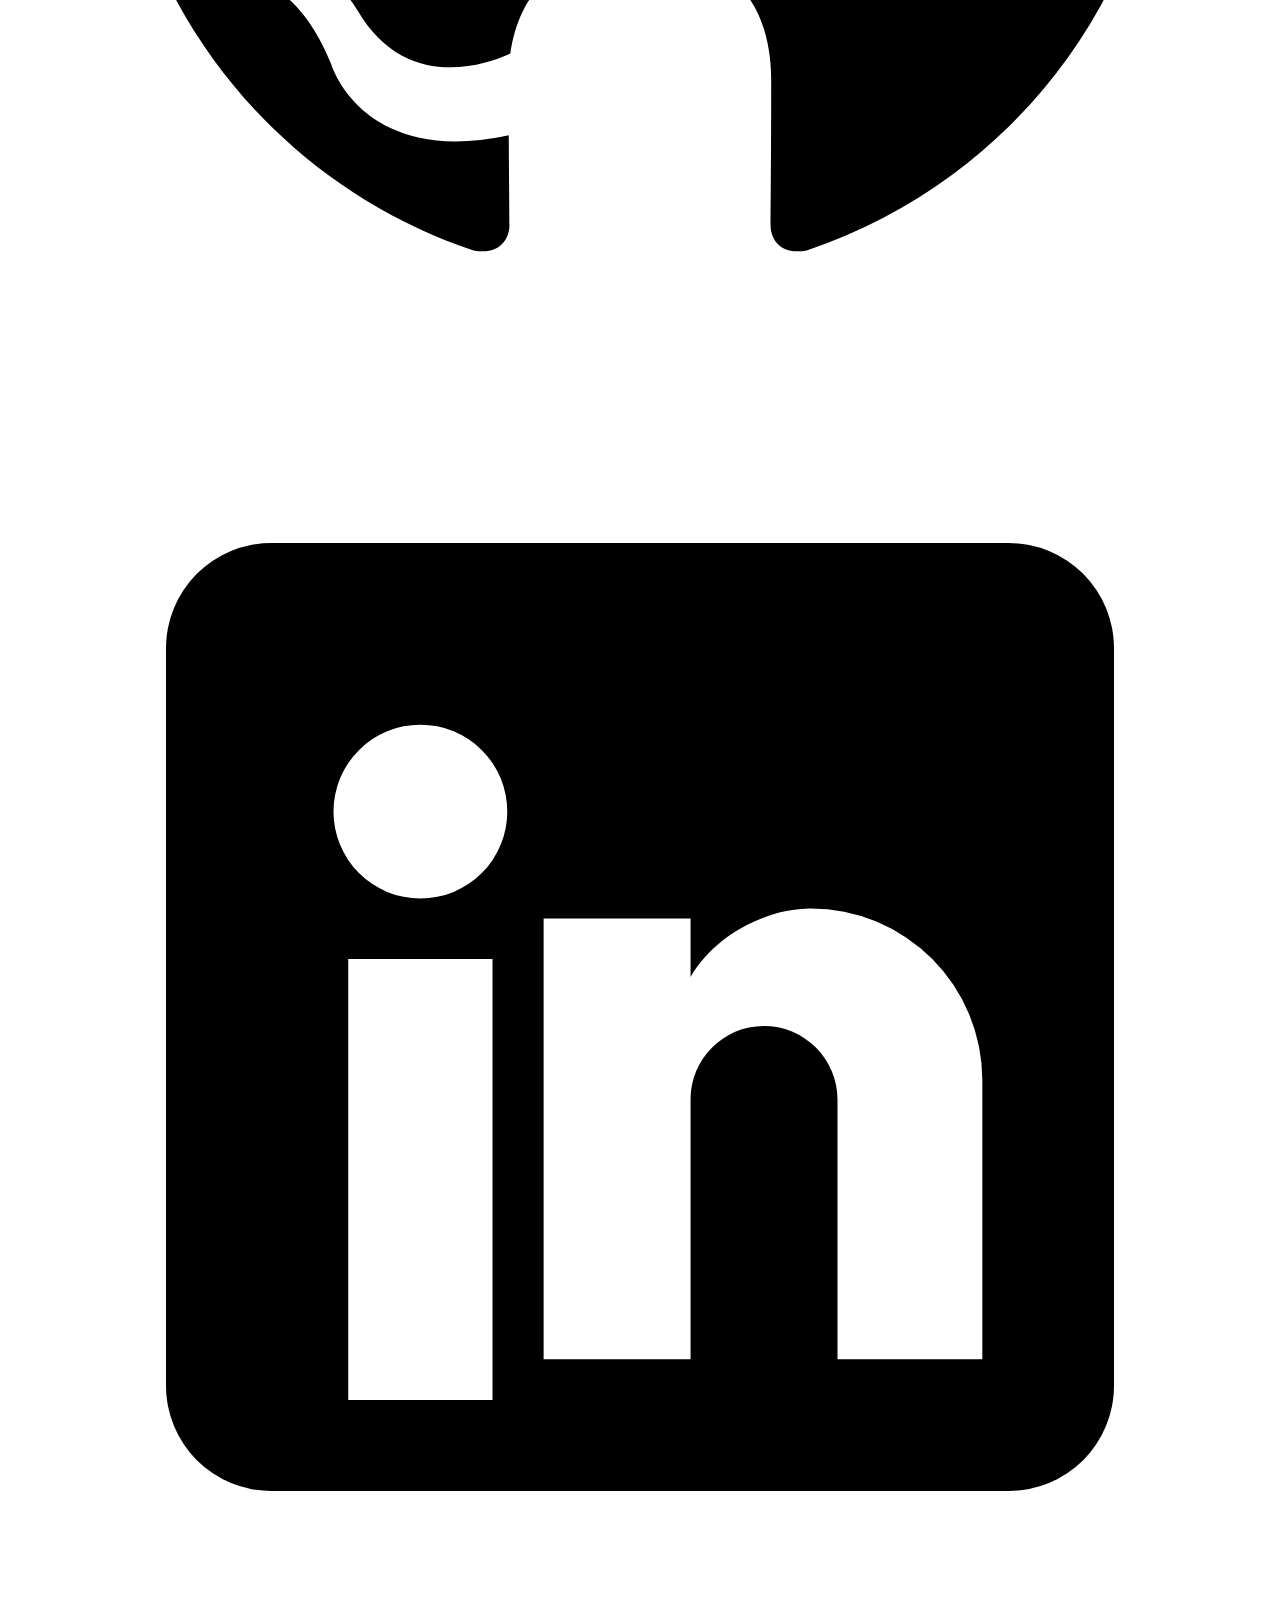
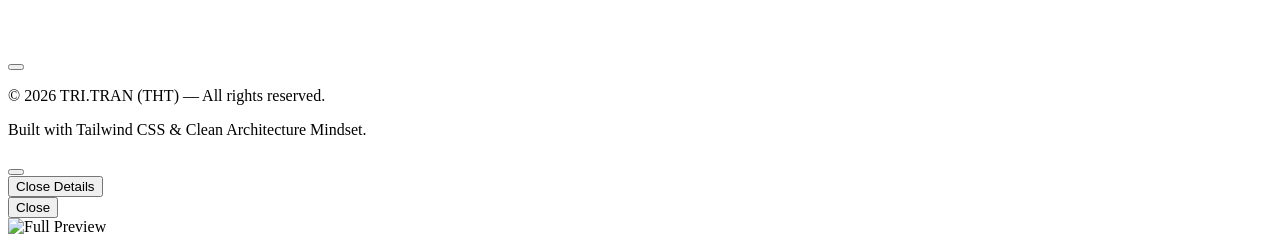
==== commit b4438ca0: "style: remove MoneyMate text label and center all project logos vertically and horizontally" ====
--- a/index.html
+++ b/index.html
@@ -452,11 +452,9 @@
                                 </button>
                             </div>
 
-                            <!-- Project Brand Logo (Bottom Right) -->
-                            <div class="flex items-center justify-end self-end pt-2">
-                                <div class="px-3.5 py-1.5 rounded-xl bg-white/[0.92] border border-white/30 backdrop-blur-md flex items-center shadow-md hover:bg-white transition-all group/logo">
-                                    <img src="assets/logo-huyhoang.png" alt="Huy Hoang JSC" class="h-8 w-auto max-w-[130px] object-contain transition-transform duration-300 group-hover/logo:scale-105">
-                                </div>
+                            <!-- Project Brand Logo (Centered Vertically & Horizontally, Transparent) -->
+                            <div class="w-full flex-1 flex items-center justify-center p-2 group/logo">
+                                <img src="assets/logo-huyhoang.png" alt="Huy Hoang JSC" class="h-20 sm:h-24 w-auto max-w-[210px] object-contain transition-transform duration-300 group-hover/logo:scale-105 drop-shadow-[0_0_20px_rgba(239,68,68,0.25)]">
                             </div>
                         </div>
                     </div>
@@ -525,12 +523,9 @@
                                 </button>
                             </div>
 
-                            <!-- Project Brand Logo (Bottom Right) -->
-                            <div class="flex items-center justify-end self-end pt-2">
-                                <div class="px-3.5 py-2 rounded-xl bg-surface/80 border border-surfaceBorder/80 backdrop-blur-md flex items-center gap-2.5 shadow-sm hover:border-neutral-500 transition-all group/logo">
-                                    <img src="assets/logo-moneymate.png" alt="MoneyMate" class="h-7 w-auto object-contain transition-transform duration-300 group-hover/logo:scale-110">
-                                    <span class="text-xs font-bold font-mono text-white tracking-wider">MoneyMate</span>
-                                </div>
+                            <!-- Project Brand Logo (Centered Vertically & Horizontally, Transparent) -->
+                            <div class="w-full flex-1 flex items-center justify-center p-2 group/logo">
+                                <img src="assets/logo-moneymate.png" alt="MoneyMate" class="h-16 sm:h-20 w-auto object-contain transition-transform duration-300 group-hover/logo:scale-110 drop-shadow-[0_0_20px_rgba(168,85,247,0.5)]">
                             </div>
                         </div>
                     </div>
@@ -599,11 +594,9 @@
                                 </button>
                             </div>
 
-                            <!-- Project Brand Logo (Bottom Right) -->
-                            <div class="flex items-center justify-end self-end pt-2">
-                                <div class="px-3.5 py-1.5 rounded-xl bg-white/[0.92] border border-white/30 backdrop-blur-md flex items-center shadow-md hover:bg-white transition-all group/logo">
-                                    <img src="assets/logo-viphenix.png" alt="Viphenix Global Technical Solutions" class="h-8 w-auto max-w-[140px] object-contain transition-transform duration-300 group-hover/logo:scale-105">
-                                </div>
+                            <!-- Project Brand Logo (Centered Vertically & Horizontally, Transparent) -->
+                            <div class="w-full flex-1 flex items-center justify-center p-2 group/logo">
+                                <img src="assets/logo-viphenix.png" alt="Viphenix Global Technical Solutions" class="h-24 sm:h-28 w-auto max-w-[220px] object-contain transition-transform duration-300 group-hover/logo:scale-105 drop-shadow-[0_0_20px_rgba(52,211,153,0.25)]">
                             </div>
                         </div>
                     </div>
